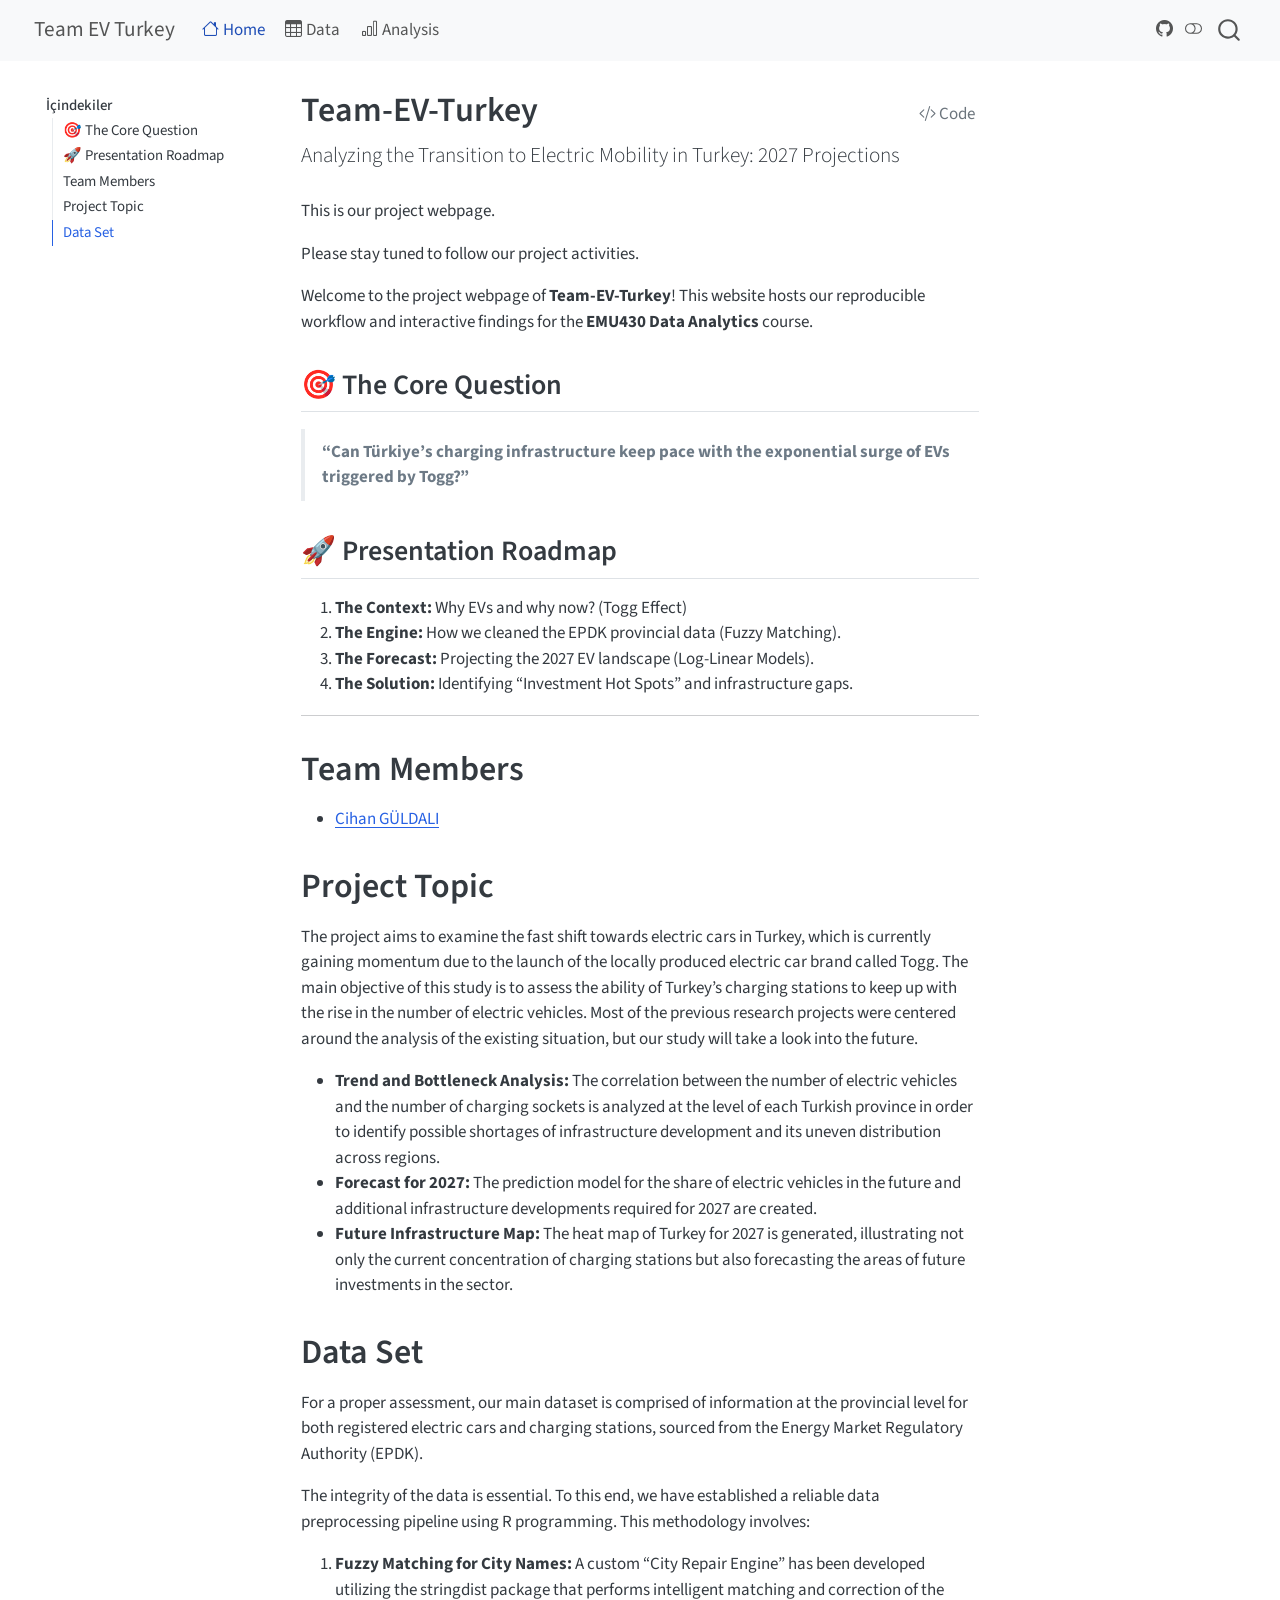
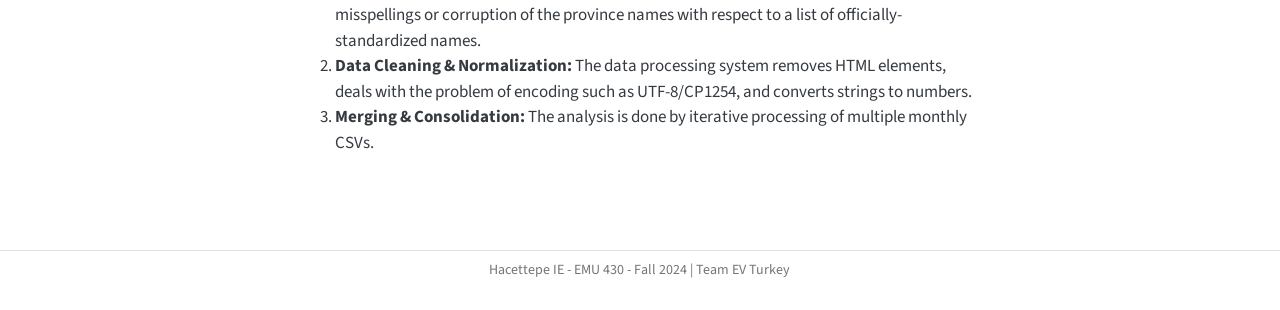
==== docs/index.html @ 824e34d6 "Rendered final HTML pages for the live website" ====
<!DOCTYPE html>
<html xmlns="http://www.w3.org/1999/xhtml" lang="en" xml:lang="en"><head>

<meta charset="utf-8">
<meta name="generator" content="quarto-1.8.25">

<meta name="viewport" content="width=device-width, initial-scale=1.0, user-scalable=yes">


<title>Team-EV-Turkey – Team EV Turkey</title>
<style>
code{white-space: pre-wrap;}
span.smallcaps{font-variant: small-caps;}
div.columns{display: flex; gap: min(4vw, 1.5em);}
div.column{flex: auto; overflow-x: auto;}
div.hanging-indent{margin-left: 1.5em; text-indent: -1.5em;}
ul.task-list{list-style: none;}
ul.task-list li input[type="checkbox"] {
  width: 0.8em;
  margin: 0 0.8em 0.2em -1em; /* quarto-specific, see https://github.com/quarto-dev/quarto-cli/issues/4556 */ 
  vertical-align: middle;
}
/* CSS for syntax highlighting */
html { -webkit-text-size-adjust: 100%; }
pre > code.sourceCode { white-space: pre; position: relative; }
pre > code.sourceCode > span { display: inline-block; line-height: 1.25; }
pre > code.sourceCode > span:empty { height: 1.2em; }
.sourceCode { overflow: visible; }
code.sourceCode > span { color: inherit; text-decoration: inherit; }
div.sourceCode { margin: 1em 0; }
pre.sourceCode { margin: 0; }
@media screen {
div.sourceCode { overflow: auto; }
}
@media print {
pre > code.sourceCode { white-space: pre-wrap; }
pre > code.sourceCode > span { text-indent: -5em; padding-left: 5em; }
}
pre.numberSource code
  { counter-reset: source-line 0; }
pre.numberSource code > span
  { position: relative; left: -4em; counter-increment: source-line; }
pre.numberSource code > span > a:first-child::before
  { content: counter(source-line);
    position: relative; left: -1em; text-align: right; vertical-align: baseline;
    border: none; display: inline-block;
    -webkit-touch-callout: none; -webkit-user-select: none;
    -khtml-user-select: none; -moz-user-select: none;
    -ms-user-select: none; user-select: none;
    padding: 0 4px; width: 4em;
  }
pre.numberSource { margin-left: 3em;  padding-left: 4px; }
div.sourceCode
  {   }
@media screen {
pre > code.sourceCode > span > a:first-child::before { text-decoration: underline; }
}
</style>


<script src="site_libs/quarto-nav/quarto-nav.js"></script>
<script src="site_libs/quarto-nav/headroom.min.js"></script>
<script src="site_libs/clipboard/clipboard.min.js"></script>
<script src="site_libs/quarto-search/autocomplete.umd.js"></script>
<script src="site_libs/quarto-search/fuse.min.js"></script>
<script src="site_libs/quarto-search/quarto-search.js"></script>
<meta name="quarto:offset" content="./">
<script src="site_libs/quarto-html/quarto.js" type="module"></script>
<script src="site_libs/quarto-html/tabsets/tabsets.js" type="module"></script>
<script src="site_libs/quarto-html/axe/axe-check.js" type="module"></script>
<script src="site_libs/quarto-html/popper.min.js"></script>
<script src="site_libs/quarto-html/tippy.umd.min.js"></script>
<script src="site_libs/quarto-html/anchor.min.js"></script>
<link href="site_libs/quarto-html/tippy.css" rel="stylesheet">
<link href="site_libs/quarto-html/quarto-syntax-highlighting-7b89279ff1a6dce999919e0e67d4d9ec.css" rel="stylesheet" class="quarto-color-scheme" id="quarto-text-highlighting-styles">
<link href="site_libs/quarto-html/quarto-syntax-highlighting-dark-707d8167ce6003fca903bfe2be84ab7f.css" rel="stylesheet" class="quarto-color-scheme quarto-color-alternate" id="quarto-text-highlighting-styles">
<link href="site_libs/quarto-html/quarto-syntax-highlighting-7b89279ff1a6dce999919e0e67d4d9ec.css" rel="stylesheet" class="quarto-color-scheme-extra" id="quarto-text-highlighting-styles">
<script src="site_libs/bootstrap/bootstrap.min.js"></script>
<link href="site_libs/bootstrap/bootstrap-icons.css" rel="stylesheet">
<link href="site_libs/bootstrap/bootstrap-88d95c9a95b436205d17c3563f9cdc3f.min.css" rel="stylesheet" append-hash="true" class="quarto-color-scheme" id="quarto-bootstrap" data-mode="light">
<link href="site_libs/bootstrap/bootstrap-dark-9adbf2089b59a8fd79dfb063bee7d901.min.css" rel="stylesheet" append-hash="true" class="quarto-color-scheme quarto-color-alternate" id="quarto-bootstrap" data-mode="dark">
<link href="site_libs/bootstrap/bootstrap-88d95c9a95b436205d17c3563f9cdc3f.min.css" rel="stylesheet" append-hash="true" class="quarto-color-scheme-extra" id="quarto-bootstrap" data-mode="light">
<script id="quarto-search-options" type="application/json">{
  "location": "navbar",
  "copy-button": false,
  "collapse-after": 3,
  "panel-placement": "end",
  "type": "overlay",
  "limit": 50,
  "keyboard-shortcut": [
    "f",
    "/",
    "s"
  ],
  "show-item-context": false,
  "language": {
    "search-no-results-text": "No results",
    "search-matching-documents-text": "matching documents",
    "search-copy-link-title": "Copy link to search",
    "search-hide-matches-text": "Hide additional matches",
    "search-more-match-text": "more match in this document",
    "search-more-matches-text": "more matches in this document",
    "search-clear-button-title": "Clear",
    "search-text-placeholder": "",
    "search-detached-cancel-button-title": "Cancel",
    "search-submit-button-title": "Submit",
    "search-label": "Search"
  }
}</script>
<style>html{ scroll-behavior: smooth; }</style>


<link rel="stylesheet" href="styles.css">
</head>

<body class="floating nav-fixed quarto-light"><script id="quarto-html-before-body" type="application/javascript">
    const toggleBodyColorMode = (bsSheetEl) => {
      const mode = bsSheetEl.getAttribute("data-mode");
      const bodyEl = window.document.querySelector("body");
      if (mode === "dark") {
        bodyEl.classList.add("quarto-dark");
        bodyEl.classList.remove("quarto-light");
      } else {
        bodyEl.classList.add("quarto-light");
        bodyEl.classList.remove("quarto-dark");
      }
    }
    const toggleBodyColorPrimary = () => {
      const bsSheetEl = window.document.querySelector("link#quarto-bootstrap:not([rel=disabled-stylesheet])");
      if (bsSheetEl) {
        toggleBodyColorMode(bsSheetEl);
      }
    }
    const setColorSchemeToggle = (alternate) => {
      const toggles = window.document.querySelectorAll('.quarto-color-scheme-toggle');
      for (let i=0; i < toggles.length; i++) {
        const toggle = toggles[i];
        if (toggle) {
          if (alternate) {
            toggle.classList.add("alternate");
          } else {
            toggle.classList.remove("alternate");
          }
        }
      }
    };
    const toggleColorMode = (alternate) => {
      // Switch the stylesheets
      const primaryStylesheets = window.document.querySelectorAll('link.quarto-color-scheme:not(.quarto-color-alternate)');
      const alternateStylesheets = window.document.querySelectorAll('link.quarto-color-scheme.quarto-color-alternate');
      manageTransitions('#quarto-margin-sidebar .nav-link', false);
      if (alternate) {
        // note: dark is layered on light, we don't disable primary!
        enableStylesheet(alternateStylesheets);
        for (const sheetNode of alternateStylesheets) {
          if (sheetNode.id === "quarto-bootstrap") {
            toggleBodyColorMode(sheetNode);
          }
        }
      } else {
        disableStylesheet(alternateStylesheets);
        enableStylesheet(primaryStylesheets)
        toggleBodyColorPrimary();
      }
      manageTransitions('#quarto-margin-sidebar .nav-link', true);
      // Switch the toggles
      setColorSchemeToggle(alternate)
      // Hack to workaround the fact that safari doesn't
      // properly recolor the scrollbar when toggling (#1455)
      if (navigator.userAgent.indexOf('Safari') > 0 && navigator.userAgent.indexOf('Chrome') == -1) {
        manageTransitions("body", false);
        window.scrollTo(0, 1);
        setTimeout(() => {
          window.scrollTo(0, 0);
          manageTransitions("body", true);
        }, 40);
      }
    }
    const disableStylesheet = (stylesheets) => {
      for (let i=0; i < stylesheets.length; i++) {
        const stylesheet = stylesheets[i];
        stylesheet.rel = 'disabled-stylesheet';
      }
    }
    const enableStylesheet = (stylesheets) => {
      for (let i=0; i < stylesheets.length; i++) {
        const stylesheet = stylesheets[i];
        if(stylesheet.rel !== 'stylesheet') { // for Chrome, which will still FOUC without this check
          stylesheet.rel = 'stylesheet';
        }
      }
    }
    const manageTransitions = (selector, allowTransitions) => {
      const els = window.document.querySelectorAll(selector);
      for (let i=0; i < els.length; i++) {
        const el = els[i];
        if (allowTransitions) {
          el.classList.remove('notransition');
        } else {
          el.classList.add('notransition');
        }
      }
    }
    const isFileUrl = () => {
      return window.location.protocol === 'file:';
    }
    const hasAlternateSentinel = () => {
      let styleSentinel = getColorSchemeSentinel();
      if (styleSentinel !== null) {
        return styleSentinel === "alternate";
      } else {
        return false;
      }
    }
    const setStyleSentinel = (alternate) => {
      const value = alternate ? "alternate" : "default";
      if (!isFileUrl()) {
        window.localStorage.setItem("quarto-color-scheme", value);
      } else {
        localAlternateSentinel = value;
      }
    }
    const getColorSchemeSentinel = () => {
      if (!isFileUrl()) {
        const storageValue = window.localStorage.getItem("quarto-color-scheme");
        return storageValue != null ? storageValue : localAlternateSentinel;
      } else {
        return localAlternateSentinel;
      }
    }
    const toggleGiscusIfUsed = (isAlternate, darkModeDefault) => {
      const baseTheme = document.querySelector('#giscus-base-theme')?.value ?? 'light';
      const alternateTheme = document.querySelector('#giscus-alt-theme')?.value ?? 'dark';
      let newTheme = '';
      if(authorPrefersDark) {
        newTheme = isAlternate ? baseTheme : alternateTheme;
      } else {
        newTheme = isAlternate ? alternateTheme : baseTheme;
      }
      const changeGiscusTheme = () => {
        // From: https://github.com/giscus/giscus/issues/336
        const sendMessage = (message) => {
          const iframe = document.querySelector('iframe.giscus-frame');
          if (!iframe) return;
          iframe.contentWindow.postMessage({ giscus: message }, 'https://giscus.app');
        }
        sendMessage({
          setConfig: {
            theme: newTheme
          }
        });
      }
      const isGiscussLoaded = window.document.querySelector('iframe.giscus-frame') !== null;
      if (isGiscussLoaded) {
        changeGiscusTheme();
      }
    };
    const authorPrefersDark = false;
    const darkModeDefault = authorPrefersDark;
      document.querySelector('link#quarto-text-highlighting-styles.quarto-color-scheme-extra').rel = 'disabled-stylesheet';
      document.querySelector('link#quarto-bootstrap.quarto-color-scheme-extra').rel = 'disabled-stylesheet';
    let localAlternateSentinel = darkModeDefault ? 'alternate' : 'default';
    // Dark / light mode switch
    window.quartoToggleColorScheme = () => {
      // Read the current dark / light value
      let toAlternate = !hasAlternateSentinel();
      toggleColorMode(toAlternate);
      setStyleSentinel(toAlternate);
      toggleGiscusIfUsed(toAlternate, darkModeDefault);
      window.dispatchEvent(new Event('resize'));
    };
    // Switch to dark mode if need be
    if (hasAlternateSentinel()) {
      toggleColorMode(true);
    } else {
      toggleColorMode(false);
    }
  </script>

<div id="quarto-search-results"></div>
  <header id="quarto-header" class="headroom fixed-top">
    <nav class="navbar navbar-expand-lg " data-bs-theme="dark">
      <div class="navbar-container container-fluid">
      <div class="navbar-brand-container mx-auto">
    <a href="./index.html" class="navbar-brand navbar-brand-logo">
    </a>
    <a class="navbar-brand" href="./index.html">
    <span class="navbar-title">Team EV Turkey</span>
    </a>
  </div>
            <div id="quarto-search" class="" title="Search"></div>
          <button class="navbar-toggler" type="button" data-bs-toggle="collapse" data-bs-target="#navbarCollapse" aria-controls="navbarCollapse" role="menu" aria-expanded="false" aria-label="Toggle navigation" onclick="if (window.quartoToggleHeadroom) { window.quartoToggleHeadroom(); }">
  <span class="navbar-toggler-icon"></span>
</button>
          <div class="collapse navbar-collapse" id="navbarCollapse">
            <ul class="navbar-nav navbar-nav-scroll me-auto">
  <li class="nav-item">
    <a class="nav-link active" href="./index.html" aria-current="page"> <i class="bi bi-house" role="img">
</i> 
<span class="menu-text">Home</span></a>
  </li>  
  <li class="nav-item">
    <a class="nav-link" href="./data.html"> <i class="bi bi-table" role="img">
</i> 
<span class="menu-text">Data</span></a>
  </li>  
  <li class="nav-item">
    <a class="nav-link" href="./analysis.html"> <i class="bi bi-bar-chart" role="img">
</i> 
<span class="menu-text">Analysis</span></a>
  </li>  
</ul>
          </div> <!-- /navcollapse -->
            <div class="quarto-navbar-tools">
    <a href="https://github.com/emu-hacettepe-analytics/emu430-fall2024-team-team-ev-turkey" title="" class="quarto-navigation-tool px-1" aria-label=""><i class="bi bi-github"></i></a>
  <a href="" class="quarto-color-scheme-toggle quarto-navigation-tool  px-1" onclick="window.quartoToggleColorScheme(); return false;" title="Toggle dark mode"><i class="bi"></i></a>
</div>
      </div> <!-- /container-fluid -->
    </nav>
</header>
<!-- content -->
<div id="quarto-content" class="quarto-container page-columns page-rows-contents page-layout-article page-navbar">
<!-- sidebar -->
  <nav id="quarto-sidebar" class="sidebar collapse collapse-horizontal quarto-sidebar-collapse-item sidebar-navigation floating overflow-auto">
    <nav id="TOC" role="doc-toc" class="toc-active">
    <h2 id="toc-title">İçindekiler</h2>
   
  <ul>
  <li><a href="#the-core-question" id="toc-the-core-question" class="nav-link active" data-scroll-target="#the-core-question">🎯 The Core Question</a></li>
  <li><a href="#presentation-roadmap" id="toc-presentation-roadmap" class="nav-link" data-scroll-target="#presentation-roadmap">🚀 Presentation Roadmap</a></li>
  <li><a href="#team-members" id="toc-team-members" class="nav-link" data-scroll-target="#team-members">Team Members</a></li>
  <li><a href="#project-topic" id="toc-project-topic" class="nav-link" data-scroll-target="#project-topic">Project Topic</a></li>
  <li><a href="#data-set" id="toc-data-set" class="nav-link" data-scroll-target="#data-set">Data Set</a></li>
  </ul>
</nav>
</nav>
<div id="quarto-sidebar-glass" class="quarto-sidebar-collapse-item" data-bs-toggle="collapse" data-bs-target=".quarto-sidebar-collapse-item"></div>
<!-- margin-sidebar -->
    <div id="quarto-margin-sidebar" class="sidebar margin-sidebar zindex-bottom">
    </div>
<!-- main -->
<main class="content" id="quarto-document-content">


<header id="title-block-header" class="quarto-title-block default">
<div class="quarto-title">
<div class="quarto-title-block"><div><h1 class="title">Team-EV-Turkey</h1><button type="button" class="btn code-tools-button" id="quarto-code-tools-source"><i class="bi"></i> Code</button></div></div>
<p class="subtitle lead">Analyzing the Transition to Electric Mobility in Turkey: 2027 Projections</p>
</div>



<div class="quarto-title-meta">

    
  
    
  </div>
  


</header>


<p>This is our project webpage.</p>
<p>Please stay tuned to follow our project activities.</p>
<p>Welcome to the project webpage of <strong>Team-EV-Turkey</strong>! This website hosts our reproducible workflow and interactive findings for the <strong>EMU430 Data Analytics</strong> course.</p>
<section id="the-core-question" class="level2">
<h2 class="anchored" data-anchor-id="the-core-question">🎯 The Core Question</h2>
<blockquote class="blockquote">
<p><strong>“Can Türkiye’s charging infrastructure keep pace with the exponential surge of EVs triggered by Togg?”</strong></p>
</blockquote>
</section>
<section id="presentation-roadmap" class="level2">
<h2 class="anchored" data-anchor-id="presentation-roadmap">🚀 Presentation Roadmap</h2>
<ol type="1">
<li><strong>The Context:</strong> Why EVs and why now? (Togg Effect)</li>
<li><strong>The Engine:</strong> How we cleaned the EPDK provincial data (Fuzzy Matching).</li>
<li><strong>The Forecast:</strong> Projecting the 2027 EV landscape (Log-Linear Models).</li>
<li><strong>The Solution:</strong> Identifying “Investment Hot Spots” and infrastructure gaps.</li>
</ol>
<hr>
</section>
<section id="team-members" class="level1">
<h1>Team Members</h1>
<ul>
<li><a href="https://github.com/cihanguldali-del">Cihan GÜLDALI</a></li>
</ul>
</section>
<section id="project-topic" class="level1">
<h1>Project Topic</h1>
<p>The project aims to examine the fast shift towards electric cars in Turkey, which is currently gaining momentum due to the launch of the locally produced electric car brand called Togg. The main objective of this study is to assess the ability of Turkey’s charging stations to keep up with the rise in the number of electric vehicles. Most of the previous research projects were centered around the analysis of the existing situation, but our study will take a look into the future.</p>
<ul>
<li><strong>Trend and Bottleneck Analysis:</strong> The correlation between the number of electric vehicles and the number of charging sockets is analyzed at the level of each Turkish province in order to identify possible shortages of infrastructure development and its uneven distribution across regions.</li>
<li><strong>Forecast for 2027:</strong> The prediction model for the share of electric vehicles in the future and additional infrastructure developments required for 2027 are created.</li>
<li><strong>Future Infrastructure Map:</strong> The heat map of Turkey for 2027 is generated, illustrating not only the current concentration of charging stations but also forecasting the areas of future investments in the sector.</li>
</ul>
</section>
<section id="data-set" class="level1">
<h1>Data Set</h1>
<p>For a proper assessment, our main dataset is comprised of information at the provincial level for both registered electric cars and charging stations, sourced from the Energy Market Regulatory Authority (EPDK).</p>
<p>The integrity of the data is essential. To this end, we have established a reliable data preprocessing pipeline using R programming. This methodology involves:</p>
<ol type="1">
<li><strong>Fuzzy Matching for City Names:</strong> A custom “City Repair Engine” has been developed utilizing the stringdist package that performs intelligent matching and correction of the misspellings or corruption of the province names with respect to a list of officially-standardized names.</li>
<li><strong>Data Cleaning &amp; Normalization:</strong> The data processing system removes HTML elements, deals with the problem of encoding such as UTF-8/CP1254, and converts strings to numbers.</li>
<li><strong>Merging &amp; Consolidation:</strong> The analysis is done by iterative processing of multiple monthly CSVs.</li>
</ol>


<!-- -->

</section>

<a onclick="window.scrollTo(0, 0); return false;" role="button" id="quarto-back-to-top"><i class="bi bi-arrow-up"></i> Back to top</a></main> <!-- /main -->
<script id="quarto-html-after-body" type="application/javascript">
  window.document.addEventListener("DOMContentLoaded", function (event) {
    // Ensure there is a toggle, if there isn't float one in the top right
    if (window.document.querySelector('.quarto-color-scheme-toggle') === null) {
      const a = window.document.createElement('a');
      a.classList.add('top-right');
      a.classList.add('quarto-color-scheme-toggle');
      a.href = "";
      a.onclick = function() { try { window.quartoToggleColorScheme(); } catch {} return false; };
      const i = window.document.createElement("i");
      i.classList.add('bi');
      a.appendChild(i);
      window.document.body.appendChild(a);
    }
    setColorSchemeToggle(hasAlternateSentinel())
    const icon = "";
    const anchorJS = new window.AnchorJS();
    anchorJS.options = {
      placement: 'right',
      icon: icon
    };
    anchorJS.add('.anchored');
    const isCodeAnnotation = (el) => {
      for (const clz of el.classList) {
        if (clz.startsWith('code-annotation-')) {                     
          return true;
        }
      }
      return false;
    }
    const onCopySuccess = function(e) {
      // button target
      const button = e.trigger;
      // don't keep focus
      button.blur();
      // flash "checked"
      button.classList.add('code-copy-button-checked');
      var currentTitle = button.getAttribute("title");
      button.setAttribute("title", "Copied!");
      let tooltip;
      if (window.bootstrap) {
        button.setAttribute("data-bs-toggle", "tooltip");
        button.setAttribute("data-bs-placement", "left");
        button.setAttribute("data-bs-title", "Copied!");
        tooltip = new bootstrap.Tooltip(button, 
          { trigger: "manual", 
            customClass: "code-copy-button-tooltip",
            offset: [0, -8]});
        tooltip.show();    
      }
      setTimeout(function() {
        if (tooltip) {
          tooltip.hide();
          button.removeAttribute("data-bs-title");
          button.removeAttribute("data-bs-toggle");
          button.removeAttribute("data-bs-placement");
        }
        button.setAttribute("title", currentTitle);
        button.classList.remove('code-copy-button-checked');
      }, 1000);
      // clear code selection
      e.clearSelection();
    }
    const getTextToCopy = function(trigger) {
      const outerScaffold = trigger.parentElement.cloneNode(true);
      const codeEl = outerScaffold.querySelector('code');
      for (const childEl of codeEl.children) {
        if (isCodeAnnotation(childEl)) {
          childEl.remove();
        }
      }
      return codeEl.innerText;
    }
    const clipboard = new window.ClipboardJS('.code-copy-button:not([data-in-quarto-modal])', {
      text: getTextToCopy
    });
    clipboard.on('success', onCopySuccess);
    if (window.document.getElementById('quarto-embedded-source-code-modal')) {
      const clipboardModal = new window.ClipboardJS('.code-copy-button[data-in-quarto-modal]', {
        text: getTextToCopy,
        container: window.document.getElementById('quarto-embedded-source-code-modal')
      });
      clipboardModal.on('success', onCopySuccess);
    }
    const viewSource = window.document.getElementById('quarto-view-source') ||
                       window.document.getElementById('quarto-code-tools-source');
    if (viewSource) {
      const sourceUrl = viewSource.getAttribute("data-quarto-source-url");
      viewSource.addEventListener("click", function(e) {
        if (sourceUrl) {
          // rstudio viewer pane
          if (/\bcapabilities=\b/.test(window.location)) {
            window.open(sourceUrl);
          } else {
            window.location.href = sourceUrl;
          }
        } else {
          const modal = new bootstrap.Modal(document.getElementById('quarto-embedded-source-code-modal'));
          modal.show();
        }
        return false;
      });
    }
    function toggleCodeHandler(show) {
      return function(e) {
        const detailsSrc = window.document.querySelectorAll(".cell > details > .sourceCode");
        for (let i=0; i<detailsSrc.length; i++) {
          const details = detailsSrc[i].parentElement;
          if (show) {
            details.open = true;
          } else {
            details.removeAttribute("open");
          }
        }
        const cellCodeDivs = window.document.querySelectorAll(".cell > .sourceCode");
        const fromCls = show ? "hidden" : "unhidden";
        const toCls = show ? "unhidden" : "hidden";
        for (let i=0; i<cellCodeDivs.length; i++) {
          const codeDiv = cellCodeDivs[i];
          if (codeDiv.classList.contains(fromCls)) {
            codeDiv.classList.remove(fromCls);
            codeDiv.classList.add(toCls);
          } 
        }
        return false;
      }
    }
    const hideAllCode = window.document.getElementById("quarto-hide-all-code");
    if (hideAllCode) {
      hideAllCode.addEventListener("click", toggleCodeHandler(false));
    }
    const showAllCode = window.document.getElementById("quarto-show-all-code");
    if (showAllCode) {
      showAllCode.addEventListener("click", toggleCodeHandler(true));
    }
      var localhostRegex = new RegExp(/^(?:http|https):\/\/localhost\:?[0-9]*\//);
      var mailtoRegex = new RegExp(/^mailto:/);
        var filterRegex = new RegExp('/' + window.location.host + '/');
      var isInternal = (href) => {
          return filterRegex.test(href) || localhostRegex.test(href) || mailtoRegex.test(href);
      }
      // Inspect non-navigation links and adorn them if external
     var links = window.document.querySelectorAll('a[href]:not(.nav-link):not(.navbar-brand):not(.toc-action):not(.sidebar-link):not(.sidebar-item-toggle):not(.pagination-link):not(.no-external):not([aria-hidden]):not(.dropdown-item):not(.quarto-navigation-tool):not(.about-link)');
      for (var i=0; i<links.length; i++) {
        const link = links[i];
        if (!isInternal(link.href)) {
          // undo the damage that might have been done by quarto-nav.js in the case of
          // links that we want to consider external
          if (link.dataset.originalHref !== undefined) {
            link.href = link.dataset.originalHref;
          }
        }
      }
    function tippyHover(el, contentFn, onTriggerFn, onUntriggerFn) {
      const config = {
        allowHTML: true,
        maxWidth: 500,
        delay: 100,
        arrow: false,
        appendTo: function(el) {
            return el.parentElement;
        },
        interactive: true,
        interactiveBorder: 10,
        theme: 'quarto',
        placement: 'bottom-start',
      };
      if (contentFn) {
        config.content = contentFn;
      }
      if (onTriggerFn) {
        config.onTrigger = onTriggerFn;
      }
      if (onUntriggerFn) {
        config.onUntrigger = onUntriggerFn;
      }
      window.tippy(el, config); 
    }
    const noterefs = window.document.querySelectorAll('a[role="doc-noteref"]');
    for (var i=0; i<noterefs.length; i++) {
      const ref = noterefs[i];
      tippyHover(ref, function() {
        // use id or data attribute instead here
        let href = ref.getAttribute('data-footnote-href') || ref.getAttribute('href');
        try { href = new URL(href).hash; } catch {}
        const id = href.replace(/^#\/?/, "");
        const note = window.document.getElementById(id);
        if (note) {
          return note.innerHTML;
        } else {
          return "";
        }
      });
    }
    const xrefs = window.document.querySelectorAll('a.quarto-xref');
    const processXRef = (id, note) => {
      // Strip column container classes
      const stripColumnClz = (el) => {
        el.classList.remove("page-full", "page-columns");
        if (el.children) {
          for (const child of el.children) {
            stripColumnClz(child);
          }
        }
      }
      stripColumnClz(note)
      if (id === null || id.startsWith('sec-')) {
        // Special case sections, only their first couple elements
        const container = document.createElement("div");
        if (note.children && note.children.length > 2) {
          container.appendChild(note.children[0].cloneNode(true));
          for (let i = 1; i < note.children.length; i++) {
            const child = note.children[i];
            if (child.tagName === "P" && child.innerText === "") {
              continue;
            } else {
              container.appendChild(child.cloneNode(true));
              break;
            }
          }
          if (window.Quarto?.typesetMath) {
            window.Quarto.typesetMath(container);
          }
          return container.innerHTML
        } else {
          if (window.Quarto?.typesetMath) {
            window.Quarto.typesetMath(note);
          }
          return note.innerHTML;
        }
      } else {
        // Remove any anchor links if they are present
        const anchorLink = note.querySelector('a.anchorjs-link');
        if (anchorLink) {
          anchorLink.remove();
        }
        if (window.Quarto?.typesetMath) {
          window.Quarto.typesetMath(note);
        }
        if (note.classList.contains("callout")) {
          return note.outerHTML;
        } else {
          return note.innerHTML;
        }
      }
    }
    for (var i=0; i<xrefs.length; i++) {
      const xref = xrefs[i];
      tippyHover(xref, undefined, function(instance) {
        instance.disable();
        let url = xref.getAttribute('href');
        let hash = undefined; 
        if (url.startsWith('#')) {
          hash = url;
        } else {
          try { hash = new URL(url).hash; } catch {}
        }
        if (hash) {
          const id = hash.replace(/^#\/?/, "");
          const note = window.document.getElementById(id);
          if (note !== null) {
            try {
              const html = processXRef(id, note.cloneNode(true));
              instance.setContent(html);
            } finally {
              instance.enable();
              instance.show();
            }
          } else {
            // See if we can fetch this
            fetch(url.split('#')[0])
            .then(res => res.text())
            .then(html => {
              const parser = new DOMParser();
              const htmlDoc = parser.parseFromString(html, "text/html");
              const note = htmlDoc.getElementById(id);
              if (note !== null) {
                const html = processXRef(id, note);
                instance.setContent(html);
              } 
            }).finally(() => {
              instance.enable();
              instance.show();
            });
          }
        } else {
          // See if we can fetch a full url (with no hash to target)
          // This is a special case and we should probably do some content thinning / targeting
          fetch(url)
          .then(res => res.text())
          .then(html => {
            const parser = new DOMParser();
            const htmlDoc = parser.parseFromString(html, "text/html");
            const note = htmlDoc.querySelector('main.content');
            if (note !== null) {
              // This should only happen for chapter cross references
              // (since there is no id in the URL)
              // remove the first header
              if (note.children.length > 0 && note.children[0].tagName === "HEADER") {
                note.children[0].remove();
              }
              const html = processXRef(null, note);
              instance.setContent(html);
            } 
          }).finally(() => {
            instance.enable();
            instance.show();
          });
        }
      }, function(instance) {
      });
    }
        let selectedAnnoteEl;
        const selectorForAnnotation = ( cell, annotation) => {
          let cellAttr = 'data-code-cell="' + cell + '"';
          let lineAttr = 'data-code-annotation="' +  annotation + '"';
          const selector = 'span[' + cellAttr + '][' + lineAttr + ']';
          return selector;
        }
        const selectCodeLines = (annoteEl) => {
          const doc = window.document;
          const targetCell = annoteEl.getAttribute("data-target-cell");
          const targetAnnotation = annoteEl.getAttribute("data-target-annotation");
          const annoteSpan = window.document.querySelector(selectorForAnnotation(targetCell, targetAnnotation));
          const lines = annoteSpan.getAttribute("data-code-lines").split(",");
          const lineIds = lines.map((line) => {
            return targetCell + "-" + line;
          })
          let top = null;
          let height = null;
          let parent = null;
          if (lineIds.length > 0) {
              //compute the position of the single el (top and bottom and make a div)
              const el = window.document.getElementById(lineIds[0]);
              top = el.offsetTop;
              height = el.offsetHeight;
              parent = el.parentElement.parentElement;
            if (lineIds.length > 1) {
              const lastEl = window.document.getElementById(lineIds[lineIds.length - 1]);
              const bottom = lastEl.offsetTop + lastEl.offsetHeight;
              height = bottom - top;
            }
            if (top !== null && height !== null && parent !== null) {
              // cook up a div (if necessary) and position it 
              let div = window.document.getElementById("code-annotation-line-highlight");
              if (div === null) {
                div = window.document.createElement("div");
                div.setAttribute("id", "code-annotation-line-highlight");
                div.style.position = 'absolute';
                parent.appendChild(div);
              }
              div.style.top = top - 2 + "px";
              div.style.height = height + 4 + "px";
              div.style.left = 0;
              let gutterDiv = window.document.getElementById("code-annotation-line-highlight-gutter");
              if (gutterDiv === null) {
                gutterDiv = window.document.createElement("div");
                gutterDiv.setAttribute("id", "code-annotation-line-highlight-gutter");
                gutterDiv.style.position = 'absolute';
                const codeCell = window.document.getElementById(targetCell);
                const gutter = codeCell.querySelector('.code-annotation-gutter');
                gutter.appendChild(gutterDiv);
              }
              gutterDiv.style.top = top - 2 + "px";
              gutterDiv.style.height = height + 4 + "px";
            }
            selectedAnnoteEl = annoteEl;
          }
        };
        const unselectCodeLines = () => {
          const elementsIds = ["code-annotation-line-highlight", "code-annotation-line-highlight-gutter"];
          elementsIds.forEach((elId) => {
            const div = window.document.getElementById(elId);
            if (div) {
              div.remove();
            }
          });
          selectedAnnoteEl = undefined;
        };
          // Handle positioning of the toggle
      window.addEventListener(
        "resize",
        throttle(() => {
          elRect = undefined;
          if (selectedAnnoteEl) {
            selectCodeLines(selectedAnnoteEl);
          }
        }, 10)
      );
      function throttle(fn, ms) {
      let throttle = false;
      let timer;
        return (...args) => {
          if(!throttle) { // first call gets through
              fn.apply(this, args);
              throttle = true;
          } else { // all the others get throttled
              if(timer) clearTimeout(timer); // cancel #2
              timer = setTimeout(() => {
                fn.apply(this, args);
                timer = throttle = false;
              }, ms);
          }
        };
      }
        // Attach click handler to the DT
        const annoteDls = window.document.querySelectorAll('dt[data-target-cell]');
        for (const annoteDlNode of annoteDls) {
          annoteDlNode.addEventListener('click', (event) => {
            const clickedEl = event.target;
            if (clickedEl !== selectedAnnoteEl) {
              unselectCodeLines();
              const activeEl = window.document.querySelector('dt[data-target-cell].code-annotation-active');
              if (activeEl) {
                activeEl.classList.remove('code-annotation-active');
              }
              selectCodeLines(clickedEl);
              clickedEl.classList.add('code-annotation-active');
            } else {
              // Unselect the line
              unselectCodeLines();
              clickedEl.classList.remove('code-annotation-active');
            }
          });
        }
    const findCites = (el) => {
      const parentEl = el.parentElement;
      if (parentEl) {
        const cites = parentEl.dataset.cites;
        if (cites) {
          return {
            el,
            cites: cites.split(' ')
          };
        } else {
          return findCites(el.parentElement)
        }
      } else {
        return undefined;
      }
    };
    var bibliorefs = window.document.querySelectorAll('a[role="doc-biblioref"]');
    for (var i=0; i<bibliorefs.length; i++) {
      const ref = bibliorefs[i];
      const citeInfo = findCites(ref);
      if (citeInfo) {
        tippyHover(citeInfo.el, function() {
          var popup = window.document.createElement('div');
          citeInfo.cites.forEach(function(cite) {
            var citeDiv = window.document.createElement('div');
            citeDiv.classList.add('hanging-indent');
            citeDiv.classList.add('csl-entry');
            var biblioDiv = window.document.getElementById('ref-' + cite);
            if (biblioDiv) {
              citeDiv.innerHTML = biblioDiv.innerHTML;
            }
            popup.appendChild(citeDiv);
          });
          return popup.innerHTML;
        });
      }
    }
  });
  </script><div class="modal fade" id="quarto-embedded-source-code-modal" tabindex="-1" aria-labelledby="quarto-embedded-source-code-modal-label" aria-hidden="true"><div class="modal-dialog modal-dialog-scrollable"><div class="modal-content"><div class="modal-header"><h5 class="modal-title" id="quarto-embedded-source-code-modal-label">Source Code</h5><button class="btn-close" data-bs-dismiss="modal"></button></div><div class="modal-body"><div class="">
<div class="code-copy-outer-scaffold"><div class="sourceCode" id="cb1" data-shortcodes="false"><pre class="sourceCode markdown code-with-copy"><code class="sourceCode markdown"><span id="cb1-1"><a href="#cb1-1" aria-hidden="true" tabindex="-1"></a><span class="co">---</span></span>
<span id="cb1-2"><a href="#cb1-2" aria-hidden="true" tabindex="-1"></a><span class="an">title:</span><span class="co"> "Team-EV-Turkey"</span></span>
<span id="cb1-3"><a href="#cb1-3" aria-hidden="true" tabindex="-1"></a><span class="an">subtitle:</span><span class="co"> "Analyzing the Transition to Electric Mobility in Turkey: 2027 Projections"</span></span>
<span id="cb1-4"><a href="#cb1-4" aria-hidden="true" tabindex="-1"></a><span class="an">sidebar:</span><span class="co"> false </span></span>
<span id="cb1-5"><a href="#cb1-5" aria-hidden="true" tabindex="-1"></a><span class="co">---</span></span>
<span id="cb1-6"><a href="#cb1-6" aria-hidden="true" tabindex="-1"></a></span>
<span id="cb1-7"><a href="#cb1-7" aria-hidden="true" tabindex="-1"></a>This is our project webpage.</span>
<span id="cb1-8"><a href="#cb1-8" aria-hidden="true" tabindex="-1"></a></span>
<span id="cb1-9"><a href="#cb1-9" aria-hidden="true" tabindex="-1"></a>Please stay tuned to follow our project activities.</span>
<span id="cb1-10"><a href="#cb1-10" aria-hidden="true" tabindex="-1"></a></span>
<span id="cb1-11"><a href="#cb1-11" aria-hidden="true" tabindex="-1"></a>Welcome to the project webpage of **Team-EV-Turkey**! This website hosts our reproducible workflow and interactive findings for the **EMU430 Data Analytics** course.</span>
<span id="cb1-12"><a href="#cb1-12" aria-hidden="true" tabindex="-1"></a></span>
<span id="cb1-13"><a href="#cb1-13" aria-hidden="true" tabindex="-1"></a><span class="fu">## 🎯 The Core Question</span></span>
<span id="cb1-14"><a href="#cb1-14" aria-hidden="true" tabindex="-1"></a></span>
<span id="cb1-15"><a href="#cb1-15" aria-hidden="true" tabindex="-1"></a><span class="at">&gt; **"Can Türkiye's charging infrastructure keep pace with the exponential surge of EVs triggered by Togg?"**</span></span>
<span id="cb1-16"><a href="#cb1-16" aria-hidden="true" tabindex="-1"></a></span>
<span id="cb1-17"><a href="#cb1-17" aria-hidden="true" tabindex="-1"></a><span class="fu">## 🚀 Presentation Roadmap</span></span>
<span id="cb1-18"><a href="#cb1-18" aria-hidden="true" tabindex="-1"></a></span>
<span id="cb1-19"><a href="#cb1-19" aria-hidden="true" tabindex="-1"></a><span class="ss">1.  </span>**The Context:** Why EVs and why now? (Togg Effect)</span>
<span id="cb1-20"><a href="#cb1-20" aria-hidden="true" tabindex="-1"></a><span class="ss">2.  </span>**The Engine:** How we cleaned the EPDK provincial data (Fuzzy Matching).</span>
<span id="cb1-21"><a href="#cb1-21" aria-hidden="true" tabindex="-1"></a><span class="ss">3.  </span>**The Forecast:** Projecting the 2027 EV landscape (Log-Linear Models).</span>
<span id="cb1-22"><a href="#cb1-22" aria-hidden="true" tabindex="-1"></a><span class="ss">4.  </span>**The Solution:** Identifying "Investment Hot Spots" and infrastructure gaps.</span>
<span id="cb1-23"><a href="#cb1-23" aria-hidden="true" tabindex="-1"></a></span>
<span id="cb1-24"><a href="#cb1-24" aria-hidden="true" tabindex="-1"></a>------------------------------------------------------------------------</span>
<span id="cb1-25"><a href="#cb1-25" aria-hidden="true" tabindex="-1"></a></span>
<span id="cb1-26"><a href="#cb1-26" aria-hidden="true" tabindex="-1"></a><span class="fu"># Team Members</span></span>
<span id="cb1-27"><a href="#cb1-27" aria-hidden="true" tabindex="-1"></a></span>
<span id="cb1-28"><a href="#cb1-28" aria-hidden="true" tabindex="-1"></a><span class="ss">-   </span><span class="co">[</span><span class="ot">Cihan GÜLDALI</span><span class="co">](https://github.com/cihanguldali-del)</span></span>
<span id="cb1-29"><a href="#cb1-29" aria-hidden="true" tabindex="-1"></a></span>
<span id="cb1-30"><a href="#cb1-30" aria-hidden="true" tabindex="-1"></a><span class="fu"># Project Topic</span></span>
<span id="cb1-31"><a href="#cb1-31" aria-hidden="true" tabindex="-1"></a></span>
<span id="cb1-32"><a href="#cb1-32" aria-hidden="true" tabindex="-1"></a>The project aims to examine the fast shift towards electric cars in Turkey, which is currently gaining momentum due to the launch of the locally produced electric car brand called Togg. The main objective of this study is to assess the ability of Turkey's charging stations to keep up with the rise in the number of electric vehicles. Most of the previous research projects were centered around the analysis of the existing situation, but our study will take a look into the future.</span>
<span id="cb1-33"><a href="#cb1-33" aria-hidden="true" tabindex="-1"></a></span>
<span id="cb1-34"><a href="#cb1-34" aria-hidden="true" tabindex="-1"></a><span class="ss">-   </span>**Trend and Bottleneck Analysis:** The correlation between the number of electric vehicles and the number of charging sockets is analyzed at the level of each Turkish province in order to identify possible shortages of infrastructure development and its uneven distribution across regions.</span>
<span id="cb1-35"><a href="#cb1-35" aria-hidden="true" tabindex="-1"></a><span class="ss">-   </span>**Forecast for 2027:** The prediction model for the share of electric vehicles in the future and additional infrastructure developments required for 2027 are created.</span>
<span id="cb1-36"><a href="#cb1-36" aria-hidden="true" tabindex="-1"></a><span class="ss">-   </span>**Future Infrastructure Map:** The heat map of Turkey for 2027 is generated, illustrating not only the current concentration of charging stations but also forecasting the areas of future investments in the sector.</span>
<span id="cb1-37"><a href="#cb1-37" aria-hidden="true" tabindex="-1"></a></span>
<span id="cb1-38"><a href="#cb1-38" aria-hidden="true" tabindex="-1"></a><span class="fu"># Data Set</span></span>
<span id="cb1-39"><a href="#cb1-39" aria-hidden="true" tabindex="-1"></a></span>
<span id="cb1-40"><a href="#cb1-40" aria-hidden="true" tabindex="-1"></a>For a proper assessment, our main dataset is comprised of information at the provincial level for both registered electric cars and charging stations, sourced from the Energy Market Regulatory Authority (EPDK).</span>
<span id="cb1-41"><a href="#cb1-41" aria-hidden="true" tabindex="-1"></a></span>
<span id="cb1-42"><a href="#cb1-42" aria-hidden="true" tabindex="-1"></a>The integrity of the data is essential. To this end, we have established a reliable data preprocessing pipeline using R programming. This methodology involves:</span>
<span id="cb1-43"><a href="#cb1-43" aria-hidden="true" tabindex="-1"></a></span>
<span id="cb1-44"><a href="#cb1-44" aria-hidden="true" tabindex="-1"></a><span class="ss">1.  </span>**Fuzzy Matching for City Names:** A custom "City Repair Engine" has been developed utilizing the stringdist package that performs intelligent matching and correction of the misspellings or corruption of the province names with respect to a list of officially-standardized names.</span>
<span id="cb1-45"><a href="#cb1-45" aria-hidden="true" tabindex="-1"></a><span class="ss">2.  </span>**Data Cleaning &amp; Normalization:** The data processing system removes HTML elements, deals with the problem of encoding such as UTF-8/CP1254, and converts strings to numbers.</span>
<span id="cb1-46"><a href="#cb1-46" aria-hidden="true" tabindex="-1"></a><span class="ss">3.  </span>**Merging &amp; Consolidation:** The analysis is done by iterative processing of multiple monthly CSVs.</span></code></pre></div><button title="Copy to Clipboard" class="code-copy-button" data-in-quarto-modal=""><i class="bi"></i></button></div>
</div></div></div></div></div>
</div> <!-- /content -->
<footer class="footer">
  <div class="nav-footer">
    <div class="nav-footer-left">
      &nbsp;
    </div>   
    <div class="nav-footer-center">
<p>Hacettepe IE - EMU 430 - Fall 2024 | Team EV Turkey</p>
</div>
    <div class="nav-footer-right">
      &nbsp;
    </div>
  </div>
</footer>




<script src="site_libs/quarto-html/zenscroll-min.js"></script>
</body></html>
---- docs/site_libs/quarto-html/quarto-syntax-highlighting-7b89279ff1a6dce999919e0e67d4d9ec.css ----
/* quarto syntax highlight colors */
:root {
  --quarto-hl-ot-color: #003B4F;
  --quarto-hl-at-color: #657422;
  --quarto-hl-ss-color: #20794D;
  --quarto-hl-an-color: #5E5E5E;
  --quarto-hl-fu-color: #4758AB;
  --quarto-hl-st-color: #20794D;
  --quarto-hl-cf-color: #003B4F;
  --quarto-hl-op-color: #5E5E5E;
  --quarto-hl-er-color: #AD0000;
  --quarto-hl-bn-color: #AD0000;
  --quarto-hl-al-color: #AD0000;
  --quarto-hl-va-color: #111111;
  --quarto-hl-bu-color: inherit;
  --quarto-hl-ex-color: inherit;
  --quarto-hl-pp-color: #AD0000;
  --quarto-hl-in-color: #5E5E5E;
  --quarto-hl-vs-color: #20794D;
  --quarto-hl-wa-color: #5E5E5E;
  --quarto-hl-do-color: #5E5E5E;
  --quarto-hl-im-color: #00769E;
  --quarto-hl-ch-color: #20794D;
  --quarto-hl-dt-color: #AD0000;
  --quarto-hl-fl-color: #AD0000;
  --quarto-hl-co-color: #5E5E5E;
  --quarto-hl-cv-color: #5E5E5E;
  --quarto-hl-cn-color: #8f5902;
  --quarto-hl-sc-color: #5E5E5E;
  --quarto-hl-dv-color: #AD0000;
  --quarto-hl-kw-color: #003B4F;
}

/* other quarto variables */
:root {
  --quarto-font-monospace: SFMono-Regular, Menlo, Monaco, Consolas, "Liberation Mono", "Courier New", monospace;
}

/* syntax highlight based on Pandoc's rules */
pre > code.sourceCode > span {
  color: #003B4F;
}

code.sourceCode > span {
  color: #003B4F;
}

div.sourceCode,
div.sourceCode pre.sourceCode {
  color: #003B4F;
}

/* Normal */
code span {
  color: #003B4F;
}

/* Alert */
code span.al {
  color: #AD0000;
  font-style: inherit;
}

/* Annotation */
code span.an {
  color: #5E5E5E;
  font-style: inherit;
}

/* Attribute */
code span.at {
  color: #657422;
  font-style: inherit;
}

/* BaseN */
code span.bn {
  color: #AD0000;
  font-style: inherit;
}

/* BuiltIn */
code span.bu {
  font-style: inherit;
}

/* ControlFlow */
code span.cf {
  color: #003B4F;
  font-weight: bold;
  font-style: inherit;
}

/* Char */
code span.ch {
  color: #20794D;
  font-style: inherit;
}

/* Constant */
code span.cn {
  color: #8f5902;
  font-style: inherit;
}

/* Comment */
code span.co {
  color: #5E5E5E;
  font-style: inherit;
}

/* CommentVar */
code span.cv {
  color: #5E5E5E;
  font-style: italic;
}

/* Documentation */
code span.do {
  color: #5E5E5E;
  font-style: italic;
}

/* DataType */
code span.dt {
  color: #AD0000;
  font-style: inherit;
}

/* DecVal */
code span.dv {
  color: #AD0000;
  font-style: inherit;
}

/* Error */
code span.er {
  color: #AD0000;
  font-style: inherit;
}

/* Extension */
code span.ex {
  font-style: inherit;
}

/* Float */
code span.fl {
  color: #AD0000;
  font-style: inherit;
}

/* Function */
code span.fu {
  color: #4758AB;
  font-style: inherit;
}

/* Import */
code span.im {
  color: #00769E;
  font-style: inherit;
}

/* Information */
code span.in {
  color: #5E5E5E;
  font-style: inherit;
}

/* Keyword */
code span.kw {
  color: #003B4F;
  font-weight: bold;
  font-style: inherit;
}

/* Operator */
code span.op {
  color: #5E5E5E;
  font-style: inherit;
}

/* Other */
code span.ot {
  color: #003B4F;
  font-style: inherit;
}

/* Preprocessor */
code span.pp {
  color: #AD0000;
  font-style: inherit;
}

/* SpecialChar */
code span.sc {
  color: #5E5E5E;
  font-style: inherit;
}

/* SpecialString */
code span.ss {
  color: #20794D;
  font-style: inherit;
}

/* String */
code span.st {
  color: #20794D;
  font-style: inherit;
}

/* Variable */
code span.va {
  color: #111111;
  font-style: inherit;
}

/* VerbatimString */
code span.vs {
  color: #20794D;
  font-style: inherit;
}

/* Warning */
code span.wa {
  color: #5E5E5E;
  font-style: italic;
}

.prevent-inlining {
  content: "</";
}

/*# sourceMappingURL=3944bc705cfaf4c80e56f77c5205168a.css.map */
---- docs/site_libs/quarto-html/quarto-syntax-highlighting-dark-707d8167ce6003fca903bfe2be84ab7f.css ----
/* quarto syntax highlight colors */
:root {
  --quarto-hl-al-color: #f07178;
  --quarto-hl-an-color: #d4d0ab;
  --quarto-hl-at-color: #00e0e0;
  --quarto-hl-bn-color: #d4d0ab;
  --quarto-hl-bu-color: #abe338;
  --quarto-hl-ch-color: #abe338;
  --quarto-hl-co-color: #f8f8f2;
  --quarto-hl-cv-color: #ffd700;
  --quarto-hl-cn-color: #ffd700;
  --quarto-hl-cf-color: #ffa07a;
  --quarto-hl-dt-color: #ffa07a;
  --quarto-hl-dv-color: #d4d0ab;
  --quarto-hl-do-color: #f8f8f2;
  --quarto-hl-er-color: #f07178;
  --quarto-hl-ex-color: #00e0e0;
  --quarto-hl-fl-color: #d4d0ab;
  --quarto-hl-fu-color: #ffa07a;
  --quarto-hl-im-color: #abe338;
  --quarto-hl-in-color: #d4d0ab;
  --quarto-hl-kw-color: #ffa07a;
  --quarto-hl-op-color: #ffa07a;
  --quarto-hl-ot-color: #00e0e0;
  --quarto-hl-pp-color: #dcc6e0;
  --quarto-hl-re-color: #00e0e0;
  --quarto-hl-sc-color: #abe338;
  --quarto-hl-ss-color: #abe338;
  --quarto-hl-st-color: #abe338;
  --quarto-hl-va-color: #00e0e0;
  --quarto-hl-vs-color: #abe338;
  --quarto-hl-wa-color: #dcc6e0;
}

/* other quarto variables */
:root {
  --quarto-font-monospace: SFMono-Regular, Menlo, Monaco, Consolas, "Liberation Mono", "Courier New", monospace;
}

/* syntax highlight based on Pandoc's rules */
pre > code.sourceCode > span {
  color: #f8f8f2;
}

code.sourceCode > span {
  color: #f8f8f2;
}

div.sourceCode,
div.sourceCode pre.sourceCode {
  color: #f8f8f2;
}

/* Normal */
code span {
  color: #f8f8f2;
}

/* Alert */
code span.al {
  color: #f07178;
}

/* Annotation */
code span.an {
  color: #d4d0ab;
}

/* Attribute */
code span.at {
  color: #00e0e0;
}

/* BaseN */
code span.bn {
  color: #d4d0ab;
}

/* BuiltIn */
code span.bu {
  color: #abe338;
}

/* ControlFlow */
code span.cf {
  font-weight: bold;
  color: #ffa07a;
}

/* Char */
code span.ch {
  color: #abe338;
}

/* Constant */
code span.cn {
  color: #ffd700;
}

/* Comment */
code span.co {
  font-style: italic;
  color: #f8f8f2;
}

/* CommentVar */
code span.cv {
  color: #ffd700;
}

/* Documentation */
code span.do {
  color: #f8f8f2;
}

/* DataType */
code span.dt {
  color: #ffa07a;
}

/* DecVal */
code span.dv {
  color: #d4d0ab;
}

/* Error */
code span.er {
  color: #f07178;
  text-decoration: underline;
}

/* Extension */
code span.ex {
  font-weight: bold;
  color: #00e0e0;
}

/* Float */
code span.fl {
  color: #d4d0ab;
}

/* Function */
code span.fu {
  color: #ffa07a;
}

/* Import */
code span.im {
  color: #abe338;
}

/* Information */
code span.in {
  color: #d4d0ab;
}

/* Keyword */
code span.kw {
  font-weight: bold;
  color: #ffa07a;
}

/* Operator */
code span.op {
  color: #ffa07a;
}

/* Other */
code span.ot {
  color: #00e0e0;
}

/* Preprocessor */
code span.pp {
  color: #dcc6e0;
}

/* RegionMarker */
code span.re {
  background-color: #f8f8f2;
  color: #00e0e0;
}

/* SpecialChar */
code span.sc {
  color: #abe338;
}

/* SpecialString */
code span.ss {
  color: #abe338;
}

/* String */
code span.st {
  color: #abe338;
}

/* Variable */
code span.va {
  color: #00e0e0;
}

/* VerbatimString */
code span.vs {
  color: #abe338;
}

/* Warning */
code span.wa {
  color: #dcc6e0;
}

.prevent-inlining {
  content: "</";
}

/*# sourceMappingURL=f5ab3bb6f5ded8da9f12dd3a91d3da26.css.map */
---- docs/site_libs/quarto-html/quarto-syntax-highlighting-7b89279ff1a6dce999919e0e67d4d9ec.css ----
/* quarto syntax highlight colors */
:root {
  --quarto-hl-ot-color: #003B4F;
  --quarto-hl-at-color: #657422;
  --quarto-hl-ss-color: #20794D;
  --quarto-hl-an-color: #5E5E5E;
  --quarto-hl-fu-color: #4758AB;
  --quarto-hl-st-color: #20794D;
  --quarto-hl-cf-color: #003B4F;
  --quarto-hl-op-color: #5E5E5E;
  --quarto-hl-er-color: #AD0000;
  --quarto-hl-bn-color: #AD0000;
  --quarto-hl-al-color: #AD0000;
  --quarto-hl-va-color: #111111;
  --quarto-hl-bu-color: inherit;
  --quarto-hl-ex-color: inherit;
  --quarto-hl-pp-color: #AD0000;
  --quarto-hl-in-color: #5E5E5E;
  --quarto-hl-vs-color: #20794D;
  --quarto-hl-wa-color: #5E5E5E;
  --quarto-hl-do-color: #5E5E5E;
  --quarto-hl-im-color: #00769E;
  --quarto-hl-ch-color: #20794D;
  --quarto-hl-dt-color: #AD0000;
  --quarto-hl-fl-color: #AD0000;
  --quarto-hl-co-color: #5E5E5E;
  --quarto-hl-cv-color: #5E5E5E;
  --quarto-hl-cn-color: #8f5902;
  --quarto-hl-sc-color: #5E5E5E;
  --quarto-hl-dv-color: #AD0000;
  --quarto-hl-kw-color: #003B4F;
}

/* other quarto variables */
:root {
  --quarto-font-monospace: SFMono-Regular, Menlo, Monaco, Consolas, "Liberation Mono", "Courier New", monospace;
}

/* syntax highlight based on Pandoc's rules */
pre > code.sourceCode > span {
  color: #003B4F;
}

code.sourceCode > span {
  color: #003B4F;
}

div.sourceCode,
div.sourceCode pre.sourceCode {
  color: #003B4F;
}

/* Normal */
code span {
  color: #003B4F;
}

/* Alert */
code span.al {
  color: #AD0000;
  font-style: inherit;
}

/* Annotation */
code span.an {
  color: #5E5E5E;
  font-style: inherit;
}

/* Attribute */
code span.at {
  color: #657422;
  font-style: inherit;
}

/* BaseN */
code span.bn {
  color: #AD0000;
  font-style: inherit;
}

/* BuiltIn */
code span.bu {
  font-style: inherit;
}

/* ControlFlow */
code span.cf {
  color: #003B4F;
  font-weight: bold;
  font-style: inherit;
}

/* Char */
code span.ch {
  color: #20794D;
  font-style: inherit;
}

/* Constant */
code span.cn {
  color: #8f5902;
  font-style: inherit;
}

/* Comment */
code span.co {
  color: #5E5E5E;
  font-style: inherit;
}

/* CommentVar */
code span.cv {
  color: #5E5E5E;
  font-style: italic;
}

/* Documentation */
code span.do {
  color: #5E5E5E;
  font-style: italic;
}

/* DataType */
code span.dt {
  color: #AD0000;
  font-style: inherit;
}

/* DecVal */
code span.dv {
  color: #AD0000;
  font-style: inherit;
}

/* Error */
code span.er {
  color: #AD0000;
  font-style: inherit;
}

/* Extension */
code span.ex {
  font-style: inherit;
}

/* Float */
code span.fl {
  color: #AD0000;
  font-style: inherit;
}

/* Function */
code span.fu {
  color: #4758AB;
  font-style: inherit;
}

/* Import */
code span.im {
  color: #00769E;
  font-style: inherit;
}

/* Information */
code span.in {
  color: #5E5E5E;
  font-style: inherit;
}

/* Keyword */
code span.kw {
  color: #003B4F;
  font-weight: bold;
  font-style: inherit;
}

/* Operator */
code span.op {
  color: #5E5E5E;
  font-style: inherit;
}

/* Other */
code span.ot {
  color: #003B4F;
  font-style: inherit;
}

/* Preprocessor */
code span.pp {
  color: #AD0000;
  font-style: inherit;
}

/* SpecialChar */
code span.sc {
  color: #5E5E5E;
  font-style: inherit;
}

/* SpecialString */
code span.ss {
  color: #20794D;
  font-style: inherit;
}

/* String */
code span.st {
  color: #20794D;
  font-style: inherit;
}

/* Variable */
code span.va {
  color: #111111;
  font-style: inherit;
}

/* VerbatimString */
code span.vs {
  color: #20794D;
  font-style: inherit;
}

/* Warning */
code span.wa {
  color: #5E5E5E;
  font-style: italic;
}

.prevent-inlining {
  content: "</";
}

/*# sourceMappingURL=3944bc705cfaf4c80e56f77c5205168a.css.map */
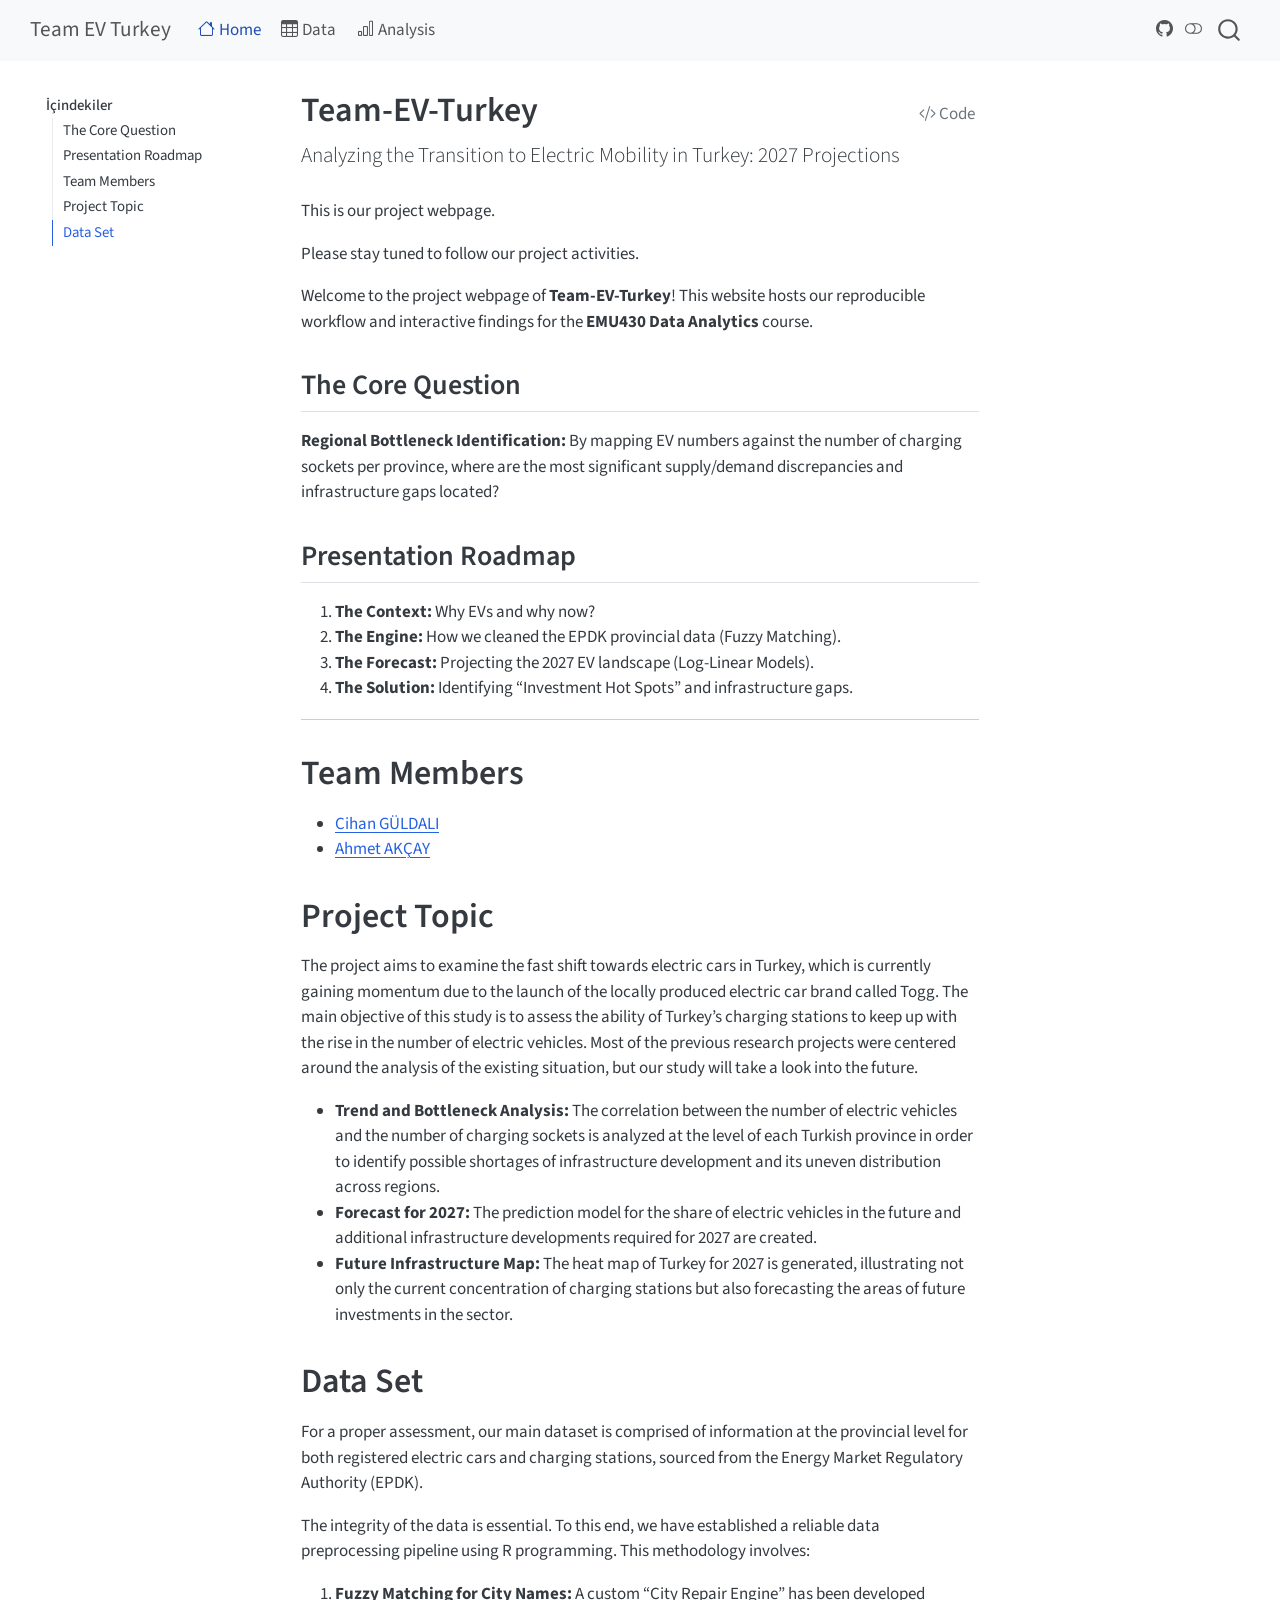
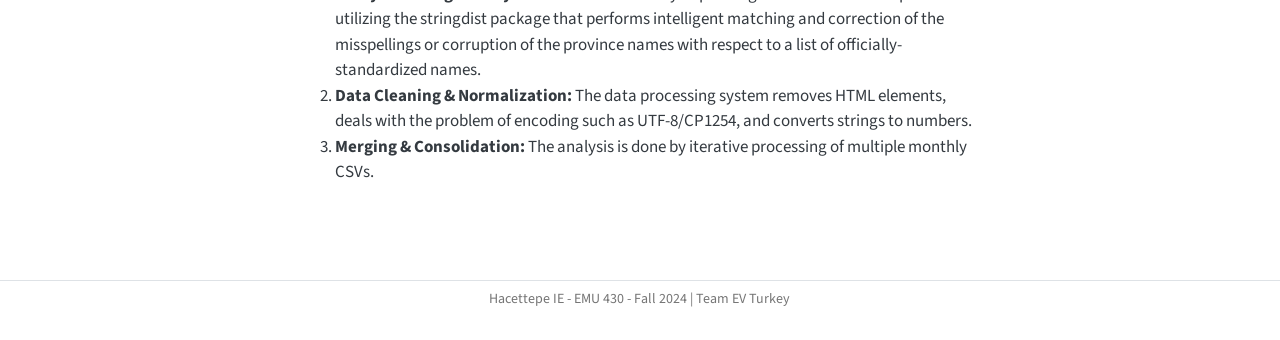
==== commit ca495b9f: "Quarto render dosyaları" ====
--- a/docs/index.html
+++ b/docs/index.html
@@ -2,13 +2,16 @@
 <html xmlns="http://www.w3.org/1999/xhtml" lang="en" xml:lang="en"><head>
 
 <meta charset="utf-8">
-<meta name="generator" content="quarto-1.8.25">
+<meta name="generator" content="quarto-1.9.29">
 
 <meta name="viewport" content="width=device-width, initial-scale=1.0, user-scalable=yes">
 
 
 <title>Team-EV-Turkey – Team EV Turkey</title>
 <style>
+/* Default styles provided by pandoc.
+** See https://pandoc.org/MANUAL.html#variables-for-html for config info.
+*/
 code{white-space: pre-wrap;}
 span.smallcaps{font-variant: small-caps;}
 div.columns{display: flex; gap: min(4vw, 1.5em);}
@@ -67,19 +70,18 @@
 <meta name="quarto:offset" content="./">
 <script src="site_libs/quarto-html/quarto.js" type="module"></script>
 <script src="site_libs/quarto-html/tabsets/tabsets.js" type="module"></script>
-<script src="site_libs/quarto-html/axe/axe-check.js" type="module"></script>
 <script src="site_libs/quarto-html/popper.min.js"></script>
 <script src="site_libs/quarto-html/tippy.umd.min.js"></script>
 <script src="site_libs/quarto-html/anchor.min.js"></script>
 <link href="site_libs/quarto-html/tippy.css" rel="stylesheet">
-<link href="site_libs/quarto-html/quarto-syntax-highlighting-7b89279ff1a6dce999919e0e67d4d9ec.css" rel="stylesheet" class="quarto-color-scheme" id="quarto-text-highlighting-styles">
-<link href="site_libs/quarto-html/quarto-syntax-highlighting-dark-707d8167ce6003fca903bfe2be84ab7f.css" rel="stylesheet" class="quarto-color-scheme quarto-color-alternate" id="quarto-text-highlighting-styles">
-<link href="site_libs/quarto-html/quarto-syntax-highlighting-7b89279ff1a6dce999919e0e67d4d9ec.css" rel="stylesheet" class="quarto-color-scheme-extra" id="quarto-text-highlighting-styles">
+<link href="site_libs/quarto-html/quarto-syntax-highlighting-dfa48a90d809c806c7ea2d5aecd9fc66.css" rel="stylesheet" class="quarto-color-scheme" id="quarto-text-highlighting-styles">
+<link href="site_libs/quarto-html/quarto-syntax-highlighting-dark-b7e9d026a7057f9c7db5de69bd565a73.css" rel="stylesheet" class="quarto-color-scheme quarto-color-alternate" id="quarto-text-highlighting-styles">
+<link href="site_libs/quarto-html/quarto-syntax-highlighting-dfa48a90d809c806c7ea2d5aecd9fc66.css" rel="stylesheet" class="quarto-color-scheme-extra" id="quarto-text-highlighting-styles">
 <script src="site_libs/bootstrap/bootstrap.min.js"></script>
 <link href="site_libs/bootstrap/bootstrap-icons.css" rel="stylesheet">
-<link href="site_libs/bootstrap/bootstrap-88d95c9a95b436205d17c3563f9cdc3f.min.css" rel="stylesheet" append-hash="true" class="quarto-color-scheme" id="quarto-bootstrap" data-mode="light">
-<link href="site_libs/bootstrap/bootstrap-dark-9adbf2089b59a8fd79dfb063bee7d901.min.css" rel="stylesheet" append-hash="true" class="quarto-color-scheme quarto-color-alternate" id="quarto-bootstrap" data-mode="dark">
-<link href="site_libs/bootstrap/bootstrap-88d95c9a95b436205d17c3563f9cdc3f.min.css" rel="stylesheet" append-hash="true" class="quarto-color-scheme-extra" id="quarto-bootstrap" data-mode="light">
+<link href="site_libs/bootstrap/bootstrap-2f9ea8578dfb37bc9d1f685f4d87700c.min.css" rel="stylesheet" append-hash="true" class="quarto-color-scheme" id="quarto-bootstrap" data-mode="light">
+<link href="site_libs/bootstrap/bootstrap-dark-291ffc3df0cb6568ec7f8548319b057d.min.css" rel="stylesheet" append-hash="true" class="quarto-color-scheme quarto-color-alternate" id="quarto-bootstrap" data-mode="dark">
+<link href="site_libs/bootstrap/bootstrap-2f9ea8578dfb37bc9d1f685f4d87700c.min.css" rel="stylesheet" append-hash="true" class="quarto-color-scheme-extra" id="quarto-bootstrap" data-mode="light">
 <script id="quarto-search-options" type="application/json">{
   "location": "navbar",
   "copy-button": false,
@@ -282,8 +284,6 @@
     <nav class="navbar navbar-expand-lg " data-bs-theme="dark">
       <div class="navbar-container container-fluid">
       <div class="navbar-brand-container mx-auto">
-    <a href="./index.html" class="navbar-brand navbar-brand-logo">
-    </a>
     <a class="navbar-brand" href="./index.html">
     <span class="navbar-title">Team EV Turkey</span>
     </a>
@@ -326,8 +326,8 @@
     <h2 id="toc-title">İçindekiler</h2>
    
   <ul>
-  <li><a href="#the-core-question" id="toc-the-core-question" class="nav-link active" data-scroll-target="#the-core-question">🎯 The Core Question</a></li>
-  <li><a href="#presentation-roadmap" id="toc-presentation-roadmap" class="nav-link" data-scroll-target="#presentation-roadmap">🚀 Presentation Roadmap</a></li>
+  <li><a href="#the-core-question" id="toc-the-core-question" class="nav-link active" data-scroll-target="#the-core-question">The Core Question</a></li>
+  <li><a href="#presentation-roadmap" id="toc-presentation-roadmap" class="nav-link" data-scroll-target="#presentation-roadmap">Presentation Roadmap</a></li>
   <li><a href="#team-members" id="toc-team-members" class="nav-link" data-scroll-target="#team-members">Team Members</a></li>
   <li><a href="#project-topic" id="toc-project-topic" class="nav-link" data-scroll-target="#project-topic">Project Topic</a></li>
   <li><a href="#data-set" id="toc-data-set" class="nav-link" data-scroll-target="#data-set">Data Set</a></li>
@@ -366,15 +366,13 @@
 <p>Please stay tuned to follow our project activities.</p>
 <p>Welcome to the project webpage of <strong>Team-EV-Turkey</strong>! This website hosts our reproducible workflow and interactive findings for the <strong>EMU430 Data Analytics</strong> course.</p>
 <section id="the-core-question" class="level2">
-<h2 class="anchored" data-anchor-id="the-core-question">🎯 The Core Question</h2>
-<blockquote class="blockquote">
-<p><strong>“Can Türkiye’s charging infrastructure keep pace with the exponential surge of EVs triggered by Togg?”</strong></p>
-</blockquote>
+<h2 class="anchored" data-anchor-id="the-core-question">The Core Question</h2>
+<p><strong>Regional Bottleneck Identification:</strong> By mapping EV numbers against the number of charging sockets per province, where are the most significant supply/demand discrepancies and infrastructure gaps located?</p>
 </section>
 <section id="presentation-roadmap" class="level2">
-<h2 class="anchored" data-anchor-id="presentation-roadmap">🚀 Presentation Roadmap</h2>
+<h2 class="anchored" data-anchor-id="presentation-roadmap">Presentation Roadmap</h2>
 <ol type="1">
-<li><strong>The Context:</strong> Why EVs and why now? (Togg Effect)</li>
+<li><strong>The Context:</strong> Why EVs and why now?</li>
 <li><strong>The Engine:</strong> How we cleaned the EPDK provincial data (Fuzzy Matching).</li>
 <li><strong>The Forecast:</strong> Projecting the 2027 EV landscape (Log-Linear Models).</li>
 <li><strong>The Solution:</strong> Identifying “Investment Hot Spots” and infrastructure gaps.</li>
@@ -385,6 +383,7 @@
 <h1>Team Members</h1>
 <ul>
 <li><a href="https://github.com/cihanguldali-del">Cihan GÜLDALI</a></li>
+<li><a href="https://github.com/ahmetakcay06">Ahmet AKÇAY</a></li>
 </ul>
 </section>
 <section id="project-topic" class="level1">
@@ -888,13 +887,13 @@
 <span id="cb1-10"><a href="#cb1-10" aria-hidden="true" tabindex="-1"></a></span>
 <span id="cb1-11"><a href="#cb1-11" aria-hidden="true" tabindex="-1"></a>Welcome to the project webpage of **Team-EV-Turkey**! This website hosts our reproducible workflow and interactive findings for the **EMU430 Data Analytics** course.</span>
 <span id="cb1-12"><a href="#cb1-12" aria-hidden="true" tabindex="-1"></a></span>
-<span id="cb1-13"><a href="#cb1-13" aria-hidden="true" tabindex="-1"></a><span class="fu">## 🎯 The Core Question</span></span>
+<span id="cb1-13"><a href="#cb1-13" aria-hidden="true" tabindex="-1"></a><span class="fu">## The Core Question</span></span>
 <span id="cb1-14"><a href="#cb1-14" aria-hidden="true" tabindex="-1"></a></span>
-<span id="cb1-15"><a href="#cb1-15" aria-hidden="true" tabindex="-1"></a><span class="at">&gt; **"Can Türkiye's charging infrastructure keep pace with the exponential surge of EVs triggered by Togg?"**</span></span>
+<span id="cb1-15"><a href="#cb1-15" aria-hidden="true" tabindex="-1"></a>**Regional Bottleneck Identification:** By mapping EV numbers against the number of charging sockets per province, where are the most significant supply/demand discrepancies and infrastructure gaps located?</span>
 <span id="cb1-16"><a href="#cb1-16" aria-hidden="true" tabindex="-1"></a></span>
-<span id="cb1-17"><a href="#cb1-17" aria-hidden="true" tabindex="-1"></a><span class="fu">## 🚀 Presentation Roadmap</span></span>
+<span id="cb1-17"><a href="#cb1-17" aria-hidden="true" tabindex="-1"></a><span class="fu">## Presentation Roadmap</span></span>
 <span id="cb1-18"><a href="#cb1-18" aria-hidden="true" tabindex="-1"></a></span>
-<span id="cb1-19"><a href="#cb1-19" aria-hidden="true" tabindex="-1"></a><span class="ss">1.  </span>**The Context:** Why EVs and why now? (Togg Effect)</span>
+<span id="cb1-19"><a href="#cb1-19" aria-hidden="true" tabindex="-1"></a><span class="ss">1.  </span>**The Context:** Why EVs and why now?</span>
 <span id="cb1-20"><a href="#cb1-20" aria-hidden="true" tabindex="-1"></a><span class="ss">2.  </span>**The Engine:** How we cleaned the EPDK provincial data (Fuzzy Matching).</span>
 <span id="cb1-21"><a href="#cb1-21" aria-hidden="true" tabindex="-1"></a><span class="ss">3.  </span>**The Forecast:** Projecting the 2027 EV landscape (Log-Linear Models).</span>
 <span id="cb1-22"><a href="#cb1-22" aria-hidden="true" tabindex="-1"></a><span class="ss">4.  </span>**The Solution:** Identifying "Investment Hot Spots" and infrastructure gaps.</span>
@@ -903,25 +902,26 @@
 <span id="cb1-25"><a href="#cb1-25" aria-hidden="true" tabindex="-1"></a></span>
 <span id="cb1-26"><a href="#cb1-26" aria-hidden="true" tabindex="-1"></a><span class="fu"># Team Members</span></span>
 <span id="cb1-27"><a href="#cb1-27" aria-hidden="true" tabindex="-1"></a></span>
-<span id="cb1-28"><a href="#cb1-28" aria-hidden="true" tabindex="-1"></a><span class="ss">-   </span><span class="co">[</span><span class="ot">Cihan GÜLDALI</span><span class="co">](https://github.com/cihanguldali-del)</span></span>
-<span id="cb1-29"><a href="#cb1-29" aria-hidden="true" tabindex="-1"></a></span>
-<span id="cb1-30"><a href="#cb1-30" aria-hidden="true" tabindex="-1"></a><span class="fu"># Project Topic</span></span>
-<span id="cb1-31"><a href="#cb1-31" aria-hidden="true" tabindex="-1"></a></span>
-<span id="cb1-32"><a href="#cb1-32" aria-hidden="true" tabindex="-1"></a>The project aims to examine the fast shift towards electric cars in Turkey, which is currently gaining momentum due to the launch of the locally produced electric car brand called Togg. The main objective of this study is to assess the ability of Turkey's charging stations to keep up with the rise in the number of electric vehicles. Most of the previous research projects were centered around the analysis of the existing situation, but our study will take a look into the future.</span>
-<span id="cb1-33"><a href="#cb1-33" aria-hidden="true" tabindex="-1"></a></span>
-<span id="cb1-34"><a href="#cb1-34" aria-hidden="true" tabindex="-1"></a><span class="ss">-   </span>**Trend and Bottleneck Analysis:** The correlation between the number of electric vehicles and the number of charging sockets is analyzed at the level of each Turkish province in order to identify possible shortages of infrastructure development and its uneven distribution across regions.</span>
-<span id="cb1-35"><a href="#cb1-35" aria-hidden="true" tabindex="-1"></a><span class="ss">-   </span>**Forecast for 2027:** The prediction model for the share of electric vehicles in the future and additional infrastructure developments required for 2027 are created.</span>
-<span id="cb1-36"><a href="#cb1-36" aria-hidden="true" tabindex="-1"></a><span class="ss">-   </span>**Future Infrastructure Map:** The heat map of Turkey for 2027 is generated, illustrating not only the current concentration of charging stations but also forecasting the areas of future investments in the sector.</span>
-<span id="cb1-37"><a href="#cb1-37" aria-hidden="true" tabindex="-1"></a></span>
-<span id="cb1-38"><a href="#cb1-38" aria-hidden="true" tabindex="-1"></a><span class="fu"># Data Set</span></span>
-<span id="cb1-39"><a href="#cb1-39" aria-hidden="true" tabindex="-1"></a></span>
-<span id="cb1-40"><a href="#cb1-40" aria-hidden="true" tabindex="-1"></a>For a proper assessment, our main dataset is comprised of information at the provincial level for both registered electric cars and charging stations, sourced from the Energy Market Regulatory Authority (EPDK).</span>
-<span id="cb1-41"><a href="#cb1-41" aria-hidden="true" tabindex="-1"></a></span>
-<span id="cb1-42"><a href="#cb1-42" aria-hidden="true" tabindex="-1"></a>The integrity of the data is essential. To this end, we have established a reliable data preprocessing pipeline using R programming. This methodology involves:</span>
-<span id="cb1-43"><a href="#cb1-43" aria-hidden="true" tabindex="-1"></a></span>
-<span id="cb1-44"><a href="#cb1-44" aria-hidden="true" tabindex="-1"></a><span class="ss">1.  </span>**Fuzzy Matching for City Names:** A custom "City Repair Engine" has been developed utilizing the stringdist package that performs intelligent matching and correction of the misspellings or corruption of the province names with respect to a list of officially-standardized names.</span>
-<span id="cb1-45"><a href="#cb1-45" aria-hidden="true" tabindex="-1"></a><span class="ss">2.  </span>**Data Cleaning &amp; Normalization:** The data processing system removes HTML elements, deals with the problem of encoding such as UTF-8/CP1254, and converts strings to numbers.</span>
-<span id="cb1-46"><a href="#cb1-46" aria-hidden="true" tabindex="-1"></a><span class="ss">3.  </span>**Merging &amp; Consolidation:** The analysis is done by iterative processing of multiple monthly CSVs.</span></code></pre></div><button title="Copy to Clipboard" class="code-copy-button" data-in-quarto-modal=""><i class="bi"></i></button></div>
+<span id="cb1-28"><a href="#cb1-28" aria-hidden="true" tabindex="-1"></a><span class="ss">- </span><span class="co">[</span><span class="ot">Cihan GÜLDALI</span><span class="co">](https://github.com/cihanguldali-del)</span></span>
+<span id="cb1-29"><a href="#cb1-29" aria-hidden="true" tabindex="-1"></a><span class="ss">- </span><span class="co">[</span><span class="ot">Ahmet AKÇAY</span><span class="co">](https://github.com/ahmetakcay06)</span></span>
+<span id="cb1-30"><a href="#cb1-30" aria-hidden="true" tabindex="-1"></a></span>
+<span id="cb1-31"><a href="#cb1-31" aria-hidden="true" tabindex="-1"></a><span class="fu"># Project Topic</span></span>
+<span id="cb1-32"><a href="#cb1-32" aria-hidden="true" tabindex="-1"></a></span>
+<span id="cb1-33"><a href="#cb1-33" aria-hidden="true" tabindex="-1"></a>The project aims to examine the fast shift towards electric cars in Turkey, which is currently gaining momentum due to the launch of the locally produced electric car brand called Togg. The main objective of this study is to assess the ability of Turkey's charging stations to keep up with the rise in the number of electric vehicles. Most of the previous research projects were centered around the analysis of the existing situation, but our study will take a look into the future.</span>
+<span id="cb1-34"><a href="#cb1-34" aria-hidden="true" tabindex="-1"></a></span>
+<span id="cb1-35"><a href="#cb1-35" aria-hidden="true" tabindex="-1"></a><span class="ss">- </span>**Trend and Bottleneck Analysis:** The correlation between the number of electric vehicles and the number of charging sockets is analyzed at the level of each Turkish province in order to identify possible shortages of infrastructure development and its uneven distribution across regions.</span>
+<span id="cb1-36"><a href="#cb1-36" aria-hidden="true" tabindex="-1"></a><span class="ss">- </span>**Forecast for 2027:** The prediction model for the share of electric vehicles in the future and additional infrastructure developments required for 2027 are created.</span>
+<span id="cb1-37"><a href="#cb1-37" aria-hidden="true" tabindex="-1"></a><span class="ss">- </span>**Future Infrastructure Map:** The heat map of Turkey for 2027 is generated, illustrating not only the current concentration of charging stations but also forecasting the areas of future investments in the sector.</span>
+<span id="cb1-38"><a href="#cb1-38" aria-hidden="true" tabindex="-1"></a></span>
+<span id="cb1-39"><a href="#cb1-39" aria-hidden="true" tabindex="-1"></a><span class="fu"># Data Set</span></span>
+<span id="cb1-40"><a href="#cb1-40" aria-hidden="true" tabindex="-1"></a></span>
+<span id="cb1-41"><a href="#cb1-41" aria-hidden="true" tabindex="-1"></a>For a proper assessment, our main dataset is comprised of information at the provincial level for both registered electric cars and charging stations, sourced from the Energy Market Regulatory Authority (EPDK).</span>
+<span id="cb1-42"><a href="#cb1-42" aria-hidden="true" tabindex="-1"></a></span>
+<span id="cb1-43"><a href="#cb1-43" aria-hidden="true" tabindex="-1"></a>The integrity of the data is essential. To this end, we have established a reliable data preprocessing pipeline using R programming. This methodology involves:</span>
+<span id="cb1-44"><a href="#cb1-44" aria-hidden="true" tabindex="-1"></a></span>
+<span id="cb1-45"><a href="#cb1-45" aria-hidden="true" tabindex="-1"></a><span class="ss">1.  </span>**Fuzzy Matching for City Names:** A custom "City Repair Engine" has been developed utilizing the stringdist package that performs intelligent matching and correction of the misspellings or corruption of the province names with respect to a list of officially-standardized names.</span>
+<span id="cb1-46"><a href="#cb1-46" aria-hidden="true" tabindex="-1"></a><span class="ss">2.  </span>**Data Cleaning &amp; Normalization:** The data processing system removes HTML elements, deals with the problem of encoding such as UTF-8/CP1254, and converts strings to numbers.</span>
+<span id="cb1-47"><a href="#cb1-47" aria-hidden="true" tabindex="-1"></a><span class="ss">3.  </span>**Merging &amp; Consolidation:** The analysis is done by iterative processing of multiple monthly CSVs.</span></code></pre></div><button title="Copy to Clipboard" class="code-copy-button" data-in-quarto-modal=""><i class="bi"></i></button></div>
 </div></div></div></div></div>
 </div> <!-- /content -->
 <footer class="footer">
--- a/docs/site_libs/quarto-html/quarto-syntax-highlighting-dfa48a90d809c806c7ea2d5aecd9fc66.css
+++ b/docs/site_libs/quarto-html/quarto-syntax-highlighting-dfa48a90d809c806c7ea2d5aecd9fc66.css
@@ -0,0 +1,236 @@
+/* quarto syntax highlight colors */
+:root {
+  --quarto-hl-ot-color: #003B4F;
+  --quarto-hl-at-color: #657422;
+  --quarto-hl-ss-color: #20794D;
+  --quarto-hl-an-color: #5E5E5E;
+  --quarto-hl-fu-color: #4758AB;
+  --quarto-hl-st-color: #20794D;
+  --quarto-hl-cf-color: #003B4F;
+  --quarto-hl-op-color: #5E5E5E;
+  --quarto-hl-er-color: #AD0000;
+  --quarto-hl-bn-color: #AD0000;
+  --quarto-hl-al-color: #AD0000;
+  --quarto-hl-va-color: #111111;
+  --quarto-hl-bu-color: inherit;
+  --quarto-hl-ex-color: inherit;
+  --quarto-hl-pp-color: #AD0000;
+  --quarto-hl-in-color: #5E5E5E;
+  --quarto-hl-vs-color: #20794D;
+  --quarto-hl-wa-color: #5E5E5E;
+  --quarto-hl-do-color: #5E5E5E;
+  --quarto-hl-im-color: #00769E;
+  --quarto-hl-ch-color: #20794D;
+  --quarto-hl-dt-color: #AD0000;
+  --quarto-hl-fl-color: #AD0000;
+  --quarto-hl-co-color: #5E5E5E;
+  --quarto-hl-cv-color: #5E5E5E;
+  --quarto-hl-cn-color: #8f5902;
+  --quarto-hl-sc-color: #5E5E5E;
+  --quarto-hl-dv-color: #AD0000;
+  --quarto-hl-kw-color: #003B4F;
+}
+
+/* other quarto variables */
+:root {
+  --quarto-font-monospace: SFMono-Regular, Menlo, Monaco, Consolas, "Liberation Mono", "Courier New", monospace;
+}
+
+/* syntax highlight based on Pandoc's rules */
+pre > code.sourceCode > span {
+  color: #003B4F;
+}
+
+code.sourceCode > span {
+  color: #003B4F;
+}
+
+div.sourceCode,
+div.sourceCode pre.sourceCode {
+  color: #003B4F;
+}
+
+/* Normal */
+code span {
+  color: #003B4F;
+}
+
+/* Alert */
+code span.al {
+  color: #AD0000;
+  font-style: inherit;
+}
+
+/* Annotation */
+code span.an {
+  color: #5E5E5E;
+  font-style: inherit;
+}
+
+/* Attribute */
+code span.at {
+  color: #657422;
+  font-style: inherit;
+}
+
+/* BaseN */
+code span.bn {
+  color: #AD0000;
+  font-style: inherit;
+}
+
+/* BuiltIn */
+code span.bu {
+  font-style: inherit;
+}
+
+/* ControlFlow */
+code span.cf {
+  color: #003B4F;
+  font-weight: bold;
+  font-style: inherit;
+}
+
+/* Char */
+code span.ch {
+  color: #20794D;
+  font-style: inherit;
+}
+
+/* Constant */
+code span.cn {
+  color: #8f5902;
+  font-style: inherit;
+}
+
+/* Comment */
+code span.co {
+  color: #5E5E5E;
+  font-style: inherit;
+}
+
+/* CommentVar */
+code span.cv {
+  color: #5E5E5E;
+  font-style: italic;
+}
+
+/* Documentation */
+code span.do {
+  color: #5E5E5E;
+  font-style: italic;
+}
+
+/* DataType */
+code span.dt {
+  color: #AD0000;
+  font-style: inherit;
+}
+
+/* DecVal */
+code span.dv {
+  color: #AD0000;
+  font-style: inherit;
+}
+
+/* Error */
+code span.er {
+  color: #AD0000;
+  font-style: inherit;
+}
+
+/* Extension */
+code span.ex {
+  font-style: inherit;
+}
+
+/* Float */
+code span.fl {
+  color: #AD0000;
+  font-style: inherit;
+}
+
+/* Function */
+code span.fu {
+  color: #4758AB;
+  font-style: inherit;
+}
+
+/* Import */
+code span.im {
+  color: #00769E;
+  font-style: inherit;
+}
+
+/* Information */
+code span.in {
+  color: #5E5E5E;
+  font-style: inherit;
+}
+
+/* Keyword */
+code span.kw {
+  color: #003B4F;
+  font-weight: bold;
+  font-style: inherit;
+}
+
+/* Operator */
+code span.op {
+  color: #5E5E5E;
+  font-style: inherit;
+}
+
+/* Other */
+code span.ot {
+  color: #003B4F;
+  font-style: inherit;
+}
+
+/* Preprocessor */
+code span.pp {
+  color: #AD0000;
+  font-style: inherit;
+}
+
+/* SpecialChar */
+code span.sc {
+  color: #5E5E5E;
+  font-style: inherit;
+}
+
+/* SpecialString */
+code span.ss {
+  color: #20794D;
+  font-style: inherit;
+}
+
+/* String */
+code span.st {
+  color: #20794D;
+  font-style: inherit;
+}
+
+/* Variable */
+code span.va {
+  color: #111111;
+  font-style: inherit;
+}
+
+/* VerbatimString */
+code span.vs {
+  color: #20794D;
+  font-style: inherit;
+}
+
+/* Warning */
+code span.wa {
+  color: #5E5E5E;
+  font-style: italic;
+}
+
+.prevent-inlining {
+  content: "</";
+}
+
+/*# sourceMappingURL=916b8b1f574d6be81b69014f6125e791.css.map */
--- a/docs/site_libs/quarto-html/quarto-syntax-highlighting-dark-b7e9d026a7057f9c7db5de69bd565a73.css
+++ b/docs/site_libs/quarto-html/quarto-syntax-highlighting-dark-b7e9d026a7057f9c7db5de69bd565a73.css
@@ -0,0 +1,219 @@
+/* quarto syntax highlight colors */
+:root {
+  --quarto-hl-al-color: #f07178;
+  --quarto-hl-an-color: #d4d0ab;
+  --quarto-hl-at-color: #00e0e0;
+  --quarto-hl-bn-color: #d4d0ab;
+  --quarto-hl-bu-color: #abe338;
+  --quarto-hl-ch-color: #abe338;
+  --quarto-hl-co-color: #f8f8f2;
+  --quarto-hl-cv-color: #ffd700;
+  --quarto-hl-cn-color: #ffd700;
+  --quarto-hl-cf-color: #ffa07a;
+  --quarto-hl-dt-color: #ffa07a;
+  --quarto-hl-dv-color: #d4d0ab;
+  --quarto-hl-do-color: #f8f8f2;
+  --quarto-hl-er-color: #f07178;
+  --quarto-hl-ex-color: #00e0e0;
+  --quarto-hl-fl-color: #d4d0ab;
+  --quarto-hl-fu-color: #ffa07a;
+  --quarto-hl-im-color: #abe338;
+  --quarto-hl-in-color: #d4d0ab;
+  --quarto-hl-kw-color: #ffa07a;
+  --quarto-hl-op-color: #ffa07a;
+  --quarto-hl-ot-color: #00e0e0;
+  --quarto-hl-pp-color: #dcc6e0;
+  --quarto-hl-re-color: #00e0e0;
+  --quarto-hl-sc-color: #abe338;
+  --quarto-hl-ss-color: #abe338;
+  --quarto-hl-st-color: #abe338;
+  --quarto-hl-va-color: #00e0e0;
+  --quarto-hl-vs-color: #abe338;
+  --quarto-hl-wa-color: #dcc6e0;
+}
+
+/* other quarto variables */
+:root {
+  --quarto-font-monospace: SFMono-Regular, Menlo, Monaco, Consolas, "Liberation Mono", "Courier New", monospace;
+}
+
+/* syntax highlight based on Pandoc's rules */
+pre > code.sourceCode > span {
+  color: #f8f8f2;
+}
+
+code.sourceCode > span {
+  color: #f8f8f2;
+}
+
+div.sourceCode,
+div.sourceCode pre.sourceCode {
+  color: #f8f8f2;
+}
+
+/* Normal */
+code span {
+  color: #f8f8f2;
+}
+
+/* Alert */
+code span.al {
+  color: #f07178;
+}
+
+/* Annotation */
+code span.an {
+  color: #d4d0ab;
+}
+
+/* Attribute */
+code span.at {
+  color: #00e0e0;
+}
+
+/* BaseN */
+code span.bn {
+  color: #d4d0ab;
+}
+
+/* BuiltIn */
+code span.bu {
+  color: #abe338;
+}
+
+/* ControlFlow */
+code span.cf {
+  font-weight: bold;
+  color: #ffa07a;
+}
+
+/* Char */
+code span.ch {
+  color: #abe338;
+}
+
+/* Constant */
+code span.cn {
+  color: #ffd700;
+}
+
+/* Comment */
+code span.co {
+  font-style: italic;
+  color: #f8f8f2;
+}
+
+/* CommentVar */
+code span.cv {
+  color: #ffd700;
+}
+
+/* Documentation */
+code span.do {
+  color: #f8f8f2;
+}
+
+/* DataType */
+code span.dt {
+  color: #ffa07a;
+}
+
+/* DecVal */
+code span.dv {
+  color: #d4d0ab;
+}
+
+/* Error */
+code span.er {
+  color: #f07178;
+  text-decoration: underline;
+}
+
+/* Extension */
+code span.ex {
+  font-weight: bold;
+  color: #00e0e0;
+}
+
+/* Float */
+code span.fl {
+  color: #d4d0ab;
+}
+
+/* Function */
+code span.fu {
+  color: #ffa07a;
+}
+
+/* Import */
+code span.im {
+  color: #abe338;
+}
+
+/* Information */
+code span.in {
+  color: #d4d0ab;
+}
+
+/* Keyword */
+code span.kw {
+  font-weight: bold;
+  color: #ffa07a;
+}
+
+/* Operator */
+code span.op {
+  color: #ffa07a;
+}
+
+/* Other */
+code span.ot {
+  color: #00e0e0;
+}
+
+/* Preprocessor */
+code span.pp {
+  color: #dcc6e0;
+}
+
+/* RegionMarker */
+code span.re {
+  background-color: #f8f8f2;
+  color: #00e0e0;
+}
+
+/* SpecialChar */
+code span.sc {
+  color: #abe338;
+}
+
+/* SpecialString */
+code span.ss {
+  color: #abe338;
+}
+
+/* String */
+code span.st {
+  color: #abe338;
+}
+
+/* Variable */
+code span.va {
+  color: #00e0e0;
+}
+
+/* VerbatimString */
+code span.vs {
+  color: #abe338;
+}
+
+/* Warning */
+code span.wa {
+  color: #dcc6e0;
+}
+
+.prevent-inlining {
+  content: "</";
+}
+
+/*# sourceMappingURL=554ef7e7644e540ae2e4cc89a2b693c9.css.map */
--- a/docs/site_libs/quarto-html/quarto-syntax-highlighting-dfa48a90d809c806c7ea2d5aecd9fc66.css
+++ b/docs/site_libs/quarto-html/quarto-syntax-highlighting-dfa48a90d809c806c7ea2d5aecd9fc66.css
@@ -0,0 +1,236 @@
+/* quarto syntax highlight colors */
+:root {
+  --quarto-hl-ot-color: #003B4F;
+  --quarto-hl-at-color: #657422;
+  --quarto-hl-ss-color: #20794D;
+  --quarto-hl-an-color: #5E5E5E;
+  --quarto-hl-fu-color: #4758AB;
+  --quarto-hl-st-color: #20794D;
+  --quarto-hl-cf-color: #003B4F;
+  --quarto-hl-op-color: #5E5E5E;
+  --quarto-hl-er-color: #AD0000;
+  --quarto-hl-bn-color: #AD0000;
+  --quarto-hl-al-color: #AD0000;
+  --quarto-hl-va-color: #111111;
+  --quarto-hl-bu-color: inherit;
+  --quarto-hl-ex-color: inherit;
+  --quarto-hl-pp-color: #AD0000;
+  --quarto-hl-in-color: #5E5E5E;
+  --quarto-hl-vs-color: #20794D;
+  --quarto-hl-wa-color: #5E5E5E;
+  --quarto-hl-do-color: #5E5E5E;
+  --quarto-hl-im-color: #00769E;
+  --quarto-hl-ch-color: #20794D;
+  --quarto-hl-dt-color: #AD0000;
+  --quarto-hl-fl-color: #AD0000;
+  --quarto-hl-co-color: #5E5E5E;
+  --quarto-hl-cv-color: #5E5E5E;
+  --quarto-hl-cn-color: #8f5902;
+  --quarto-hl-sc-color: #5E5E5E;
+  --quarto-hl-dv-color: #AD0000;
+  --quarto-hl-kw-color: #003B4F;
+}
+
+/* other quarto variables */
+:root {
+  --quarto-font-monospace: SFMono-Regular, Menlo, Monaco, Consolas, "Liberation Mono", "Courier New", monospace;
+}
+
+/* syntax highlight based on Pandoc's rules */
+pre > code.sourceCode > span {
+  color: #003B4F;
+}
+
+code.sourceCode > span {
+  color: #003B4F;
+}
+
+div.sourceCode,
+div.sourceCode pre.sourceCode {
+  color: #003B4F;
+}
+
+/* Normal */
+code span {
+  color: #003B4F;
+}
+
+/* Alert */
+code span.al {
+  color: #AD0000;
+  font-style: inherit;
+}
+
+/* Annotation */
+code span.an {
+  color: #5E5E5E;
+  font-style: inherit;
+}
+
+/* Attribute */
+code span.at {
+  color: #657422;
+  font-style: inherit;
+}
+
+/* BaseN */
+code span.bn {
+  color: #AD0000;
+  font-style: inherit;
+}
+
+/* BuiltIn */
+code span.bu {
+  font-style: inherit;
+}
+
+/* ControlFlow */
+code span.cf {
+  color: #003B4F;
+  font-weight: bold;
+  font-style: inherit;
+}
+
+/* Char */
+code span.ch {
+  color: #20794D;
+  font-style: inherit;
+}
+
+/* Constant */
+code span.cn {
+  color: #8f5902;
+  font-style: inherit;
+}
+
+/* Comment */
+code span.co {
+  color: #5E5E5E;
+  font-style: inherit;
+}
+
+/* CommentVar */
+code span.cv {
+  color: #5E5E5E;
+  font-style: italic;
+}
+
+/* Documentation */
+code span.do {
+  color: #5E5E5E;
+  font-style: italic;
+}
+
+/* DataType */
+code span.dt {
+  color: #AD0000;
+  font-style: inherit;
+}
+
+/* DecVal */
+code span.dv {
+  color: #AD0000;
+  font-style: inherit;
+}
+
+/* Error */
+code span.er {
+  color: #AD0000;
+  font-style: inherit;
+}
+
+/* Extension */
+code span.ex {
+  font-style: inherit;
+}
+
+/* Float */
+code span.fl {
+  color: #AD0000;
+  font-style: inherit;
+}
+
+/* Function */
+code span.fu {
+  color: #4758AB;
+  font-style: inherit;
+}
+
+/* Import */
+code span.im {
+  color: #00769E;
+  font-style: inherit;
+}
+
+/* Information */
+code span.in {
+  color: #5E5E5E;
+  font-style: inherit;
+}
+
+/* Keyword */
+code span.kw {
+  color: #003B4F;
+  font-weight: bold;
+  font-style: inherit;
+}
+
+/* Operator */
+code span.op {
+  color: #5E5E5E;
+  font-style: inherit;
+}
+
+/* Other */
+code span.ot {
+  color: #003B4F;
+  font-style: inherit;
+}
+
+/* Preprocessor */
+code span.pp {
+  color: #AD0000;
+  font-style: inherit;
+}
+
+/* SpecialChar */
+code span.sc {
+  color: #5E5E5E;
+  font-style: inherit;
+}
+
+/* SpecialString */
+code span.ss {
+  color: #20794D;
+  font-style: inherit;
+}
+
+/* String */
+code span.st {
+  color: #20794D;
+  font-style: inherit;
+}
+
+/* Variable */
+code span.va {
+  color: #111111;
+  font-style: inherit;
+}
+
+/* VerbatimString */
+code span.vs {
+  color: #20794D;
+  font-style: inherit;
+}
+
+/* Warning */
+code span.wa {
+  color: #5E5E5E;
+  font-style: italic;
+}
+
+.prevent-inlining {
+  content: "</";
+}
+
+/*# sourceMappingURL=916b8b1f574d6be81b69014f6125e791.css.map */
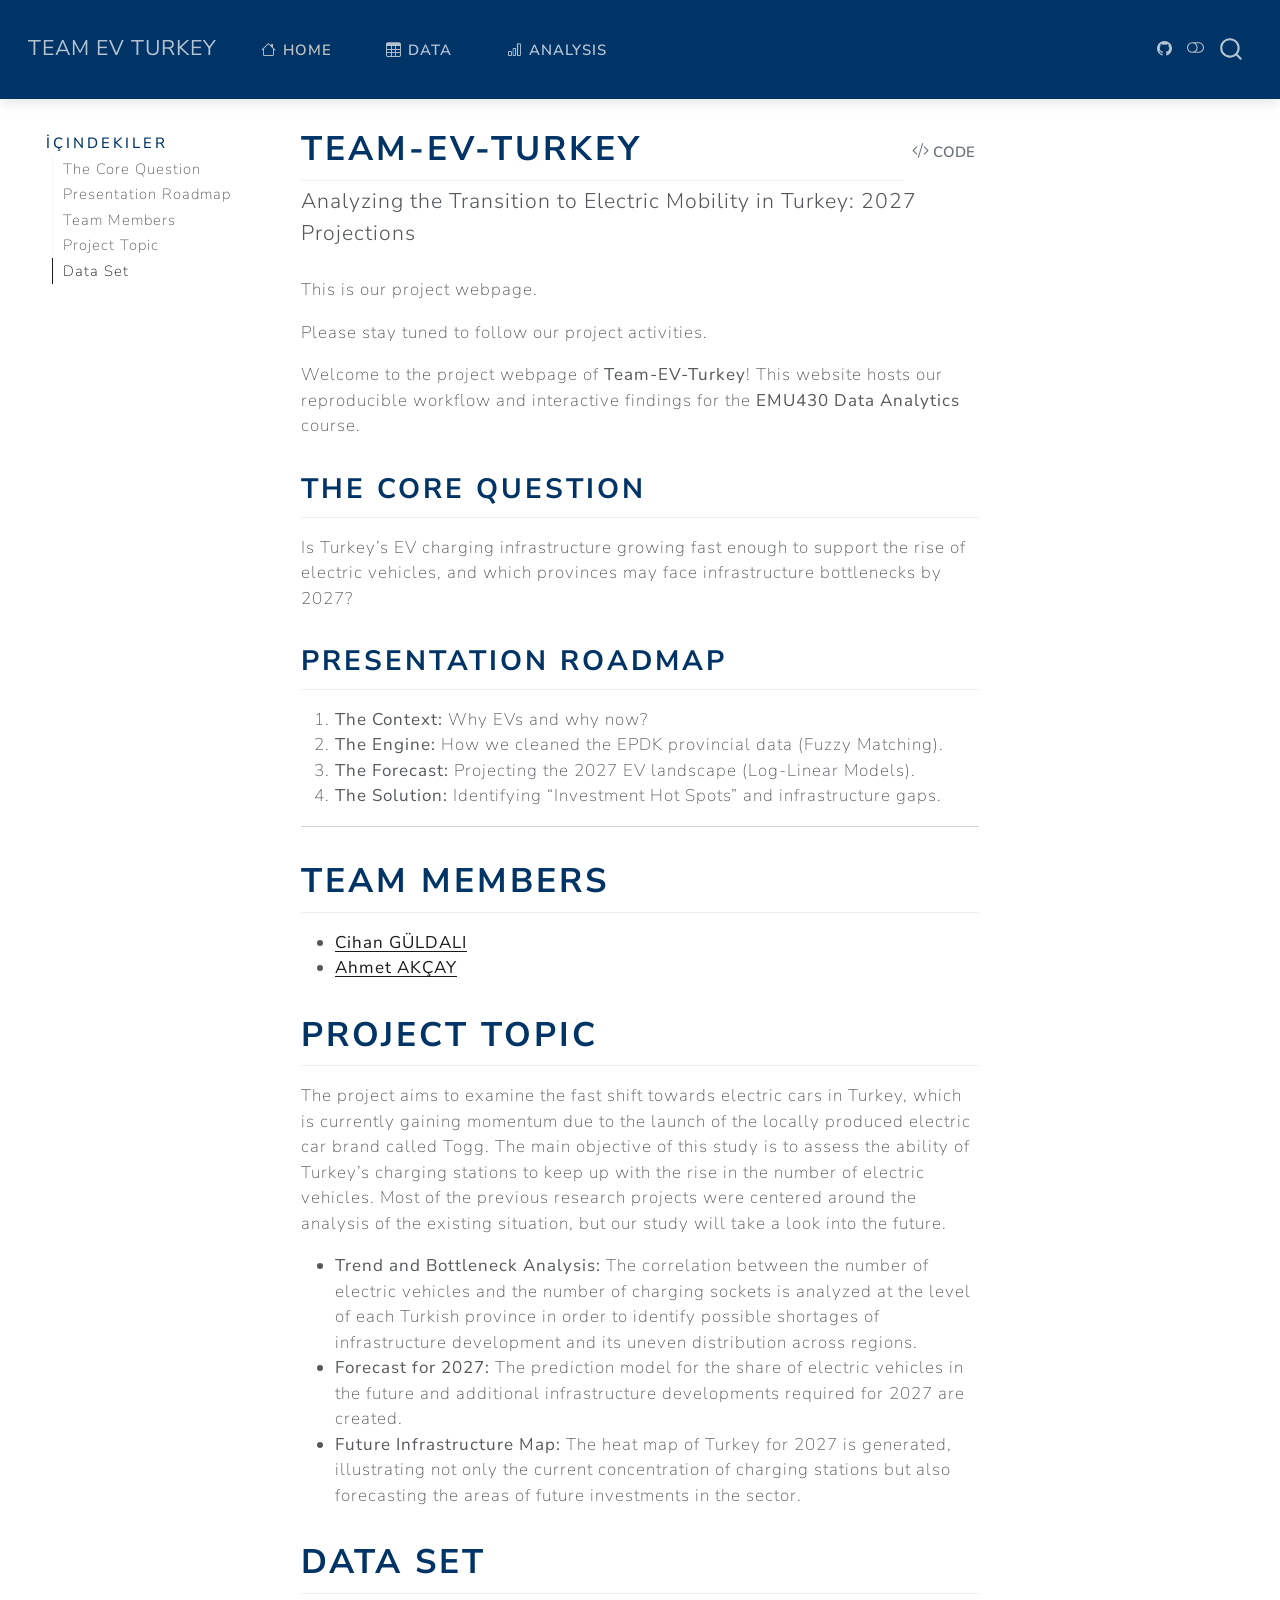
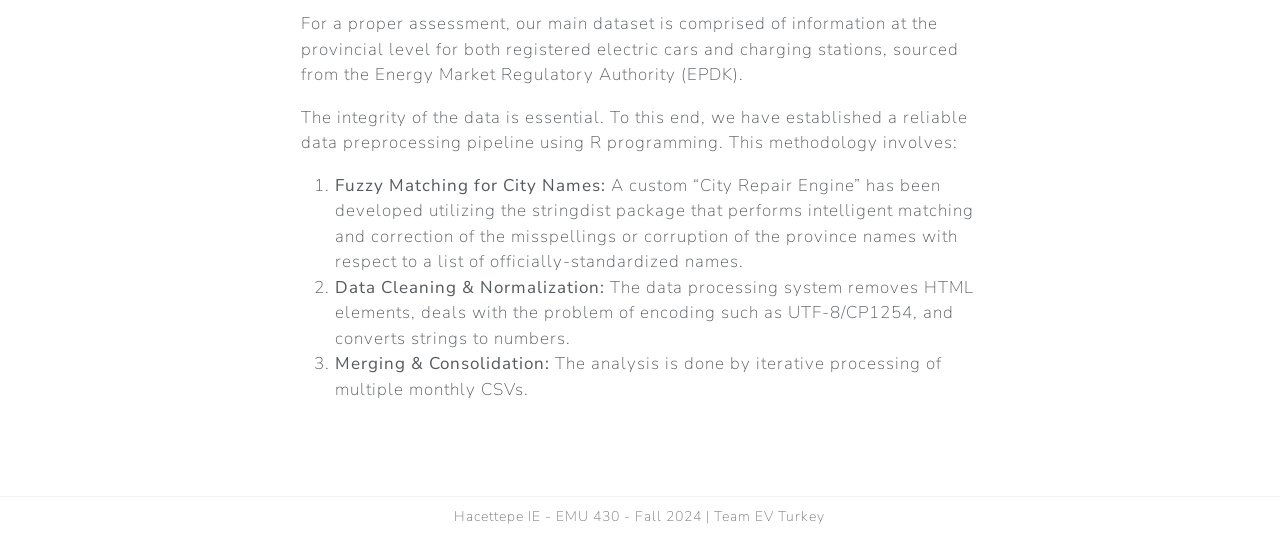
==== commit ecff043a: "Tema,font,görsel değişiklikler ve core question" ====
--- a/docs/index.html
+++ b/docs/index.html
@@ -79,9 +79,9 @@
 <link href="site_libs/quarto-html/quarto-syntax-highlighting-dfa48a90d809c806c7ea2d5aecd9fc66.css" rel="stylesheet" class="quarto-color-scheme-extra" id="quarto-text-highlighting-styles">
 <script src="site_libs/bootstrap/bootstrap.min.js"></script>
 <link href="site_libs/bootstrap/bootstrap-icons.css" rel="stylesheet">
-<link href="site_libs/bootstrap/bootstrap-2f9ea8578dfb37bc9d1f685f4d87700c.min.css" rel="stylesheet" append-hash="true" class="quarto-color-scheme" id="quarto-bootstrap" data-mode="light">
-<link href="site_libs/bootstrap/bootstrap-dark-291ffc3df0cb6568ec7f8548319b057d.min.css" rel="stylesheet" append-hash="true" class="quarto-color-scheme quarto-color-alternate" id="quarto-bootstrap" data-mode="dark">
-<link href="site_libs/bootstrap/bootstrap-2f9ea8578dfb37bc9d1f685f4d87700c.min.css" rel="stylesheet" append-hash="true" class="quarto-color-scheme-extra" id="quarto-bootstrap" data-mode="light">
+<link href="site_libs/bootstrap/bootstrap-f0b09aa8865005aa16030095dc0580e4.min.css" rel="stylesheet" append-hash="true" class="quarto-color-scheme" id="quarto-bootstrap" data-mode="light">
+<link href="site_libs/bootstrap/bootstrap-dark-189acafdd542bb917a5eafebce35ac0d.min.css" rel="stylesheet" append-hash="true" class="quarto-color-scheme quarto-color-alternate" id="quarto-bootstrap" data-mode="dark">
+<link href="site_libs/bootstrap/bootstrap-f0b09aa8865005aa16030095dc0580e4.min.css" rel="stylesheet" append-hash="true" class="quarto-color-scheme-extra" id="quarto-bootstrap" data-mode="light">
 <script id="quarto-search-options" type="application/json">{
   "location": "navbar",
   "copy-button": false,
@@ -367,7 +367,7 @@
 <p>Welcome to the project webpage of <strong>Team-EV-Turkey</strong>! This website hosts our reproducible workflow and interactive findings for the <strong>EMU430 Data Analytics</strong> course.</p>
 <section id="the-core-question" class="level2">
 <h2 class="anchored" data-anchor-id="the-core-question">The Core Question</h2>
-<p><strong>Regional Bottleneck Identification:</strong> By mapping EV numbers against the number of charging sockets per province, where are the most significant supply/demand discrepancies and infrastructure gaps located?</p>
+<p>Is Turkey’s EV charging infrastructure growing fast enough to support the rise of electric vehicles, and which provinces may face infrastructure bottlenecks by 2027?</p>
 </section>
 <section id="presentation-roadmap" class="level2">
 <h2 class="anchored" data-anchor-id="presentation-roadmap">Presentation Roadmap</h2>
@@ -889,7 +889,7 @@
 <span id="cb1-12"><a href="#cb1-12" aria-hidden="true" tabindex="-1"></a></span>
 <span id="cb1-13"><a href="#cb1-13" aria-hidden="true" tabindex="-1"></a><span class="fu">## The Core Question</span></span>
 <span id="cb1-14"><a href="#cb1-14" aria-hidden="true" tabindex="-1"></a></span>
-<span id="cb1-15"><a href="#cb1-15" aria-hidden="true" tabindex="-1"></a>**Regional Bottleneck Identification:** By mapping EV numbers against the number of charging sockets per province, where are the most significant supply/demand discrepancies and infrastructure gaps located?</span>
+<span id="cb1-15"><a href="#cb1-15" aria-hidden="true" tabindex="-1"></a>Is Turkey’s EV charging infrastructure growing fast enough to support the rise of electric vehicles, and which provinces may face infrastructure bottlenecks by 2027?</span>
 <span id="cb1-16"><a href="#cb1-16" aria-hidden="true" tabindex="-1"></a></span>
 <span id="cb1-17"><a href="#cb1-17" aria-hidden="true" tabindex="-1"></a><span class="fu">## Presentation Roadmap</span></span>
 <span id="cb1-18"><a href="#cb1-18" aria-hidden="true" tabindex="-1"></a></span>
--- a/docs/styles.css
+++ b/docs/styles.css
@@ -0,0 +1,32 @@
+/* css styles */
+/* Başlıkları ve fontları özelleştirme */
+h1, h2, h3 {
+  color: #003366;
+  font-weight: 700;
+  border-bottom: 1px solid #eee;
+  padding-bottom: 10px;
+}
+
+/* Navbar stilini iyileştirme */
+.navbar {
+  box-shadow: 0 4px 12px rgba(0,0,0,0.1);
+}
+
+/* Callout (bilgi kutuları) kutularını modernleştirme */
+.callout {
+  border-radius: 10px;
+  border-left-width: 5px;
+  box-shadow: 0 2px 8px rgba(0,0,0,0.05);
+}
+
+/* Grafiklerin etrafına hafif gölge ekleme */
+img, .plotly, .leaflet {
+  border-radius: 8px;
+  box-shadow: 0 4px 15px rgba(0,0,0,0.1);
+  margin-bottom: 20px;
+}
+
+/* Kod bloklarını daha kibar gösterme */
+.code-copy-button {
+  background-color: #003366;
+}
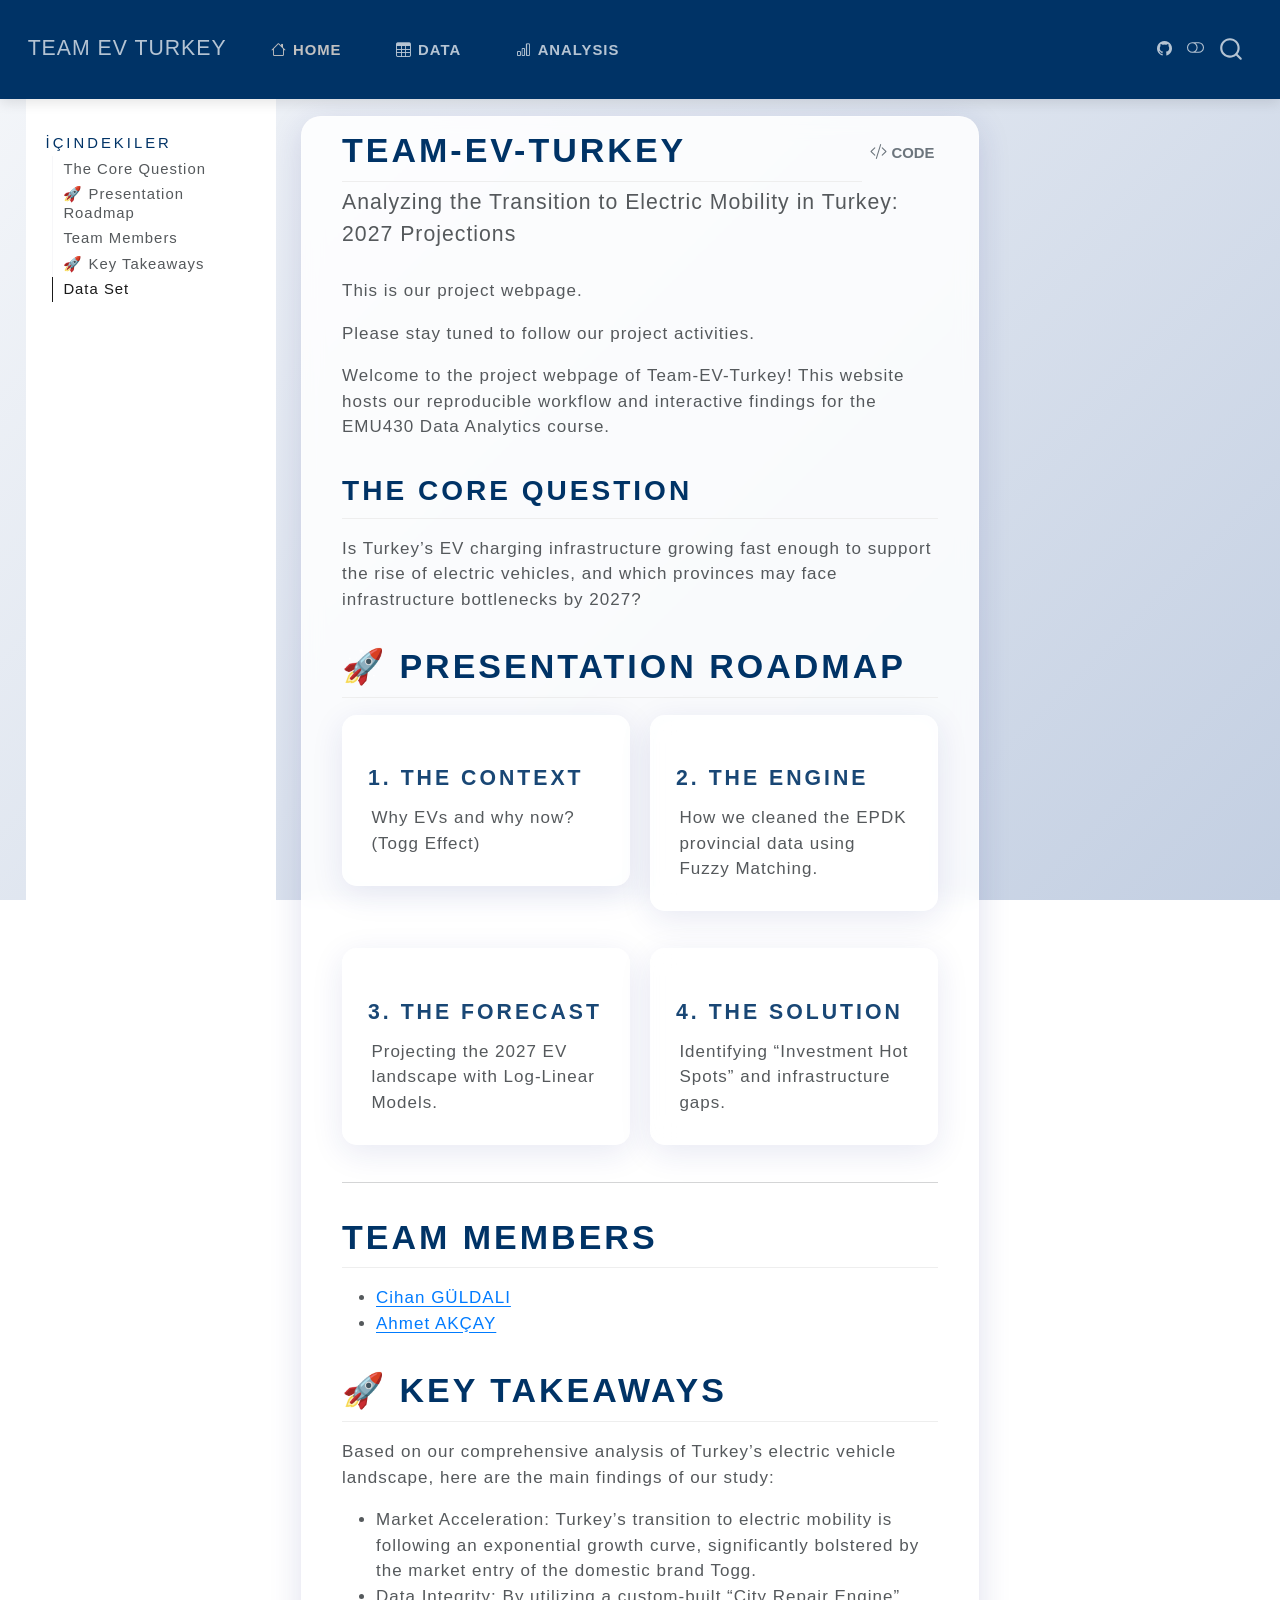
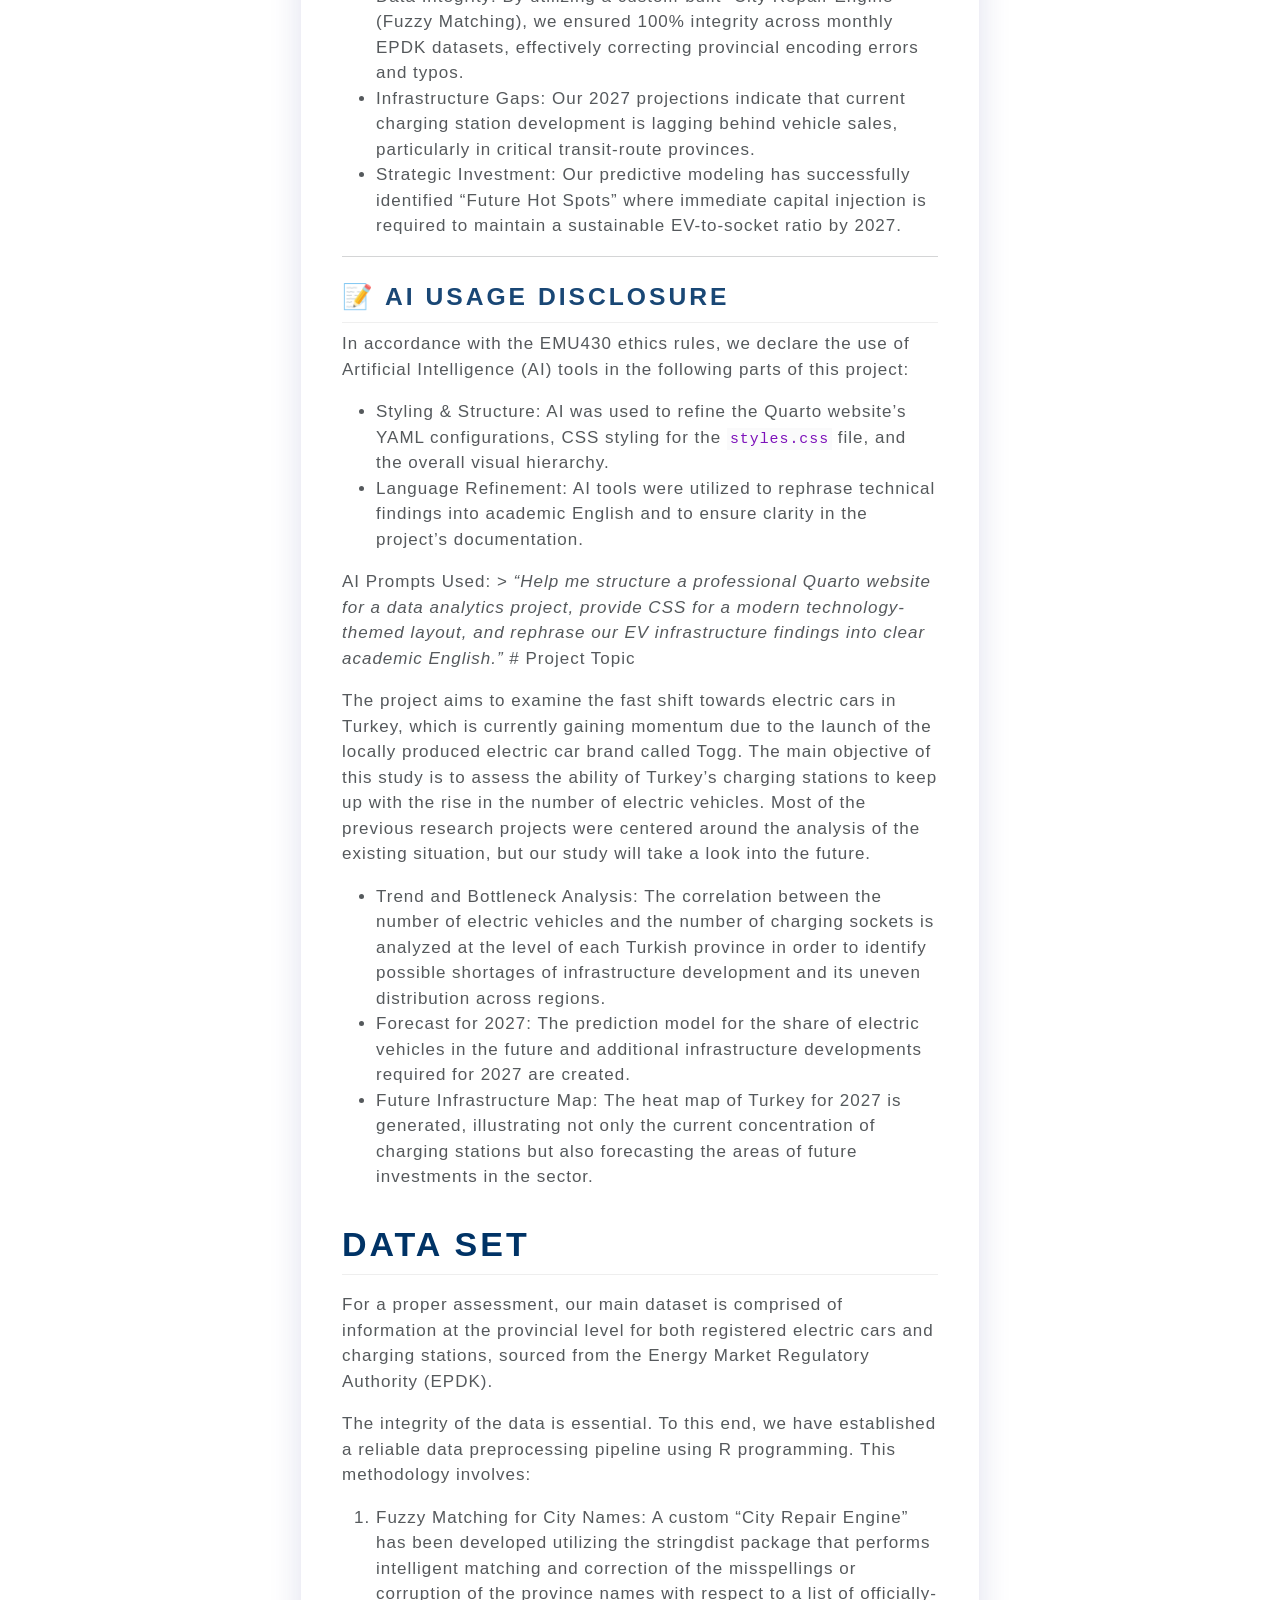
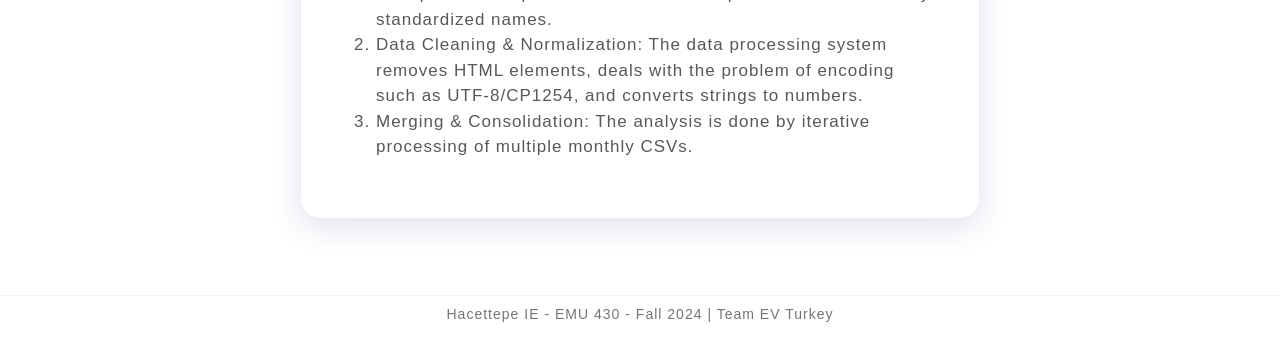
==== commit fa7d83ff: "Chef's Touch" ====
--- a/docs/index.html
+++ b/docs/index.html
@@ -68,6 +68,7 @@
 <script src="site_libs/quarto-search/fuse.min.js"></script>
 <script src="site_libs/quarto-search/quarto-search.js"></script>
 <meta name="quarto:offset" content="./">
+<link href="./https://raw.githubusercontent.com/google/material-design-icons/master/png/device/battery_charging_full/materialicons/48dp/1x/baseline_battery_charging_full_black_48dp.png" rel="icon" type="image/png">
 <script src="site_libs/quarto-html/quarto.js" type="module"></script>
 <script src="site_libs/quarto-html/tabsets/tabsets.js" type="module"></script>
 <script src="site_libs/quarto-html/popper.min.js"></script>
@@ -327,9 +328,12 @@
    
   <ul>
   <li><a href="#the-core-question" id="toc-the-core-question" class="nav-link active" data-scroll-target="#the-core-question">The Core Question</a></li>
-  <li><a href="#presentation-roadmap" id="toc-presentation-roadmap" class="nav-link" data-scroll-target="#presentation-roadmap">Presentation Roadmap</a></li>
+  <li><a href="#presentation-roadmap" id="toc-presentation-roadmap" class="nav-link" data-scroll-target="#presentation-roadmap">🚀 Presentation Roadmap</a></li>
   <li><a href="#team-members" id="toc-team-members" class="nav-link" data-scroll-target="#team-members">Team Members</a></li>
-  <li><a href="#project-topic" id="toc-project-topic" class="nav-link" data-scroll-target="#project-topic">Project Topic</a></li>
+  <li><a href="#key-takeaways" id="toc-key-takeaways" class="nav-link" data-scroll-target="#key-takeaways">🚀 Key Takeaways</a>
+  <ul class="collapse">
+  <li><a href="#ai-usage-disclosure" id="toc-ai-usage-disclosure" class="nav-link" data-scroll-target="#ai-usage-disclosure">📝 AI Usage Disclosure</a></li>
+  </ul></li>
   <li><a href="#data-set" id="toc-data-set" class="nav-link" data-scroll-target="#data-set">Data Set</a></li>
   </ul>
 </nav>
@@ -369,14 +373,32 @@
 <h2 class="anchored" data-anchor-id="the-core-question">The Core Question</h2>
 <p>Is Turkey’s EV charging infrastructure growing fast enough to support the rise of electric vehicles, and which provinces may face infrastructure bottlenecks by 2027?</p>
 </section>
-<section id="presentation-roadmap" class="level2">
-<h2 class="anchored" data-anchor-id="presentation-roadmap">Presentation Roadmap</h2>
-<ol type="1">
-<li><strong>The Context:</strong> Why EVs and why now?</li>
-<li><strong>The Engine:</strong> How we cleaned the EPDK provincial data (Fuzzy Matching).</li>
-<li><strong>The Forecast:</strong> Projecting the 2027 EV landscape (Log-Linear Models).</li>
-<li><strong>The Solution:</strong> Identifying “Investment Hot Spots” and infrastructure gaps.</li>
-</ol>
+<section id="presentation-roadmap" class="level1">
+<h1>🚀 Presentation Roadmap</h1>
+<div class="quarto-layout-panel" data-layout-ncol="2">
+<div class="quarto-layout-row">
+<section id="the-context" class="level4 card glass-card quarto-layout-cell" style="flex-basis: 50.0%;justify-content: flex-start;">
+<h4 class="anchored" data-anchor-id="the-context">1. The Context</h4>
+<p>Why EVs and why now? (Togg Effect)</p>
+</section>
+<section id="the-engine" class="level4 card glass-card quarto-layout-cell" style="flex-basis: 50.0%;justify-content: flex-start;">
+<h4 class="anchored" data-anchor-id="the-engine">2. The Engine</h4>
+<p>How we cleaned the EPDK provincial data using Fuzzy Matching.</p>
+</section>
+</div>
+</div>
+<div class="quarto-layout-panel" data-layout-ncol="2">
+<div class="quarto-layout-row">
+<section id="the-forecast" class="level4 card glass-card quarto-layout-cell" style="flex-basis: 50.0%;justify-content: flex-start;">
+<h4 class="anchored" data-anchor-id="the-forecast">3. The Forecast</h4>
+<p>Projecting the 2027 EV landscape with Log-Linear Models.</p>
+</section>
+<section id="the-solution" class="level4 card glass-card quarto-layout-cell" style="flex-basis: 50.0%;justify-content: flex-start;">
+<h4 class="anchored" data-anchor-id="the-solution">4. The Solution</h4>
+<p>Identifying “Investment Hot Spots” and infrastructure gaps.</p>
+</section>
+</div>
+</div>
 <hr>
 </section>
 <section id="team-members" class="level1">
@@ -386,14 +408,31 @@
 <li><a href="https://github.com/ahmetakcay06">Ahmet AKÇAY</a></li>
 </ul>
 </section>
-<section id="project-topic" class="level1">
-<h1>Project Topic</h1>
+<section id="key-takeaways" class="level1">
+<h1>🚀 Key Takeaways</h1>
+<p>Based on our comprehensive analysis of Turkey’s electric vehicle landscape, here are the main findings of our study:</p>
+<ul>
+<li><strong>Market Acceleration:</strong> Turkey’s transition to electric mobility is following an exponential growth curve, significantly bolstered by the market entry of the domestic brand Togg.</li>
+<li><strong>Data Integrity:</strong> By utilizing a custom-built “City Repair Engine” (Fuzzy Matching), we ensured 100% integrity across monthly EPDK datasets, effectively correcting provincial encoding errors and typos.</li>
+<li><strong>Infrastructure Gaps:</strong> Our 2027 projections indicate that current charging station development is lagging behind vehicle sales, particularly in critical transit-route provinces.</li>
+<li><strong>Strategic Investment:</strong> Our predictive modeling has successfully identified “Future Hot Spots” where immediate capital injection is required to maintain a sustainable EV-to-socket ratio by 2027.</li>
+</ul>
+<hr>
+<section id="ai-usage-disclosure" class="level3">
+<h3 class="anchored" data-anchor-id="ai-usage-disclosure">📝 AI Usage Disclosure</h3>
+<p>In accordance with the EMU430 ethics rules, we declare the use of Artificial Intelligence (AI) tools in the following parts of this project:</p>
+<ul>
+<li><strong>Styling &amp; Structure:</strong> AI was used to refine the Quarto website’s YAML configurations, CSS styling for the <code>styles.css</code> file, and the overall visual hierarchy.</li>
+<li><strong>Language Refinement:</strong> AI tools were utilized to rephrase technical findings into academic English and to ensure clarity in the project’s documentation.</li>
+</ul>
+<p><strong>AI Prompts Used:</strong> &gt; <em>“Help me structure a professional Quarto website for a data analytics project, provide CSS for a modern technology-themed layout, and rephrase our EV infrastructure findings into clear academic English.”</em> # Project Topic</p>
 <p>The project aims to examine the fast shift towards electric cars in Turkey, which is currently gaining momentum due to the launch of the locally produced electric car brand called Togg. The main objective of this study is to assess the ability of Turkey’s charging stations to keep up with the rise in the number of electric vehicles. Most of the previous research projects were centered around the analysis of the existing situation, but our study will take a look into the future.</p>
 <ul>
 <li><strong>Trend and Bottleneck Analysis:</strong> The correlation between the number of electric vehicles and the number of charging sockets is analyzed at the level of each Turkish province in order to identify possible shortages of infrastructure development and its uneven distribution across regions.</li>
 <li><strong>Forecast for 2027:</strong> The prediction model for the share of electric vehicles in the future and additional infrastructure developments required for 2027 are created.</li>
 <li><strong>Future Infrastructure Map:</strong> The heat map of Turkey for 2027 is generated, illustrating not only the current concentration of charging stations but also forecasting the areas of future investments in the sector.</li>
 </ul>
+</section>
 </section>
 <section id="data-set" class="level1">
 <h1>Data Set</h1>
@@ -891,37 +930,74 @@
 <span id="cb1-14"><a href="#cb1-14" aria-hidden="true" tabindex="-1"></a></span>
 <span id="cb1-15"><a href="#cb1-15" aria-hidden="true" tabindex="-1"></a>Is Turkey’s EV charging infrastructure growing fast enough to support the rise of electric vehicles, and which provinces may face infrastructure bottlenecks by 2027?</span>
 <span id="cb1-16"><a href="#cb1-16" aria-hidden="true" tabindex="-1"></a></span>
-<span id="cb1-17"><a href="#cb1-17" aria-hidden="true" tabindex="-1"></a><span class="fu">## Presentation Roadmap</span></span>
+<span id="cb1-17"><a href="#cb1-17" aria-hidden="true" tabindex="-1"></a><span class="fu"># 🚀 Presentation Roadmap</span></span>
 <span id="cb1-18"><a href="#cb1-18" aria-hidden="true" tabindex="-1"></a></span>
-<span id="cb1-19"><a href="#cb1-19" aria-hidden="true" tabindex="-1"></a><span class="ss">1.  </span>**The Context:** Why EVs and why now?</span>
-<span id="cb1-20"><a href="#cb1-20" aria-hidden="true" tabindex="-1"></a><span class="ss">2.  </span>**The Engine:** How we cleaned the EPDK provincial data (Fuzzy Matching).</span>
-<span id="cb1-21"><a href="#cb1-21" aria-hidden="true" tabindex="-1"></a><span class="ss">3.  </span>**The Forecast:** Projecting the 2027 EV landscape (Log-Linear Models).</span>
-<span id="cb1-22"><a href="#cb1-22" aria-hidden="true" tabindex="-1"></a><span class="ss">4.  </span>**The Solution:** Identifying "Investment Hot Spots" and infrastructure gaps.</span>
-<span id="cb1-23"><a href="#cb1-23" aria-hidden="true" tabindex="-1"></a></span>
-<span id="cb1-24"><a href="#cb1-24" aria-hidden="true" tabindex="-1"></a>------------------------------------------------------------------------</span>
-<span id="cb1-25"><a href="#cb1-25" aria-hidden="true" tabindex="-1"></a></span>
-<span id="cb1-26"><a href="#cb1-26" aria-hidden="true" tabindex="-1"></a><span class="fu"># Team Members</span></span>
-<span id="cb1-27"><a href="#cb1-27" aria-hidden="true" tabindex="-1"></a></span>
-<span id="cb1-28"><a href="#cb1-28" aria-hidden="true" tabindex="-1"></a><span class="ss">- </span><span class="co">[</span><span class="ot">Cihan GÜLDALI</span><span class="co">](https://github.com/cihanguldali-del)</span></span>
-<span id="cb1-29"><a href="#cb1-29" aria-hidden="true" tabindex="-1"></a><span class="ss">- </span><span class="co">[</span><span class="ot">Ahmet AKÇAY</span><span class="co">](https://github.com/ahmetakcay06)</span></span>
+<span id="cb1-19"><a href="#cb1-19" aria-hidden="true" tabindex="-1"></a>::: {layout-ncol=2}</span>
+<span id="cb1-20"><a href="#cb1-20" aria-hidden="true" tabindex="-1"></a>::: {.card .glass-card}</span>
+<span id="cb1-21"><a href="#cb1-21" aria-hidden="true" tabindex="-1"></a><span class="fu">#### 1. The Context</span></span>
+<span id="cb1-22"><a href="#cb1-22" aria-hidden="true" tabindex="-1"></a>Why EVs and why now? (Togg Effect)</span>
+<span id="cb1-23"><a href="#cb1-23" aria-hidden="true" tabindex="-1"></a>:::</span>
+<span id="cb1-24"><a href="#cb1-24" aria-hidden="true" tabindex="-1"></a></span>
+<span id="cb1-25"><a href="#cb1-25" aria-hidden="true" tabindex="-1"></a>::: {.card .glass-card}</span>
+<span id="cb1-26"><a href="#cb1-26" aria-hidden="true" tabindex="-1"></a><span class="fu">#### 2. The Engine</span></span>
+<span id="cb1-27"><a href="#cb1-27" aria-hidden="true" tabindex="-1"></a>How we cleaned the EPDK provincial data using Fuzzy Matching.</span>
+<span id="cb1-28"><a href="#cb1-28" aria-hidden="true" tabindex="-1"></a>:::</span>
+<span id="cb1-29"><a href="#cb1-29" aria-hidden="true" tabindex="-1"></a>:::</span>
 <span id="cb1-30"><a href="#cb1-30" aria-hidden="true" tabindex="-1"></a></span>
-<span id="cb1-31"><a href="#cb1-31" aria-hidden="true" tabindex="-1"></a><span class="fu"># Project Topic</span></span>
-<span id="cb1-32"><a href="#cb1-32" aria-hidden="true" tabindex="-1"></a></span>
-<span id="cb1-33"><a href="#cb1-33" aria-hidden="true" tabindex="-1"></a>The project aims to examine the fast shift towards electric cars in Turkey, which is currently gaining momentum due to the launch of the locally produced electric car brand called Togg. The main objective of this study is to assess the ability of Turkey's charging stations to keep up with the rise in the number of electric vehicles. Most of the previous research projects were centered around the analysis of the existing situation, but our study will take a look into the future.</span>
-<span id="cb1-34"><a href="#cb1-34" aria-hidden="true" tabindex="-1"></a></span>
-<span id="cb1-35"><a href="#cb1-35" aria-hidden="true" tabindex="-1"></a><span class="ss">- </span>**Trend and Bottleneck Analysis:** The correlation between the number of electric vehicles and the number of charging sockets is analyzed at the level of each Turkish province in order to identify possible shortages of infrastructure development and its uneven distribution across regions.</span>
-<span id="cb1-36"><a href="#cb1-36" aria-hidden="true" tabindex="-1"></a><span class="ss">- </span>**Forecast for 2027:** The prediction model for the share of electric vehicles in the future and additional infrastructure developments required for 2027 are created.</span>
-<span id="cb1-37"><a href="#cb1-37" aria-hidden="true" tabindex="-1"></a><span class="ss">- </span>**Future Infrastructure Map:** The heat map of Turkey for 2027 is generated, illustrating not only the current concentration of charging stations but also forecasting the areas of future investments in the sector.</span>
-<span id="cb1-38"><a href="#cb1-38" aria-hidden="true" tabindex="-1"></a></span>
-<span id="cb1-39"><a href="#cb1-39" aria-hidden="true" tabindex="-1"></a><span class="fu"># Data Set</span></span>
-<span id="cb1-40"><a href="#cb1-40" aria-hidden="true" tabindex="-1"></a></span>
-<span id="cb1-41"><a href="#cb1-41" aria-hidden="true" tabindex="-1"></a>For a proper assessment, our main dataset is comprised of information at the provincial level for both registered electric cars and charging stations, sourced from the Energy Market Regulatory Authority (EPDK).</span>
+<span id="cb1-31"><a href="#cb1-31" aria-hidden="true" tabindex="-1"></a>::: {layout-ncol=2}</span>
+<span id="cb1-32"><a href="#cb1-32" aria-hidden="true" tabindex="-1"></a>::: {.card .glass-card}</span>
+<span id="cb1-33"><a href="#cb1-33" aria-hidden="true" tabindex="-1"></a><span class="fu">#### 3. The Forecast</span></span>
+<span id="cb1-34"><a href="#cb1-34" aria-hidden="true" tabindex="-1"></a>Projecting the 2027 EV landscape with Log-Linear Models.</span>
+<span id="cb1-35"><a href="#cb1-35" aria-hidden="true" tabindex="-1"></a>:::</span>
+<span id="cb1-36"><a href="#cb1-36" aria-hidden="true" tabindex="-1"></a></span>
+<span id="cb1-37"><a href="#cb1-37" aria-hidden="true" tabindex="-1"></a>::: {.card .glass-card}</span>
+<span id="cb1-38"><a href="#cb1-38" aria-hidden="true" tabindex="-1"></a><span class="fu">#### 4. The Solution</span></span>
+<span id="cb1-39"><a href="#cb1-39" aria-hidden="true" tabindex="-1"></a>Identifying "Investment Hot Spots" and infrastructure gaps.</span>
+<span id="cb1-40"><a href="#cb1-40" aria-hidden="true" tabindex="-1"></a>:::</span>
+<span id="cb1-41"><a href="#cb1-41" aria-hidden="true" tabindex="-1"></a>:::</span>
 <span id="cb1-42"><a href="#cb1-42" aria-hidden="true" tabindex="-1"></a></span>
-<span id="cb1-43"><a href="#cb1-43" aria-hidden="true" tabindex="-1"></a>The integrity of the data is essential. To this end, we have established a reliable data preprocessing pipeline using R programming. This methodology involves:</span>
+<span id="cb1-43"><a href="#cb1-43" aria-hidden="true" tabindex="-1"></a>------------------------------------------------------------------------</span>
 <span id="cb1-44"><a href="#cb1-44" aria-hidden="true" tabindex="-1"></a></span>
-<span id="cb1-45"><a href="#cb1-45" aria-hidden="true" tabindex="-1"></a><span class="ss">1.  </span>**Fuzzy Matching for City Names:** A custom "City Repair Engine" has been developed utilizing the stringdist package that performs intelligent matching and correction of the misspellings or corruption of the province names with respect to a list of officially-standardized names.</span>
-<span id="cb1-46"><a href="#cb1-46" aria-hidden="true" tabindex="-1"></a><span class="ss">2.  </span>**Data Cleaning &amp; Normalization:** The data processing system removes HTML elements, deals with the problem of encoding such as UTF-8/CP1254, and converts strings to numbers.</span>
-<span id="cb1-47"><a href="#cb1-47" aria-hidden="true" tabindex="-1"></a><span class="ss">3.  </span>**Merging &amp; Consolidation:** The analysis is done by iterative processing of multiple monthly CSVs.</span></code></pre></div><button title="Copy to Clipboard" class="code-copy-button" data-in-quarto-modal=""><i class="bi"></i></button></div>
+<span id="cb1-45"><a href="#cb1-45" aria-hidden="true" tabindex="-1"></a><span class="fu"># Team Members</span></span>
+<span id="cb1-46"><a href="#cb1-46" aria-hidden="true" tabindex="-1"></a></span>
+<span id="cb1-47"><a href="#cb1-47" aria-hidden="true" tabindex="-1"></a><span class="ss">- </span><span class="co">[</span><span class="ot">Cihan GÜLDALI</span><span class="co">](https://github.com/cihanguldali-del)</span></span>
+<span id="cb1-48"><a href="#cb1-48" aria-hidden="true" tabindex="-1"></a><span class="ss">- </span><span class="co">[</span><span class="ot">Ahmet AKÇAY</span><span class="co">](https://github.com/ahmetakcay06)</span></span>
+<span id="cb1-49"><a href="#cb1-49" aria-hidden="true" tabindex="-1"></a></span>
+<span id="cb1-50"><a href="#cb1-50" aria-hidden="true" tabindex="-1"></a><span class="fu"># 🚀 Key Takeaways</span></span>
+<span id="cb1-51"><a href="#cb1-51" aria-hidden="true" tabindex="-1"></a></span>
+<span id="cb1-52"><a href="#cb1-52" aria-hidden="true" tabindex="-1"></a>Based on our comprehensive analysis of Turkey's electric vehicle landscape, here are the main findings of our study:</span>
+<span id="cb1-53"><a href="#cb1-53" aria-hidden="true" tabindex="-1"></a></span>
+<span id="cb1-54"><a href="#cb1-54" aria-hidden="true" tabindex="-1"></a><span class="ss">- </span>**Market Acceleration:** Turkey's transition to electric mobility is following an exponential growth curve, significantly bolstered by the market entry of the domestic brand Togg.</span>
+<span id="cb1-55"><a href="#cb1-55" aria-hidden="true" tabindex="-1"></a><span class="ss">- </span>**Data Integrity:** By utilizing a custom-built "City Repair Engine" (Fuzzy Matching), we ensured 100% integrity across monthly EPDK datasets, effectively correcting provincial encoding errors and typos.</span>
+<span id="cb1-56"><a href="#cb1-56" aria-hidden="true" tabindex="-1"></a><span class="ss">- </span>**Infrastructure Gaps:** Our 2027 projections indicate that current charging station development is lagging behind vehicle sales, particularly in critical transit-route provinces.</span>
+<span id="cb1-57"><a href="#cb1-57" aria-hidden="true" tabindex="-1"></a><span class="ss">- </span>**Strategic Investment:** Our predictive modeling has successfully identified "Future Hot Spots" where immediate capital injection is required to maintain a sustainable EV-to-socket ratio by 2027.</span>
+<span id="cb1-58"><a href="#cb1-58" aria-hidden="true" tabindex="-1"></a></span>
+<span id="cb1-59"><a href="#cb1-59" aria-hidden="true" tabindex="-1"></a>------------------------------------------------------------------------</span>
+<span id="cb1-60"><a href="#cb1-60" aria-hidden="true" tabindex="-1"></a></span>
+<span id="cb1-61"><a href="#cb1-61" aria-hidden="true" tabindex="-1"></a><span class="fu">### 📝 AI Usage Disclosure</span></span>
+<span id="cb1-62"><a href="#cb1-62" aria-hidden="true" tabindex="-1"></a></span>
+<span id="cb1-63"><a href="#cb1-63" aria-hidden="true" tabindex="-1"></a>In accordance with the EMU430 ethics rules, we declare the use of Artificial Intelligence (AI) tools in the following parts of this project:</span>
+<span id="cb1-64"><a href="#cb1-64" aria-hidden="true" tabindex="-1"></a></span>
+<span id="cb1-65"><a href="#cb1-65" aria-hidden="true" tabindex="-1"></a><span class="ss">- </span>**Styling &amp; Structure:** AI was used to refine the Quarto website's YAML configurations, CSS styling for the <span class="in">`styles.css`</span> file, and the overall visual hierarchy.</span>
+<span id="cb1-66"><a href="#cb1-66" aria-hidden="true" tabindex="-1"></a><span class="ss">- </span>**Language Refinement:** AI tools were utilized to rephrase technical findings into academic English and to ensure clarity in the project's documentation.</span>
+<span id="cb1-67"><a href="#cb1-67" aria-hidden="true" tabindex="-1"></a></span>
+<span id="cb1-68"><a href="#cb1-68" aria-hidden="true" tabindex="-1"></a>**AI Prompts Used:** <span class="sc">\&gt;</span> *"Help me structure a professional Quarto website for a data analytics project, provide CSS for a modern technology-themed layout, and rephrase our EV infrastructure findings into clear academic English."* <span class="sc">\#</span> Project Topic</span>
+<span id="cb1-69"><a href="#cb1-69" aria-hidden="true" tabindex="-1"></a></span>
+<span id="cb1-70"><a href="#cb1-70" aria-hidden="true" tabindex="-1"></a>The project aims to examine the fast shift towards electric cars in Turkey, which is currently gaining momentum due to the launch of the locally produced electric car brand called Togg. The main objective of this study is to assess the ability of Turkey's charging stations to keep up with the rise in the number of electric vehicles. Most of the previous research projects were centered around the analysis of the existing situation, but our study will take a look into the future.</span>
+<span id="cb1-71"><a href="#cb1-71" aria-hidden="true" tabindex="-1"></a></span>
+<span id="cb1-72"><a href="#cb1-72" aria-hidden="true" tabindex="-1"></a><span class="ss">- </span>**Trend and Bottleneck Analysis:** The correlation between the number of electric vehicles and the number of charging sockets is analyzed at the level of each Turkish province in order to identify possible shortages of infrastructure development and its uneven distribution across regions.</span>
+<span id="cb1-73"><a href="#cb1-73" aria-hidden="true" tabindex="-1"></a><span class="ss">- </span>**Forecast for 2027:** The prediction model for the share of electric vehicles in the future and additional infrastructure developments required for 2027 are created.</span>
+<span id="cb1-74"><a href="#cb1-74" aria-hidden="true" tabindex="-1"></a><span class="ss">- </span>**Future Infrastructure Map:** The heat map of Turkey for 2027 is generated, illustrating not only the current concentration of charging stations but also forecasting the areas of future investments in the sector.</span>
+<span id="cb1-75"><a href="#cb1-75" aria-hidden="true" tabindex="-1"></a></span>
+<span id="cb1-76"><a href="#cb1-76" aria-hidden="true" tabindex="-1"></a><span class="fu"># Data Set</span></span>
+<span id="cb1-77"><a href="#cb1-77" aria-hidden="true" tabindex="-1"></a></span>
+<span id="cb1-78"><a href="#cb1-78" aria-hidden="true" tabindex="-1"></a>For a proper assessment, our main dataset is comprised of information at the provincial level for both registered electric cars and charging stations, sourced from the Energy Market Regulatory Authority (EPDK).</span>
+<span id="cb1-79"><a href="#cb1-79" aria-hidden="true" tabindex="-1"></a></span>
+<span id="cb1-80"><a href="#cb1-80" aria-hidden="true" tabindex="-1"></a>The integrity of the data is essential. To this end, we have established a reliable data preprocessing pipeline using R programming. This methodology involves:</span>
+<span id="cb1-81"><a href="#cb1-81" aria-hidden="true" tabindex="-1"></a></span>
+<span id="cb1-82"><a href="#cb1-82" aria-hidden="true" tabindex="-1"></a><span class="ss">1.  </span>**Fuzzy Matching for City Names:** A custom "City Repair Engine" has been developed utilizing the stringdist package that performs intelligent matching and correction of the misspellings or corruption of the province names with respect to a list of officially-standardized names.</span>
+<span id="cb1-83"><a href="#cb1-83" aria-hidden="true" tabindex="-1"></a><span class="ss">2.  </span>**Data Cleaning &amp; Normalization:** The data processing system removes HTML elements, deals with the problem of encoding such as UTF-8/CP1254, and converts strings to numbers.</span>
+<span id="cb1-84"><a href="#cb1-84" aria-hidden="true" tabindex="-1"></a><span class="ss">3.  </span>**Merging &amp; Consolidation:** The analysis is done by iterative processing of multiple monthly CSVs.</span></code></pre></div><button title="Copy to Clipboard" class="code-copy-button" data-in-quarto-modal=""><i class="bi"></i></button></div>
 </div></div></div></div></div>
 </div> <!-- /content -->
 <footer class="footer">
--- a/docs/styles.css
+++ b/docs/styles.css
@@ -29,4 +29,78 @@
 /* Kod bloklarını daha kibar gösterme */
 .code-copy-button {
   background-color: #003366;
+}
+/* Mevcut kodların varsa burada durabilir */
+
+body {
+  background-color: #f8f9fa;
+  font-family: 'Inter', sans-serif;
+}
+
+.page-columns .content {
+  background: rgba(255, 255, 255, 0.85); /* Hafif şeffaf beyaz */
+  backdrop-filter: blur(10px); /* Arka planı bulanıklaştırır */
+  border-radius: 20px;
+  border: 1px solid rgba(255, 255, 255, 0.3);
+  box-shadow: 0 8px 32px 0 rgba(31, 38, 135, 0.15); /* Daha yumuşak ve derin gölge */
+  padding: 40px;
+}
+body {
+  background: linear-gradient(135deg, #f5f7fa 0%, #c3cfe2 100%);
+  background-attachment: fixed; /* Sayfa kaydıkça arka plan sabit kalır, derinlik katar */
+}
+a {
+  color: #007bff; /* Elektrik mavisi */
+  transition: all 0.3s ease; /* Fareyle üzerine gelince yumuşak geçiş yapar */
+}
+
+a:hover {
+  color: #00d4ff;
+  text-decoration: none;
+}
+/* Sayfa arka planına derinlik katan gradyan */
+body {
+  background: linear-gradient(135deg, #f5f7fa 0%, #c3cfe2 100%);
+  background-attachment: fixed;
+}
+
+/* Kartların şeffaf ve modern (Glassmorphism) tasarımı */
+.glass-card {
+  background: rgba(255, 255, 255, 0.7); /* Şeffaflık seviyesi */
+  backdrop-filter: blur(12px); /* Arkadaki rengi bulanıklaştırır */
+  -webkit-backdrop-filter: blur(12px);
+  border-radius: 15px;
+  border: 1px solid rgba(255, 255, 255, 0.3);
+  box-shadow: 0 8px 32px 0 rgba(31, 38, 135, 0.1);
+  padding: 25px;
+  margin-bottom: 20px;
+  transition: all 0.3s ease; /* Fareyle üzerine gelince yumuşak hareket */
+}
+
+/* Fareyle üzerine gelindiğinde (Hover) efekt */
+.glass-card:hover {
+  transform: translateY(-8px); /* Hafif yukarı kalkar */
+  box-shadow: 0 12px 40px 0 rgba(31, 38, 135, 0.2);
+  background: rgba(255, 255, 255, 0.9);
+}
+
+/* Başlıkların rengini kurumsal lacivert yap */
+.glass-card h4 {
+  color: #003366;
+  margin-bottom: 10px;
+}
+/* Yazıların yukarıdan aşağıya yavaşça süzülerek gelmesi */
+@keyframes fadeInDown {
+  from {
+    opacity: 0;
+    transform: translate3d(0, -20px, 0);
+  }
+  to {
+    opacity: 1;
+    transform: translate3d(0, 0, 0);
+  }
+}
+
+.column-screen h1, .column-screen h3 {
+  animation: fadeInDown 1.5s ease-out;
 }
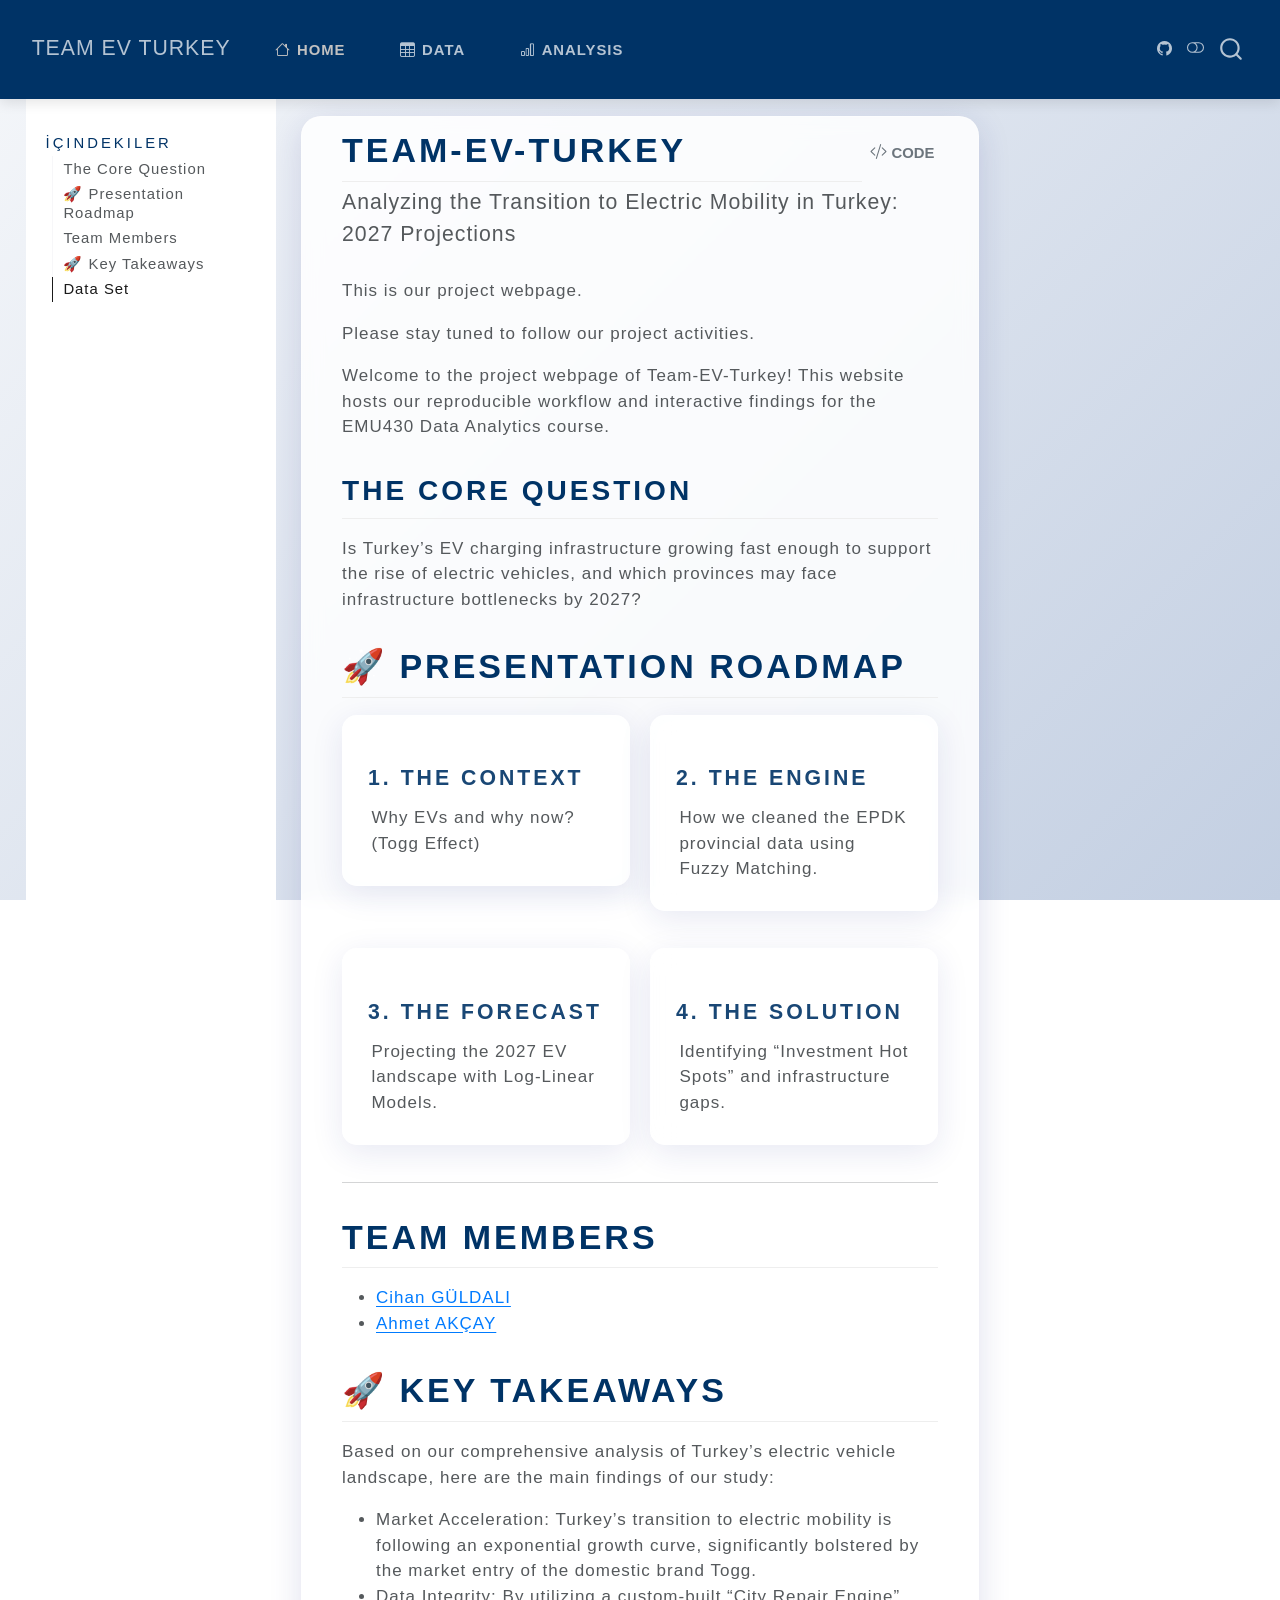
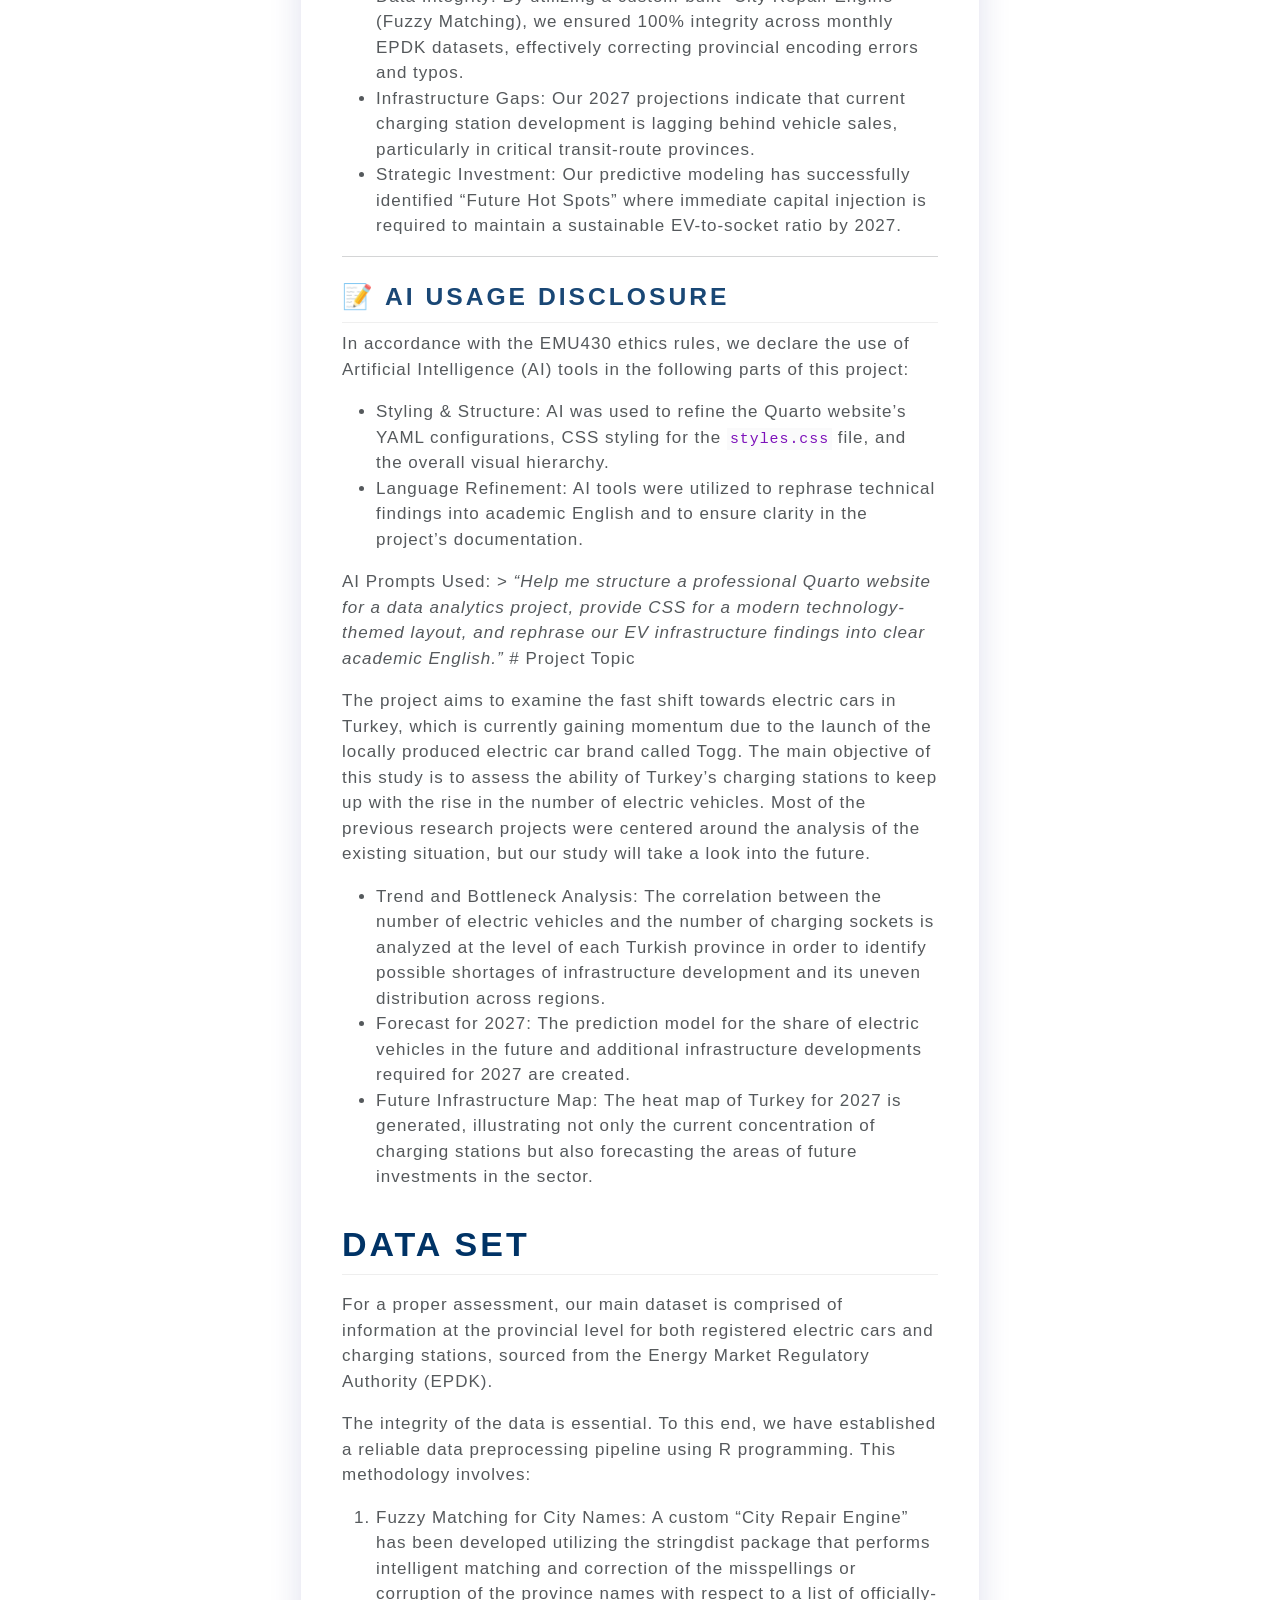
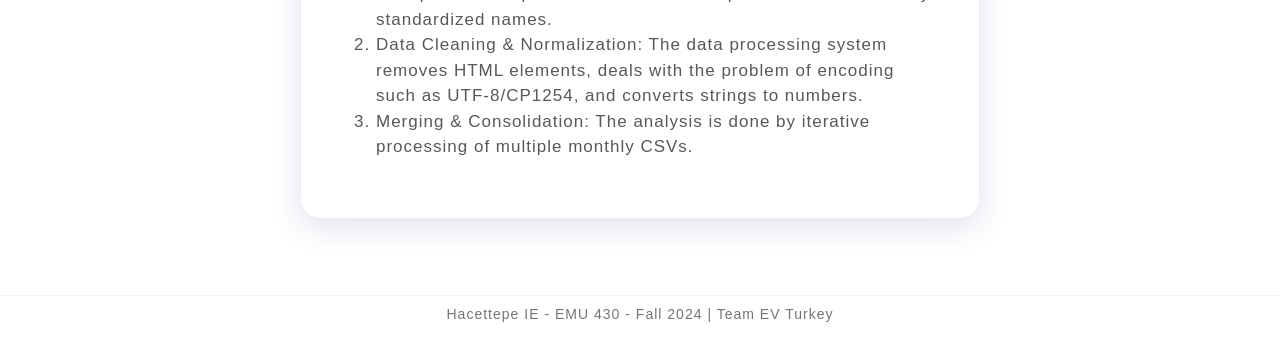
==== commit 8afc9b50: "Project migrated from 2024 to 2026 repository" ====
--- a/docs/index.html
+++ b/docs/index.html
@@ -2,16 +2,13 @@
 <html xmlns="http://www.w3.org/1999/xhtml" lang="en" xml:lang="en"><head>
 
 <meta charset="utf-8">
-<meta name="generator" content="quarto-1.9.29">
+<meta name="generator" content="quarto-1.8.25">
 
 <meta name="viewport" content="width=device-width, initial-scale=1.0, user-scalable=yes">
 
 
 <title>Team-EV-Turkey – Team EV Turkey</title>
 <style>
-/* Default styles provided by pandoc.
-** See https://pandoc.org/MANUAL.html#variables-for-html for config info.
-*/
 code{white-space: pre-wrap;}
 span.smallcaps{font-variant: small-caps;}
 div.columns{display: flex; gap: min(4vw, 1.5em);}
@@ -71,18 +68,19 @@
 <link href="./https://raw.githubusercontent.com/google/material-design-icons/master/png/device/battery_charging_full/materialicons/48dp/1x/baseline_battery_charging_full_black_48dp.png" rel="icon" type="image/png">
 <script src="site_libs/quarto-html/quarto.js" type="module"></script>
 <script src="site_libs/quarto-html/tabsets/tabsets.js" type="module"></script>
+<script src="site_libs/quarto-html/axe/axe-check.js" type="module"></script>
 <script src="site_libs/quarto-html/popper.min.js"></script>
 <script src="site_libs/quarto-html/tippy.umd.min.js"></script>
 <script src="site_libs/quarto-html/anchor.min.js"></script>
 <link href="site_libs/quarto-html/tippy.css" rel="stylesheet">
-<link href="site_libs/quarto-html/quarto-syntax-highlighting-dfa48a90d809c806c7ea2d5aecd9fc66.css" rel="stylesheet" class="quarto-color-scheme" id="quarto-text-highlighting-styles">
-<link href="site_libs/quarto-html/quarto-syntax-highlighting-dark-b7e9d026a7057f9c7db5de69bd565a73.css" rel="stylesheet" class="quarto-color-scheme quarto-color-alternate" id="quarto-text-highlighting-styles">
-<link href="site_libs/quarto-html/quarto-syntax-highlighting-dfa48a90d809c806c7ea2d5aecd9fc66.css" rel="stylesheet" class="quarto-color-scheme-extra" id="quarto-text-highlighting-styles">
+<link href="site_libs/quarto-html/quarto-syntax-highlighting-7b89279ff1a6dce999919e0e67d4d9ec.css" rel="stylesheet" class="quarto-color-scheme" id="quarto-text-highlighting-styles">
+<link href="site_libs/quarto-html/quarto-syntax-highlighting-dark-707d8167ce6003fca903bfe2be84ab7f.css" rel="stylesheet" class="quarto-color-scheme quarto-color-alternate" id="quarto-text-highlighting-styles">
+<link href="site_libs/quarto-html/quarto-syntax-highlighting-7b89279ff1a6dce999919e0e67d4d9ec.css" rel="stylesheet" class="quarto-color-scheme-extra" id="quarto-text-highlighting-styles">
 <script src="site_libs/bootstrap/bootstrap.min.js"></script>
 <link href="site_libs/bootstrap/bootstrap-icons.css" rel="stylesheet">
-<link href="site_libs/bootstrap/bootstrap-f0b09aa8865005aa16030095dc0580e4.min.css" rel="stylesheet" append-hash="true" class="quarto-color-scheme" id="quarto-bootstrap" data-mode="light">
-<link href="site_libs/bootstrap/bootstrap-dark-189acafdd542bb917a5eafebce35ac0d.min.css" rel="stylesheet" append-hash="true" class="quarto-color-scheme quarto-color-alternate" id="quarto-bootstrap" data-mode="dark">
-<link href="site_libs/bootstrap/bootstrap-f0b09aa8865005aa16030095dc0580e4.min.css" rel="stylesheet" append-hash="true" class="quarto-color-scheme-extra" id="quarto-bootstrap" data-mode="light">
+<link href="site_libs/bootstrap/bootstrap-743a8433c710c74d60f99ba239a18893.min.css" rel="stylesheet" append-hash="true" class="quarto-color-scheme" id="quarto-bootstrap" data-mode="light">
+<link href="site_libs/bootstrap/bootstrap-dark-3b57930e583fd2c7e0f872b524e54519.min.css" rel="stylesheet" append-hash="true" class="quarto-color-scheme quarto-color-alternate" id="quarto-bootstrap" data-mode="dark">
+<link href="site_libs/bootstrap/bootstrap-743a8433c710c74d60f99ba239a18893.min.css" rel="stylesheet" append-hash="true" class="quarto-color-scheme-extra" id="quarto-bootstrap" data-mode="light">
 <script id="quarto-search-options" type="application/json">{
   "location": "navbar",
   "copy-button": false,
@@ -285,6 +283,8 @@
     <nav class="navbar navbar-expand-lg " data-bs-theme="dark">
       <div class="navbar-container container-fluid">
       <div class="navbar-brand-container mx-auto">
+    <a href="./index.html" class="navbar-brand navbar-brand-logo">
+    </a>
     <a class="navbar-brand" href="./index.html">
     <span class="navbar-title">Team EV Turkey</span>
     </a>
--- a/docs/site_libs/quarto-html/quarto-syntax-highlighting-7b89279ff1a6dce999919e0e67d4d9ec.css
+++ b/docs/site_libs/quarto-html/quarto-syntax-highlighting-7b89279ff1a6dce999919e0e67d4d9ec.css
@@ -0,0 +1,236 @@
+/* quarto syntax highlight colors */
+:root {
+  --quarto-hl-ot-color: #003B4F;
+  --quarto-hl-at-color: #657422;
+  --quarto-hl-ss-color: #20794D;
+  --quarto-hl-an-color: #5E5E5E;
+  --quarto-hl-fu-color: #4758AB;
+  --quarto-hl-st-color: #20794D;
+  --quarto-hl-cf-color: #003B4F;
+  --quarto-hl-op-color: #5E5E5E;
+  --quarto-hl-er-color: #AD0000;
+  --quarto-hl-bn-color: #AD0000;
+  --quarto-hl-al-color: #AD0000;
+  --quarto-hl-va-color: #111111;
+  --quarto-hl-bu-color: inherit;
+  --quarto-hl-ex-color: inherit;
+  --quarto-hl-pp-color: #AD0000;
+  --quarto-hl-in-color: #5E5E5E;
+  --quarto-hl-vs-color: #20794D;
+  --quarto-hl-wa-color: #5E5E5E;
+  --quarto-hl-do-color: #5E5E5E;
+  --quarto-hl-im-color: #00769E;
+  --quarto-hl-ch-color: #20794D;
+  --quarto-hl-dt-color: #AD0000;
+  --quarto-hl-fl-color: #AD0000;
+  --quarto-hl-co-color: #5E5E5E;
+  --quarto-hl-cv-color: #5E5E5E;
+  --quarto-hl-cn-color: #8f5902;
+  --quarto-hl-sc-color: #5E5E5E;
+  --quarto-hl-dv-color: #AD0000;
+  --quarto-hl-kw-color: #003B4F;
+}
+
+/* other quarto variables */
+:root {
+  --quarto-font-monospace: SFMono-Regular, Menlo, Monaco, Consolas, "Liberation Mono", "Courier New", monospace;
+}
+
+/* syntax highlight based on Pandoc's rules */
+pre > code.sourceCode > span {
+  color: #003B4F;
+}
+
+code.sourceCode > span {
+  color: #003B4F;
+}
+
+div.sourceCode,
+div.sourceCode pre.sourceCode {
+  color: #003B4F;
+}
+
+/* Normal */
+code span {
+  color: #003B4F;
+}
+
+/* Alert */
+code span.al {
+  color: #AD0000;
+  font-style: inherit;
+}
+
+/* Annotation */
+code span.an {
+  color: #5E5E5E;
+  font-style: inherit;
+}
+
+/* Attribute */
+code span.at {
+  color: #657422;
+  font-style: inherit;
+}
+
+/* BaseN */
+code span.bn {
+  color: #AD0000;
+  font-style: inherit;
+}
+
+/* BuiltIn */
+code span.bu {
+  font-style: inherit;
+}
+
+/* ControlFlow */
+code span.cf {
+  color: #003B4F;
+  font-weight: bold;
+  font-style: inherit;
+}
+
+/* Char */
+code span.ch {
+  color: #20794D;
+  font-style: inherit;
+}
+
+/* Constant */
+code span.cn {
+  color: #8f5902;
+  font-style: inherit;
+}
+
+/* Comment */
+code span.co {
+  color: #5E5E5E;
+  font-style: inherit;
+}
+
+/* CommentVar */
+code span.cv {
+  color: #5E5E5E;
+  font-style: italic;
+}
+
+/* Documentation */
+code span.do {
+  color: #5E5E5E;
+  font-style: italic;
+}
+
+/* DataType */
+code span.dt {
+  color: #AD0000;
+  font-style: inherit;
+}
+
+/* DecVal */
+code span.dv {
+  color: #AD0000;
+  font-style: inherit;
+}
+
+/* Error */
+code span.er {
+  color: #AD0000;
+  font-style: inherit;
+}
+
+/* Extension */
+code span.ex {
+  font-style: inherit;
+}
+
+/* Float */
+code span.fl {
+  color: #AD0000;
+  font-style: inherit;
+}
+
+/* Function */
+code span.fu {
+  color: #4758AB;
+  font-style: inherit;
+}
+
+/* Import */
+code span.im {
+  color: #00769E;
+  font-style: inherit;
+}
+
+/* Information */
+code span.in {
+  color: #5E5E5E;
+  font-style: inherit;
+}
+
+/* Keyword */
+code span.kw {
+  color: #003B4F;
+  font-weight: bold;
+  font-style: inherit;
+}
+
+/* Operator */
+code span.op {
+  color: #5E5E5E;
+  font-style: inherit;
+}
+
+/* Other */
+code span.ot {
+  color: #003B4F;
+  font-style: inherit;
+}
+
+/* Preprocessor */
+code span.pp {
+  color: #AD0000;
+  font-style: inherit;
+}
+
+/* SpecialChar */
+code span.sc {
+  color: #5E5E5E;
+  font-style: inherit;
+}
+
+/* SpecialString */
+code span.ss {
+  color: #20794D;
+  font-style: inherit;
+}
+
+/* String */
+code span.st {
+  color: #20794D;
+  font-style: inherit;
+}
+
+/* Variable */
+code span.va {
+  color: #111111;
+  font-style: inherit;
+}
+
+/* VerbatimString */
+code span.vs {
+  color: #20794D;
+  font-style: inherit;
+}
+
+/* Warning */
+code span.wa {
+  color: #5E5E5E;
+  font-style: italic;
+}
+
+.prevent-inlining {
+  content: "</";
+}
+
+/*# sourceMappingURL=3944bc705cfaf4c80e56f77c5205168a.css.map */
--- a/docs/site_libs/quarto-html/quarto-syntax-highlighting-dark-707d8167ce6003fca903bfe2be84ab7f.css
+++ b/docs/site_libs/quarto-html/quarto-syntax-highlighting-dark-707d8167ce6003fca903bfe2be84ab7f.css
@@ -0,0 +1,219 @@
+/* quarto syntax highlight colors */
+:root {
+  --quarto-hl-al-color: #f07178;
+  --quarto-hl-an-color: #d4d0ab;
+  --quarto-hl-at-color: #00e0e0;
+  --quarto-hl-bn-color: #d4d0ab;
+  --quarto-hl-bu-color: #abe338;
+  --quarto-hl-ch-color: #abe338;
+  --quarto-hl-co-color: #f8f8f2;
+  --quarto-hl-cv-color: #ffd700;
+  --quarto-hl-cn-color: #ffd700;
+  --quarto-hl-cf-color: #ffa07a;
+  --quarto-hl-dt-color: #ffa07a;
+  --quarto-hl-dv-color: #d4d0ab;
+  --quarto-hl-do-color: #f8f8f2;
+  --quarto-hl-er-color: #f07178;
+  --quarto-hl-ex-color: #00e0e0;
+  --quarto-hl-fl-color: #d4d0ab;
+  --quarto-hl-fu-color: #ffa07a;
+  --quarto-hl-im-color: #abe338;
+  --quarto-hl-in-color: #d4d0ab;
+  --quarto-hl-kw-color: #ffa07a;
+  --quarto-hl-op-color: #ffa07a;
+  --quarto-hl-ot-color: #00e0e0;
+  --quarto-hl-pp-color: #dcc6e0;
+  --quarto-hl-re-color: #00e0e0;
+  --quarto-hl-sc-color: #abe338;
+  --quarto-hl-ss-color: #abe338;
+  --quarto-hl-st-color: #abe338;
+  --quarto-hl-va-color: #00e0e0;
+  --quarto-hl-vs-color: #abe338;
+  --quarto-hl-wa-color: #dcc6e0;
+}
+
+/* other quarto variables */
+:root {
+  --quarto-font-monospace: SFMono-Regular, Menlo, Monaco, Consolas, "Liberation Mono", "Courier New", monospace;
+}
+
+/* syntax highlight based on Pandoc's rules */
+pre > code.sourceCode > span {
+  color: #f8f8f2;
+}
+
+code.sourceCode > span {
+  color: #f8f8f2;
+}
+
+div.sourceCode,
+div.sourceCode pre.sourceCode {
+  color: #f8f8f2;
+}
+
+/* Normal */
+code span {
+  color: #f8f8f2;
+}
+
+/* Alert */
+code span.al {
+  color: #f07178;
+}
+
+/* Annotation */
+code span.an {
+  color: #d4d0ab;
+}
+
+/* Attribute */
+code span.at {
+  color: #00e0e0;
+}
+
+/* BaseN */
+code span.bn {
+  color: #d4d0ab;
+}
+
+/* BuiltIn */
+code span.bu {
+  color: #abe338;
+}
+
+/* ControlFlow */
+code span.cf {
+  font-weight: bold;
+  color: #ffa07a;
+}
+
+/* Char */
+code span.ch {
+  color: #abe338;
+}
+
+/* Constant */
+code span.cn {
+  color: #ffd700;
+}
+
+/* Comment */
+code span.co {
+  font-style: italic;
+  color: #f8f8f2;
+}
+
+/* CommentVar */
+code span.cv {
+  color: #ffd700;
+}
+
+/* Documentation */
+code span.do {
+  color: #f8f8f2;
+}
+
+/* DataType */
+code span.dt {
+  color: #ffa07a;
+}
+
+/* DecVal */
+code span.dv {
+  color: #d4d0ab;
+}
+
+/* Error */
+code span.er {
+  color: #f07178;
+  text-decoration: underline;
+}
+
+/* Extension */
+code span.ex {
+  font-weight: bold;
+  color: #00e0e0;
+}
+
+/* Float */
+code span.fl {
+  color: #d4d0ab;
+}
+
+/* Function */
+code span.fu {
+  color: #ffa07a;
+}
+
+/* Import */
+code span.im {
+  color: #abe338;
+}
+
+/* Information */
+code span.in {
+  color: #d4d0ab;
+}
+
+/* Keyword */
+code span.kw {
+  font-weight: bold;
+  color: #ffa07a;
+}
+
+/* Operator */
+code span.op {
+  color: #ffa07a;
+}
+
+/* Other */
+code span.ot {
+  color: #00e0e0;
+}
+
+/* Preprocessor */
+code span.pp {
+  color: #dcc6e0;
+}
+
+/* RegionMarker */
+code span.re {
+  background-color: #f8f8f2;
+  color: #00e0e0;
+}
+
+/* SpecialChar */
+code span.sc {
+  color: #abe338;
+}
+
+/* SpecialString */
+code span.ss {
+  color: #abe338;
+}
+
+/* String */
+code span.st {
+  color: #abe338;
+}
+
+/* Variable */
+code span.va {
+  color: #00e0e0;
+}
+
+/* VerbatimString */
+code span.vs {
+  color: #abe338;
+}
+
+/* Warning */
+code span.wa {
+  color: #dcc6e0;
+}
+
+.prevent-inlining {
+  content: "</";
+}
+
+/*# sourceMappingURL=f5ab3bb6f5ded8da9f12dd3a91d3da26.css.map */
--- a/docs/site_libs/quarto-html/quarto-syntax-highlighting-7b89279ff1a6dce999919e0e67d4d9ec.css
+++ b/docs/site_libs/quarto-html/quarto-syntax-highlighting-7b89279ff1a6dce999919e0e67d4d9ec.css
@@ -0,0 +1,236 @@
+/* quarto syntax highlight colors */
+:root {
+  --quarto-hl-ot-color: #003B4F;
+  --quarto-hl-at-color: #657422;
+  --quarto-hl-ss-color: #20794D;
+  --quarto-hl-an-color: #5E5E5E;
+  --quarto-hl-fu-color: #4758AB;
+  --quarto-hl-st-color: #20794D;
+  --quarto-hl-cf-color: #003B4F;
+  --quarto-hl-op-color: #5E5E5E;
+  --quarto-hl-er-color: #AD0000;
+  --quarto-hl-bn-color: #AD0000;
+  --quarto-hl-al-color: #AD0000;
+  --quarto-hl-va-color: #111111;
+  --quarto-hl-bu-color: inherit;
+  --quarto-hl-ex-color: inherit;
+  --quarto-hl-pp-color: #AD0000;
+  --quarto-hl-in-color: #5E5E5E;
+  --quarto-hl-vs-color: #20794D;
+  --quarto-hl-wa-color: #5E5E5E;
+  --quarto-hl-do-color: #5E5E5E;
+  --quarto-hl-im-color: #00769E;
+  --quarto-hl-ch-color: #20794D;
+  --quarto-hl-dt-color: #AD0000;
+  --quarto-hl-fl-color: #AD0000;
+  --quarto-hl-co-color: #5E5E5E;
+  --quarto-hl-cv-color: #5E5E5E;
+  --quarto-hl-cn-color: #8f5902;
+  --quarto-hl-sc-color: #5E5E5E;
+  --quarto-hl-dv-color: #AD0000;
+  --quarto-hl-kw-color: #003B4F;
+}
+
+/* other quarto variables */
+:root {
+  --quarto-font-monospace: SFMono-Regular, Menlo, Monaco, Consolas, "Liberation Mono", "Courier New", monospace;
+}
+
+/* syntax highlight based on Pandoc's rules */
+pre > code.sourceCode > span {
+  color: #003B4F;
+}
+
+code.sourceCode > span {
+  color: #003B4F;
+}
+
+div.sourceCode,
+div.sourceCode pre.sourceCode {
+  color: #003B4F;
+}
+
+/* Normal */
+code span {
+  color: #003B4F;
+}
+
+/* Alert */
+code span.al {
+  color: #AD0000;
+  font-style: inherit;
+}
+
+/* Annotation */
+code span.an {
+  color: #5E5E5E;
+  font-style: inherit;
+}
+
+/* Attribute */
+code span.at {
+  color: #657422;
+  font-style: inherit;
+}
+
+/* BaseN */
+code span.bn {
+  color: #AD0000;
+  font-style: inherit;
+}
+
+/* BuiltIn */
+code span.bu {
+  font-style: inherit;
+}
+
+/* ControlFlow */
+code span.cf {
+  color: #003B4F;
+  font-weight: bold;
+  font-style: inherit;
+}
+
+/* Char */
+code span.ch {
+  color: #20794D;
+  font-style: inherit;
+}
+
+/* Constant */
+code span.cn {
+  color: #8f5902;
+  font-style: inherit;
+}
+
+/* Comment */
+code span.co {
+  color: #5E5E5E;
+  font-style: inherit;
+}
+
+/* CommentVar */
+code span.cv {
+  color: #5E5E5E;
+  font-style: italic;
+}
+
+/* Documentation */
+code span.do {
+  color: #5E5E5E;
+  font-style: italic;
+}
+
+/* DataType */
+code span.dt {
+  color: #AD0000;
+  font-style: inherit;
+}
+
+/* DecVal */
+code span.dv {
+  color: #AD0000;
+  font-style: inherit;
+}
+
+/* Error */
+code span.er {
+  color: #AD0000;
+  font-style: inherit;
+}
+
+/* Extension */
+code span.ex {
+  font-style: inherit;
+}
+
+/* Float */
+code span.fl {
+  color: #AD0000;
+  font-style: inherit;
+}
+
+/* Function */
+code span.fu {
+  color: #4758AB;
+  font-style: inherit;
+}
+
+/* Import */
+code span.im {
+  color: #00769E;
+  font-style: inherit;
+}
+
+/* Information */
+code span.in {
+  color: #5E5E5E;
+  font-style: inherit;
+}
+
+/* Keyword */
+code span.kw {
+  color: #003B4F;
+  font-weight: bold;
+  font-style: inherit;
+}
+
+/* Operator */
+code span.op {
+  color: #5E5E5E;
+  font-style: inherit;
+}
+
+/* Other */
+code span.ot {
+  color: #003B4F;
+  font-style: inherit;
+}
+
+/* Preprocessor */
+code span.pp {
+  color: #AD0000;
+  font-style: inherit;
+}
+
+/* SpecialChar */
+code span.sc {
+  color: #5E5E5E;
+  font-style: inherit;
+}
+
+/* SpecialString */
+code span.ss {
+  color: #20794D;
+  font-style: inherit;
+}
+
+/* String */
+code span.st {
+  color: #20794D;
+  font-style: inherit;
+}
+
+/* Variable */
+code span.va {
+  color: #111111;
+  font-style: inherit;
+}
+
+/* VerbatimString */
+code span.vs {
+  color: #20794D;
+  font-style: inherit;
+}
+
+/* Warning */
+code span.wa {
+  color: #5E5E5E;
+  font-style: italic;
+}
+
+.prevent-inlining {
+  content: "</";
+}
+
+/*# sourceMappingURL=3944bc705cfaf4c80e56f77c5205168a.css.map */
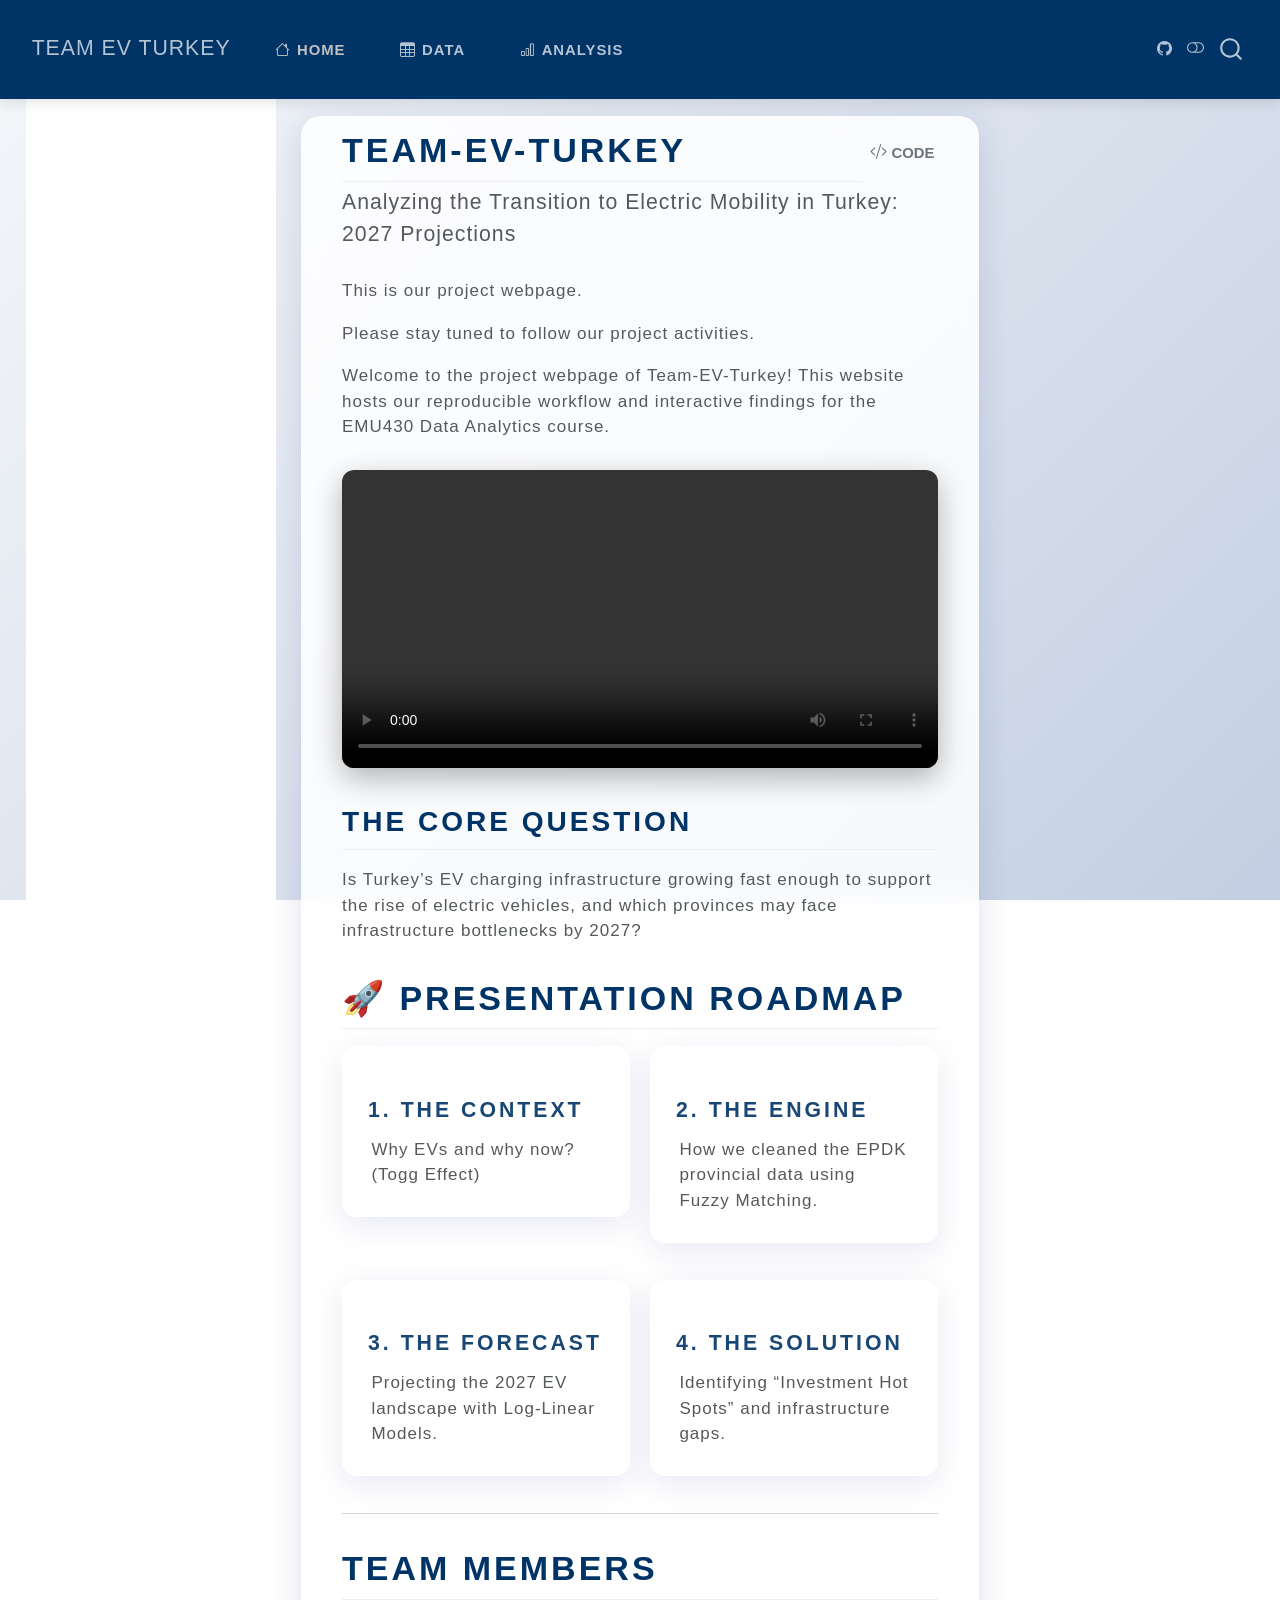
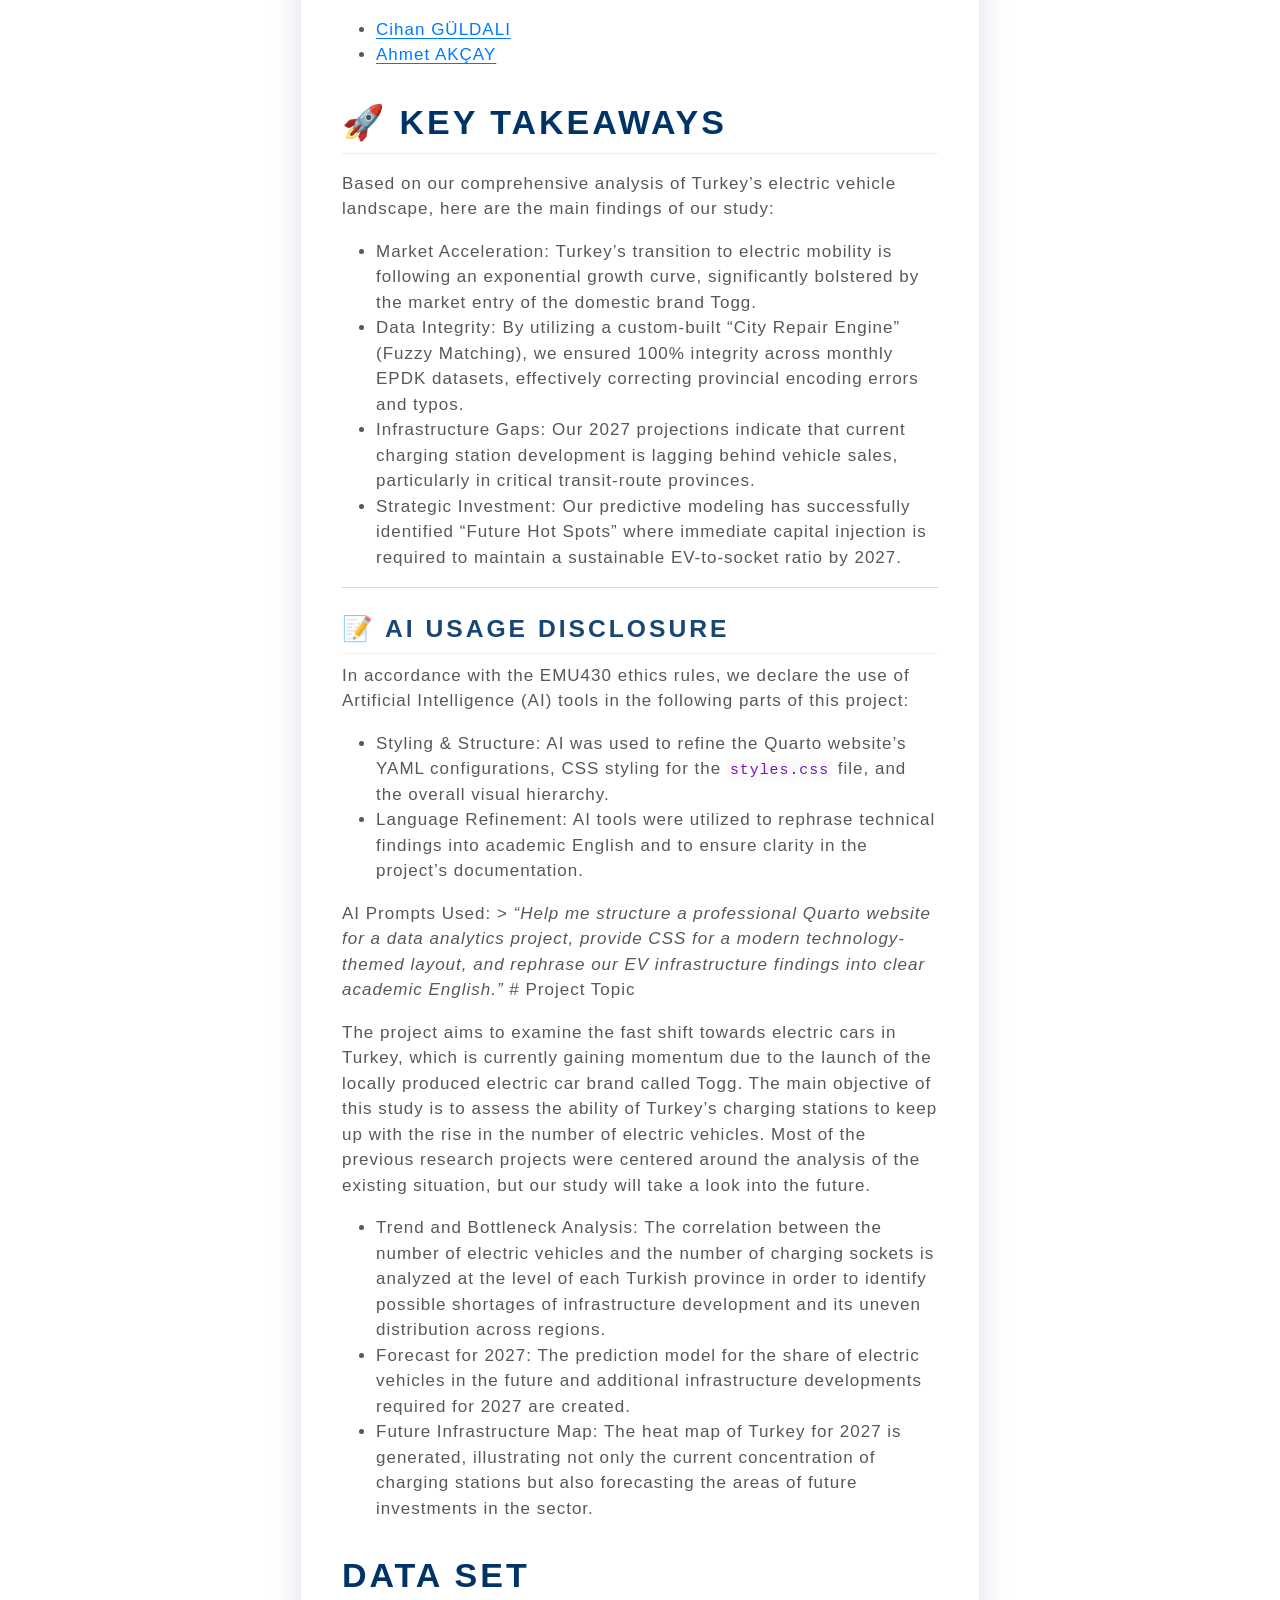
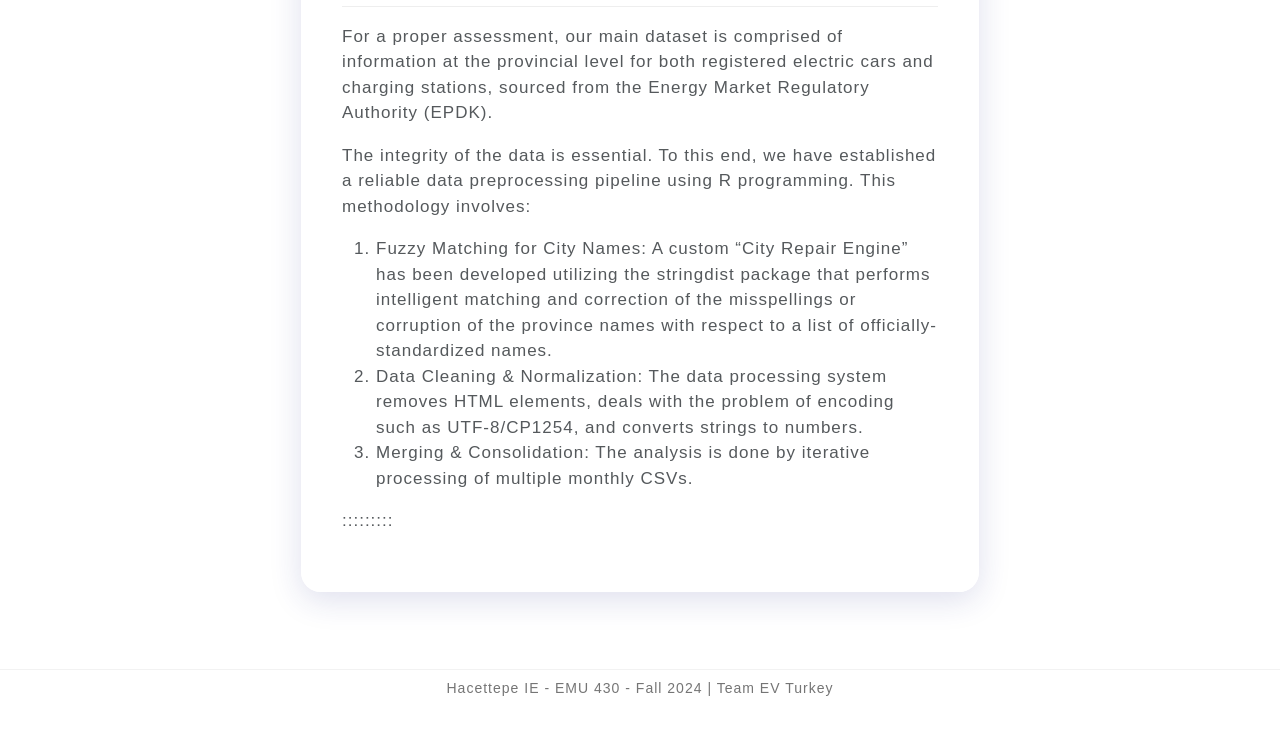
==== commit 63107bb7: "Video" ====
--- a/docs/index.html
+++ b/docs/index.html
@@ -323,27 +323,113 @@
 <div id="quarto-content" class="quarto-container page-columns page-rows-contents page-layout-article page-navbar">
 <!-- sidebar -->
   <nav id="quarto-sidebar" class="sidebar collapse collapse-horizontal quarto-sidebar-collapse-item sidebar-navigation floating overflow-auto">
-    <nav id="TOC" role="doc-toc" class="toc-active">
-    <h2 id="toc-title">İçindekiler</h2>
-   
-  <ul>
-  <li><a href="#the-core-question" id="toc-the-core-question" class="nav-link active" data-scroll-target="#the-core-question">The Core Question</a></li>
-  <li><a href="#presentation-roadmap" id="toc-presentation-roadmap" class="nav-link" data-scroll-target="#presentation-roadmap">🚀 Presentation Roadmap</a></li>
-  <li><a href="#team-members" id="toc-team-members" class="nav-link" data-scroll-target="#team-members">Team Members</a></li>
-  <li><a href="#key-takeaways" id="toc-key-takeaways" class="nav-link" data-scroll-target="#key-takeaways">🚀 Key Takeaways</a>
-  <ul class="collapse">
-  <li><a href="#ai-usage-disclosure" id="toc-ai-usage-disclosure" class="nav-link" data-scroll-target="#ai-usage-disclosure">📝 AI Usage Disclosure</a></li>
-  </ul></li>
-  <li><a href="#data-set" id="toc-data-set" class="nav-link" data-scroll-target="#data-set">Data Set</a></li>
-  </ul>
-</nav>
+    
 </nav>
 <div id="quarto-sidebar-glass" class="quarto-sidebar-collapse-item" data-bs-toggle="collapse" data-bs-target=".quarto-sidebar-collapse-item"></div>
 <!-- margin-sidebar -->
     <div id="quarto-margin-sidebar" class="sidebar margin-sidebar zindex-bottom">
     </div>
 <!-- main -->
-<main class="content" id="quarto-document-content">
+<div class="modal fade" id="quarto-embedded-source-code-modal" tabindex="-1" aria-labelledby="quarto-embedded-source-code-modal-label" aria-hidden="true"><div class="modal-dialog modal-dialog-scrollable"><div class="modal-content"><div class="modal-header"><h5 class="modal-title" id="quarto-embedded-source-code-modal-label">Source Code</h5><button class="btn-close" data-bs-dismiss="modal"></button></div><div class="modal-body"><div class="">
+<div class="code-copy-outer-scaffold"><div class="sourceCode" id="cb1" data-shortcodes="false"><pre class="sourceCode markdown code-with-copy"><code class="sourceCode markdown"><span id="cb1-1"><a href="#cb1-1" aria-hidden="true" tabindex="-1"></a><span class="co">---</span></span>
+<span id="cb1-2"><a href="#cb1-2" aria-hidden="true" tabindex="-1"></a><span class="an">title:</span><span class="co"> "Team-EV-Turkey"</span></span>
+<span id="cb1-3"><a href="#cb1-3" aria-hidden="true" tabindex="-1"></a><span class="an">subtitle:</span><span class="co"> "Analyzing the Transition to Electric Mobility in Turkey: 2027 Projections"</span></span>
+<span id="cb1-4"><a href="#cb1-4" aria-hidden="true" tabindex="-1"></a><span class="an">sidebar:</span><span class="co"> false </span></span>
+<span id="cb1-5"><a href="#cb1-5" aria-hidden="true" tabindex="-1"></a><span class="co">---</span></span>
+<span id="cb1-6"><a href="#cb1-6" aria-hidden="true" tabindex="-1"></a></span>
+<span id="cb1-7"><a href="#cb1-7" aria-hidden="true" tabindex="-1"></a>This is our project webpage.</span>
+<span id="cb1-8"><a href="#cb1-8" aria-hidden="true" tabindex="-1"></a></span>
+<span id="cb1-9"><a href="#cb1-9" aria-hidden="true" tabindex="-1"></a>Please stay tuned to follow our project activities.</span>
+<span id="cb1-10"><a href="#cb1-10" aria-hidden="true" tabindex="-1"></a></span>
+<span id="cb1-11"><a href="#cb1-11" aria-hidden="true" tabindex="-1"></a>Welcome to the project webpage of **Team-EV-Turkey**! This website hosts our reproducible workflow and interactive findings for the **EMU430 Data Analytics** course.\</span>
+<span id="cb1-12"><a href="#cb1-12" aria-hidden="true" tabindex="-1"></a></span>
+<span id="cb1-13"><a href="#cb1-13" aria-hidden="true" tabindex="-1"></a>::::::::: {style="text-align: center; margin: 30px 0;"}</span>
+<span id="cb1-14"><a href="#cb1-14" aria-hidden="true" tabindex="-1"></a><span class="dt">&lt;</span><span class="kw">video</span><span class="ot"> style</span><span class="op">=</span><span class="st">"width: 100%; max-width: 900px; border-radius: 12px; box-shadow: 0 10px 30px rgba(0,0,0,0.3);"</span><span class="ot"> controls</span><span class="dt">&gt;</span></span>
+<span id="cb1-15"><a href="#cb1-15" aria-hidden="true" tabindex="-1"></a></span>
+<span id="cb1-16"><a href="#cb1-16" aria-hidden="true" tabindex="-1"></a><span class="dt">&lt;</span><span class="kw">source</span><span class="ot"> src</span><span class="op">=</span><span class="st">"images/son.mp4"</span><span class="ot"> type</span><span class="op">=</span><span class="st">"video/mp4"</span><span class="dt">&gt;</span></span>
+<span id="cb1-17"><a href="#cb1-17" aria-hidden="true" tabindex="-1"></a></span>
+<span id="cb1-18"><a href="#cb1-18" aria-hidden="true" tabindex="-1"></a>Tarayıcınız video etiketini desteklemiyor. <span class="dt">&lt;/</span><span class="kw">video</span><span class="dt">&gt;</span></span>
+<span id="cb1-19"><a href="#cb1-19" aria-hidden="true" tabindex="-1"></a></span>
+<span id="cb1-20"><a href="#cb1-20" aria-hidden="true" tabindex="-1"></a><span class="dt">&lt;/</span><span class="kw">div</span><span class="dt">&gt;</span></span>
+<span id="cb1-21"><a href="#cb1-21" aria-hidden="true" tabindex="-1"></a></span>
+<span id="cb1-22"><a href="#cb1-22" aria-hidden="true" tabindex="-1"></a><span class="fu">## The Core Question</span></span>
+<span id="cb1-23"><a href="#cb1-23" aria-hidden="true" tabindex="-1"></a></span>
+<span id="cb1-24"><a href="#cb1-24" aria-hidden="true" tabindex="-1"></a>Is Turkey’s EV charging infrastructure growing fast enough to support the rise of electric vehicles, and which provinces may face infrastructure bottlenecks by 2027?</span>
+<span id="cb1-25"><a href="#cb1-25" aria-hidden="true" tabindex="-1"></a></span>
+<span id="cb1-26"><a href="#cb1-26" aria-hidden="true" tabindex="-1"></a><span class="fu"># 🚀 Presentation Roadmap</span></span>
+<span id="cb1-27"><a href="#cb1-27" aria-hidden="true" tabindex="-1"></a></span>
+<span id="cb1-28"><a href="#cb1-28" aria-hidden="true" tabindex="-1"></a>::::: {layout-ncol="2"}</span>
+<span id="cb1-29"><a href="#cb1-29" aria-hidden="true" tabindex="-1"></a>::: {.card .glass-card}</span>
+<span id="cb1-30"><a href="#cb1-30" aria-hidden="true" tabindex="-1"></a><span class="fu">#### 1. The Context</span></span>
+<span id="cb1-31"><a href="#cb1-31" aria-hidden="true" tabindex="-1"></a></span>
+<span id="cb1-32"><a href="#cb1-32" aria-hidden="true" tabindex="-1"></a>Why EVs and why now? (Togg Effect)</span>
+<span id="cb1-33"><a href="#cb1-33" aria-hidden="true" tabindex="-1"></a>:::</span>
+<span id="cb1-34"><a href="#cb1-34" aria-hidden="true" tabindex="-1"></a></span>
+<span id="cb1-35"><a href="#cb1-35" aria-hidden="true" tabindex="-1"></a>::: {.card .glass-card}</span>
+<span id="cb1-36"><a href="#cb1-36" aria-hidden="true" tabindex="-1"></a><span class="fu">#### 2. The Engine</span></span>
+<span id="cb1-37"><a href="#cb1-37" aria-hidden="true" tabindex="-1"></a></span>
+<span id="cb1-38"><a href="#cb1-38" aria-hidden="true" tabindex="-1"></a>How we cleaned the EPDK provincial data using Fuzzy Matching.</span>
+<span id="cb1-39"><a href="#cb1-39" aria-hidden="true" tabindex="-1"></a>:::</span>
+<span id="cb1-40"><a href="#cb1-40" aria-hidden="true" tabindex="-1"></a>:::::</span>
+<span id="cb1-41"><a href="#cb1-41" aria-hidden="true" tabindex="-1"></a></span>
+<span id="cb1-42"><a href="#cb1-42" aria-hidden="true" tabindex="-1"></a>::::: {layout-ncol="2"}</span>
+<span id="cb1-43"><a href="#cb1-43" aria-hidden="true" tabindex="-1"></a>::: {.card .glass-card}</span>
+<span id="cb1-44"><a href="#cb1-44" aria-hidden="true" tabindex="-1"></a><span class="fu">#### 3. The Forecast</span></span>
+<span id="cb1-45"><a href="#cb1-45" aria-hidden="true" tabindex="-1"></a></span>
+<span id="cb1-46"><a href="#cb1-46" aria-hidden="true" tabindex="-1"></a>Projecting the 2027 EV landscape with Log-Linear Models.</span>
+<span id="cb1-47"><a href="#cb1-47" aria-hidden="true" tabindex="-1"></a>:::</span>
+<span id="cb1-48"><a href="#cb1-48" aria-hidden="true" tabindex="-1"></a></span>
+<span id="cb1-49"><a href="#cb1-49" aria-hidden="true" tabindex="-1"></a>::: {.card .glass-card}</span>
+<span id="cb1-50"><a href="#cb1-50" aria-hidden="true" tabindex="-1"></a><span class="fu">#### 4. The Solution</span></span>
+<span id="cb1-51"><a href="#cb1-51" aria-hidden="true" tabindex="-1"></a></span>
+<span id="cb1-52"><a href="#cb1-52" aria-hidden="true" tabindex="-1"></a>Identifying "Investment Hot Spots" and infrastructure gaps.</span>
+<span id="cb1-53"><a href="#cb1-53" aria-hidden="true" tabindex="-1"></a>:::</span>
+<span id="cb1-54"><a href="#cb1-54" aria-hidden="true" tabindex="-1"></a>:::::</span>
+<span id="cb1-55"><a href="#cb1-55" aria-hidden="true" tabindex="-1"></a></span>
+<span id="cb1-56"><a href="#cb1-56" aria-hidden="true" tabindex="-1"></a>------------------------------------------------------------------------</span>
+<span id="cb1-57"><a href="#cb1-57" aria-hidden="true" tabindex="-1"></a></span>
+<span id="cb1-58"><a href="#cb1-58" aria-hidden="true" tabindex="-1"></a><span class="fu"># Team Members</span></span>
+<span id="cb1-59"><a href="#cb1-59" aria-hidden="true" tabindex="-1"></a></span>
+<span id="cb1-60"><a href="#cb1-60" aria-hidden="true" tabindex="-1"></a><span class="ss">-   </span><span class="co">[</span><span class="ot">Cihan GÜLDALI</span><span class="co">](https://github.com/cihanguldali-del)</span></span>
+<span id="cb1-61"><a href="#cb1-61" aria-hidden="true" tabindex="-1"></a><span class="ss">-   </span><span class="co">[</span><span class="ot">Ahmet AKÇAY</span><span class="co">](https://github.com/ahmetakcay06)</span></span>
+<span id="cb1-62"><a href="#cb1-62" aria-hidden="true" tabindex="-1"></a></span>
+<span id="cb1-63"><a href="#cb1-63" aria-hidden="true" tabindex="-1"></a><span class="fu"># 🚀 Key Takeaways</span></span>
+<span id="cb1-64"><a href="#cb1-64" aria-hidden="true" tabindex="-1"></a></span>
+<span id="cb1-65"><a href="#cb1-65" aria-hidden="true" tabindex="-1"></a>Based on our comprehensive analysis of Turkey's electric vehicle landscape, here are the main findings of our study:</span>
+<span id="cb1-66"><a href="#cb1-66" aria-hidden="true" tabindex="-1"></a></span>
+<span id="cb1-67"><a href="#cb1-67" aria-hidden="true" tabindex="-1"></a><span class="ss">-   </span>**Market Acceleration:** Turkey's transition to electric mobility is following an exponential growth curve, significantly bolstered by the market entry of the domestic brand Togg.</span>
+<span id="cb1-68"><a href="#cb1-68" aria-hidden="true" tabindex="-1"></a><span class="ss">-   </span>**Data Integrity:** By utilizing a custom-built "City Repair Engine" (Fuzzy Matching), we ensured 100% integrity across monthly EPDK datasets, effectively correcting provincial encoding errors and typos.</span>
+<span id="cb1-69"><a href="#cb1-69" aria-hidden="true" tabindex="-1"></a><span class="ss">-   </span>**Infrastructure Gaps:** Our 2027 projections indicate that current charging station development is lagging behind vehicle sales, particularly in critical transit-route provinces.</span>
+<span id="cb1-70"><a href="#cb1-70" aria-hidden="true" tabindex="-1"></a><span class="ss">-   </span>**Strategic Investment:** Our predictive modeling has successfully identified "Future Hot Spots" where immediate capital injection is required to maintain a sustainable EV-to-socket ratio by 2027.</span>
+<span id="cb1-71"><a href="#cb1-71" aria-hidden="true" tabindex="-1"></a></span>
+<span id="cb1-72"><a href="#cb1-72" aria-hidden="true" tabindex="-1"></a>------------------------------------------------------------------------</span>
+<span id="cb1-73"><a href="#cb1-73" aria-hidden="true" tabindex="-1"></a></span>
+<span id="cb1-74"><a href="#cb1-74" aria-hidden="true" tabindex="-1"></a><span class="fu">### 📝 AI Usage Disclosure</span></span>
+<span id="cb1-75"><a href="#cb1-75" aria-hidden="true" tabindex="-1"></a></span>
+<span id="cb1-76"><a href="#cb1-76" aria-hidden="true" tabindex="-1"></a>In accordance with the EMU430 ethics rules, we declare the use of Artificial Intelligence (AI) tools in the following parts of this project:</span>
+<span id="cb1-77"><a href="#cb1-77" aria-hidden="true" tabindex="-1"></a></span>
+<span id="cb1-78"><a href="#cb1-78" aria-hidden="true" tabindex="-1"></a><span class="ss">-   </span>**Styling &amp; Structure:** AI was used to refine the Quarto website's YAML configurations, CSS styling for the <span class="in">`styles.css`</span> file, and the overall visual hierarchy.</span>
+<span id="cb1-79"><a href="#cb1-79" aria-hidden="true" tabindex="-1"></a><span class="ss">-   </span>**Language Refinement:** AI tools were utilized to rephrase technical findings into academic English and to ensure clarity in the project's documentation.</span>
+<span id="cb1-80"><a href="#cb1-80" aria-hidden="true" tabindex="-1"></a></span>
+<span id="cb1-81"><a href="#cb1-81" aria-hidden="true" tabindex="-1"></a>**AI Prompts Used:** <span class="sc">\&gt;</span> *"Help me structure a professional Quarto website for a data analytics project, provide CSS for a modern technology-themed layout, and rephrase our EV infrastructure findings into clear academic English."* <span class="sc">\#</span> Project Topic</span>
+<span id="cb1-82"><a href="#cb1-82" aria-hidden="true" tabindex="-1"></a></span>
+<span id="cb1-83"><a href="#cb1-83" aria-hidden="true" tabindex="-1"></a>The project aims to examine the fast shift towards electric cars in Turkey, which is currently gaining momentum due to the launch of the locally produced electric car brand called Togg. The main objective of this study is to assess the ability of Turkey's charging stations to keep up with the rise in the number of electric vehicles. Most of the previous research projects were centered around the analysis of the existing situation, but our study will take a look into the future.</span>
+<span id="cb1-84"><a href="#cb1-84" aria-hidden="true" tabindex="-1"></a></span>
+<span id="cb1-85"><a href="#cb1-85" aria-hidden="true" tabindex="-1"></a><span class="ss">-   </span>**Trend and Bottleneck Analysis:** The correlation between the number of electric vehicles and the number of charging sockets is analyzed at the level of each Turkish province in order to identify possible shortages of infrastructure development and its uneven distribution across regions.</span>
+<span id="cb1-86"><a href="#cb1-86" aria-hidden="true" tabindex="-1"></a><span class="ss">-   </span>**Forecast for 2027:** The prediction model for the share of electric vehicles in the future and additional infrastructure developments required for 2027 are created.</span>
+<span id="cb1-87"><a href="#cb1-87" aria-hidden="true" tabindex="-1"></a><span class="ss">-   </span>**Future Infrastructure Map:** The heat map of Turkey for 2027 is generated, illustrating not only the current concentration of charging stations but also forecasting the areas of future investments in the sector.</span>
+<span id="cb1-88"><a href="#cb1-88" aria-hidden="true" tabindex="-1"></a></span>
+<span id="cb1-89"><a href="#cb1-89" aria-hidden="true" tabindex="-1"></a><span class="fu"># Data Set</span></span>
+<span id="cb1-90"><a href="#cb1-90" aria-hidden="true" tabindex="-1"></a></span>
+<span id="cb1-91"><a href="#cb1-91" aria-hidden="true" tabindex="-1"></a>For a proper assessment, our main dataset is comprised of information at the provincial level for both registered electric cars and charging stations, sourced from the Energy Market Regulatory Authority (EPDK).</span>
+<span id="cb1-92"><a href="#cb1-92" aria-hidden="true" tabindex="-1"></a></span>
+<span id="cb1-93"><a href="#cb1-93" aria-hidden="true" tabindex="-1"></a>The integrity of the data is essential. To this end, we have established a reliable data preprocessing pipeline using R programming. This methodology involves:</span>
+<span id="cb1-94"><a href="#cb1-94" aria-hidden="true" tabindex="-1"></a></span>
+<span id="cb1-95"><a href="#cb1-95" aria-hidden="true" tabindex="-1"></a><span class="ss">1.  </span>**Fuzzy Matching for City Names:** A custom "City Repair Engine" has been developed utilizing the stringdist package that performs intelligent matching and correction of the misspellings or corruption of the province names with respect to a list of officially-standardized names.</span>
+<span id="cb1-96"><a href="#cb1-96" aria-hidden="true" tabindex="-1"></a><span class="ss">2.  </span>**Data Cleaning &amp; Normalization:** The data processing system removes HTML elements, deals with the problem of encoding such as UTF-8/CP1254, and converts strings to numbers.</span>
+<span id="cb1-97"><a href="#cb1-97" aria-hidden="true" tabindex="-1"></a><span class="ss">3.  </span>**Merging &amp; Consolidation:** The analysis is done by iterative processing of multiple monthly CSVs.</span>
+<span id="cb1-98"><a href="#cb1-98" aria-hidden="true" tabindex="-1"></a>:::::::::</span></code></pre></div><button title="Copy to Clipboard" class="code-copy-button" data-in-quarto-modal=""><i class="bi"></i></button></div>
+</div></div></div></div></div><main class="content" id="quarto-document-content">
 
 
 <header id="title-block-header" class="quarto-title-block default">
@@ -368,7 +454,13 @@
 
 <p>This is our project webpage.</p>
 <p>Please stay tuned to follow our project activities.</p>
-<p>Welcome to the project webpage of <strong>Team-EV-Turkey</strong>! This website hosts our reproducible workflow and interactive findings for the <strong>EMU430 Data Analytics</strong> course.</p>
+<p>Welcome to the project webpage of <strong>Team-EV-Turkey</strong>! This website hosts our reproducible workflow and interactive findings for the <strong>EMU430 Data Analytics</strong> course.<br>
+</p>
+<div style="text-align: center; margin: 30px 0;">
+<video style="width: 100%; max-width: 900px; border-radius: 12px; box-shadow: 0 10px 30px rgba(0,0,0,0.3);" controls="">
+<source src="images/son.mp4" type="video/mp4">
+<p>Tarayıcınız video etiketini desteklemiyor. </p>
+</video></div>
 <section id="the-core-question" class="level2">
 <h2 class="anchored" data-anchor-id="the-core-question">The Core Question</h2>
 <p>Is Turkey’s EV charging infrastructure growing fast enough to support the rise of electric vehicles, and which provinces may face infrastructure bottlenecks by 2027?</p>
@@ -443,13 +535,15 @@
 <li><strong>Data Cleaning &amp; Normalization:</strong> The data processing system removes HTML elements, deals with the problem of encoding such as UTF-8/CP1254, and converts strings to numbers.</li>
 <li><strong>Merging &amp; Consolidation:</strong> The analysis is done by iterative processing of multiple monthly CSVs.</li>
 </ol>
+<p>:::::::::</p>
 
 
 <!-- -->
 
 </section>
-
-<a onclick="window.scrollTo(0, 0); return false;" role="button" id="quarto-back-to-top"><i class="bi bi-arrow-up"></i> Back to top</a></main> <!-- /main -->
+<a onclick="window.scrollTo(0, 0); return false;" role="button" id="quarto-back-to-top"><i class="bi bi-arrow-up"></i> Back to top</a></main></div>
+
+ <!-- /main -->
 <script id="quarto-html-after-body" type="application/javascript">
   window.document.addEventListener("DOMContentLoaded", function (event) {
     // Ensure there is a toggle, if there isn't float one in the top right
@@ -913,93 +1007,8 @@
       }
     }
   });
-  </script><div class="modal fade" id="quarto-embedded-source-code-modal" tabindex="-1" aria-labelledby="quarto-embedded-source-code-modal-label" aria-hidden="true"><div class="modal-dialog modal-dialog-scrollable"><div class="modal-content"><div class="modal-header"><h5 class="modal-title" id="quarto-embedded-source-code-modal-label">Source Code</h5><button class="btn-close" data-bs-dismiss="modal"></button></div><div class="modal-body"><div class="">
-<div class="code-copy-outer-scaffold"><div class="sourceCode" id="cb1" data-shortcodes="false"><pre class="sourceCode markdown code-with-copy"><code class="sourceCode markdown"><span id="cb1-1"><a href="#cb1-1" aria-hidden="true" tabindex="-1"></a><span class="co">---</span></span>
-<span id="cb1-2"><a href="#cb1-2" aria-hidden="true" tabindex="-1"></a><span class="an">title:</span><span class="co"> "Team-EV-Turkey"</span></span>
-<span id="cb1-3"><a href="#cb1-3" aria-hidden="true" tabindex="-1"></a><span class="an">subtitle:</span><span class="co"> "Analyzing the Transition to Electric Mobility in Turkey: 2027 Projections"</span></span>
-<span id="cb1-4"><a href="#cb1-4" aria-hidden="true" tabindex="-1"></a><span class="an">sidebar:</span><span class="co"> false </span></span>
-<span id="cb1-5"><a href="#cb1-5" aria-hidden="true" tabindex="-1"></a><span class="co">---</span></span>
-<span id="cb1-6"><a href="#cb1-6" aria-hidden="true" tabindex="-1"></a></span>
-<span id="cb1-7"><a href="#cb1-7" aria-hidden="true" tabindex="-1"></a>This is our project webpage.</span>
-<span id="cb1-8"><a href="#cb1-8" aria-hidden="true" tabindex="-1"></a></span>
-<span id="cb1-9"><a href="#cb1-9" aria-hidden="true" tabindex="-1"></a>Please stay tuned to follow our project activities.</span>
-<span id="cb1-10"><a href="#cb1-10" aria-hidden="true" tabindex="-1"></a></span>
-<span id="cb1-11"><a href="#cb1-11" aria-hidden="true" tabindex="-1"></a>Welcome to the project webpage of **Team-EV-Turkey**! This website hosts our reproducible workflow and interactive findings for the **EMU430 Data Analytics** course.</span>
-<span id="cb1-12"><a href="#cb1-12" aria-hidden="true" tabindex="-1"></a></span>
-<span id="cb1-13"><a href="#cb1-13" aria-hidden="true" tabindex="-1"></a><span class="fu">## The Core Question</span></span>
-<span id="cb1-14"><a href="#cb1-14" aria-hidden="true" tabindex="-1"></a></span>
-<span id="cb1-15"><a href="#cb1-15" aria-hidden="true" tabindex="-1"></a>Is Turkey’s EV charging infrastructure growing fast enough to support the rise of electric vehicles, and which provinces may face infrastructure bottlenecks by 2027?</span>
-<span id="cb1-16"><a href="#cb1-16" aria-hidden="true" tabindex="-1"></a></span>
-<span id="cb1-17"><a href="#cb1-17" aria-hidden="true" tabindex="-1"></a><span class="fu"># 🚀 Presentation Roadmap</span></span>
-<span id="cb1-18"><a href="#cb1-18" aria-hidden="true" tabindex="-1"></a></span>
-<span id="cb1-19"><a href="#cb1-19" aria-hidden="true" tabindex="-1"></a>::: {layout-ncol=2}</span>
-<span id="cb1-20"><a href="#cb1-20" aria-hidden="true" tabindex="-1"></a>::: {.card .glass-card}</span>
-<span id="cb1-21"><a href="#cb1-21" aria-hidden="true" tabindex="-1"></a><span class="fu">#### 1. The Context</span></span>
-<span id="cb1-22"><a href="#cb1-22" aria-hidden="true" tabindex="-1"></a>Why EVs and why now? (Togg Effect)</span>
-<span id="cb1-23"><a href="#cb1-23" aria-hidden="true" tabindex="-1"></a>:::</span>
-<span id="cb1-24"><a href="#cb1-24" aria-hidden="true" tabindex="-1"></a></span>
-<span id="cb1-25"><a href="#cb1-25" aria-hidden="true" tabindex="-1"></a>::: {.card .glass-card}</span>
-<span id="cb1-26"><a href="#cb1-26" aria-hidden="true" tabindex="-1"></a><span class="fu">#### 2. The Engine</span></span>
-<span id="cb1-27"><a href="#cb1-27" aria-hidden="true" tabindex="-1"></a>How we cleaned the EPDK provincial data using Fuzzy Matching.</span>
-<span id="cb1-28"><a href="#cb1-28" aria-hidden="true" tabindex="-1"></a>:::</span>
-<span id="cb1-29"><a href="#cb1-29" aria-hidden="true" tabindex="-1"></a>:::</span>
-<span id="cb1-30"><a href="#cb1-30" aria-hidden="true" tabindex="-1"></a></span>
-<span id="cb1-31"><a href="#cb1-31" aria-hidden="true" tabindex="-1"></a>::: {layout-ncol=2}</span>
-<span id="cb1-32"><a href="#cb1-32" aria-hidden="true" tabindex="-1"></a>::: {.card .glass-card}</span>
-<span id="cb1-33"><a href="#cb1-33" aria-hidden="true" tabindex="-1"></a><span class="fu">#### 3. The Forecast</span></span>
-<span id="cb1-34"><a href="#cb1-34" aria-hidden="true" tabindex="-1"></a>Projecting the 2027 EV landscape with Log-Linear Models.</span>
-<span id="cb1-35"><a href="#cb1-35" aria-hidden="true" tabindex="-1"></a>:::</span>
-<span id="cb1-36"><a href="#cb1-36" aria-hidden="true" tabindex="-1"></a></span>
-<span id="cb1-37"><a href="#cb1-37" aria-hidden="true" tabindex="-1"></a>::: {.card .glass-card}</span>
-<span id="cb1-38"><a href="#cb1-38" aria-hidden="true" tabindex="-1"></a><span class="fu">#### 4. The Solution</span></span>
-<span id="cb1-39"><a href="#cb1-39" aria-hidden="true" tabindex="-1"></a>Identifying "Investment Hot Spots" and infrastructure gaps.</span>
-<span id="cb1-40"><a href="#cb1-40" aria-hidden="true" tabindex="-1"></a>:::</span>
-<span id="cb1-41"><a href="#cb1-41" aria-hidden="true" tabindex="-1"></a>:::</span>
-<span id="cb1-42"><a href="#cb1-42" aria-hidden="true" tabindex="-1"></a></span>
-<span id="cb1-43"><a href="#cb1-43" aria-hidden="true" tabindex="-1"></a>------------------------------------------------------------------------</span>
-<span id="cb1-44"><a href="#cb1-44" aria-hidden="true" tabindex="-1"></a></span>
-<span id="cb1-45"><a href="#cb1-45" aria-hidden="true" tabindex="-1"></a><span class="fu"># Team Members</span></span>
-<span id="cb1-46"><a href="#cb1-46" aria-hidden="true" tabindex="-1"></a></span>
-<span id="cb1-47"><a href="#cb1-47" aria-hidden="true" tabindex="-1"></a><span class="ss">- </span><span class="co">[</span><span class="ot">Cihan GÜLDALI</span><span class="co">](https://github.com/cihanguldali-del)</span></span>
-<span id="cb1-48"><a href="#cb1-48" aria-hidden="true" tabindex="-1"></a><span class="ss">- </span><span class="co">[</span><span class="ot">Ahmet AKÇAY</span><span class="co">](https://github.com/ahmetakcay06)</span></span>
-<span id="cb1-49"><a href="#cb1-49" aria-hidden="true" tabindex="-1"></a></span>
-<span id="cb1-50"><a href="#cb1-50" aria-hidden="true" tabindex="-1"></a><span class="fu"># 🚀 Key Takeaways</span></span>
-<span id="cb1-51"><a href="#cb1-51" aria-hidden="true" tabindex="-1"></a></span>
-<span id="cb1-52"><a href="#cb1-52" aria-hidden="true" tabindex="-1"></a>Based on our comprehensive analysis of Turkey's electric vehicle landscape, here are the main findings of our study:</span>
-<span id="cb1-53"><a href="#cb1-53" aria-hidden="true" tabindex="-1"></a></span>
-<span id="cb1-54"><a href="#cb1-54" aria-hidden="true" tabindex="-1"></a><span class="ss">- </span>**Market Acceleration:** Turkey's transition to electric mobility is following an exponential growth curve, significantly bolstered by the market entry of the domestic brand Togg.</span>
-<span id="cb1-55"><a href="#cb1-55" aria-hidden="true" tabindex="-1"></a><span class="ss">- </span>**Data Integrity:** By utilizing a custom-built "City Repair Engine" (Fuzzy Matching), we ensured 100% integrity across monthly EPDK datasets, effectively correcting provincial encoding errors and typos.</span>
-<span id="cb1-56"><a href="#cb1-56" aria-hidden="true" tabindex="-1"></a><span class="ss">- </span>**Infrastructure Gaps:** Our 2027 projections indicate that current charging station development is lagging behind vehicle sales, particularly in critical transit-route provinces.</span>
-<span id="cb1-57"><a href="#cb1-57" aria-hidden="true" tabindex="-1"></a><span class="ss">- </span>**Strategic Investment:** Our predictive modeling has successfully identified "Future Hot Spots" where immediate capital injection is required to maintain a sustainable EV-to-socket ratio by 2027.</span>
-<span id="cb1-58"><a href="#cb1-58" aria-hidden="true" tabindex="-1"></a></span>
-<span id="cb1-59"><a href="#cb1-59" aria-hidden="true" tabindex="-1"></a>------------------------------------------------------------------------</span>
-<span id="cb1-60"><a href="#cb1-60" aria-hidden="true" tabindex="-1"></a></span>
-<span id="cb1-61"><a href="#cb1-61" aria-hidden="true" tabindex="-1"></a><span class="fu">### 📝 AI Usage Disclosure</span></span>
-<span id="cb1-62"><a href="#cb1-62" aria-hidden="true" tabindex="-1"></a></span>
-<span id="cb1-63"><a href="#cb1-63" aria-hidden="true" tabindex="-1"></a>In accordance with the EMU430 ethics rules, we declare the use of Artificial Intelligence (AI) tools in the following parts of this project:</span>
-<span id="cb1-64"><a href="#cb1-64" aria-hidden="true" tabindex="-1"></a></span>
-<span id="cb1-65"><a href="#cb1-65" aria-hidden="true" tabindex="-1"></a><span class="ss">- </span>**Styling &amp; Structure:** AI was used to refine the Quarto website's YAML configurations, CSS styling for the <span class="in">`styles.css`</span> file, and the overall visual hierarchy.</span>
-<span id="cb1-66"><a href="#cb1-66" aria-hidden="true" tabindex="-1"></a><span class="ss">- </span>**Language Refinement:** AI tools were utilized to rephrase technical findings into academic English and to ensure clarity in the project's documentation.</span>
-<span id="cb1-67"><a href="#cb1-67" aria-hidden="true" tabindex="-1"></a></span>
-<span id="cb1-68"><a href="#cb1-68" aria-hidden="true" tabindex="-1"></a>**AI Prompts Used:** <span class="sc">\&gt;</span> *"Help me structure a professional Quarto website for a data analytics project, provide CSS for a modern technology-themed layout, and rephrase our EV infrastructure findings into clear academic English."* <span class="sc">\#</span> Project Topic</span>
-<span id="cb1-69"><a href="#cb1-69" aria-hidden="true" tabindex="-1"></a></span>
-<span id="cb1-70"><a href="#cb1-70" aria-hidden="true" tabindex="-1"></a>The project aims to examine the fast shift towards electric cars in Turkey, which is currently gaining momentum due to the launch of the locally produced electric car brand called Togg. The main objective of this study is to assess the ability of Turkey's charging stations to keep up with the rise in the number of electric vehicles. Most of the previous research projects were centered around the analysis of the existing situation, but our study will take a look into the future.</span>
-<span id="cb1-71"><a href="#cb1-71" aria-hidden="true" tabindex="-1"></a></span>
-<span id="cb1-72"><a href="#cb1-72" aria-hidden="true" tabindex="-1"></a><span class="ss">- </span>**Trend and Bottleneck Analysis:** The correlation between the number of electric vehicles and the number of charging sockets is analyzed at the level of each Turkish province in order to identify possible shortages of infrastructure development and its uneven distribution across regions.</span>
-<span id="cb1-73"><a href="#cb1-73" aria-hidden="true" tabindex="-1"></a><span class="ss">- </span>**Forecast for 2027:** The prediction model for the share of electric vehicles in the future and additional infrastructure developments required for 2027 are created.</span>
-<span id="cb1-74"><a href="#cb1-74" aria-hidden="true" tabindex="-1"></a><span class="ss">- </span>**Future Infrastructure Map:** The heat map of Turkey for 2027 is generated, illustrating not only the current concentration of charging stations but also forecasting the areas of future investments in the sector.</span>
-<span id="cb1-75"><a href="#cb1-75" aria-hidden="true" tabindex="-1"></a></span>
-<span id="cb1-76"><a href="#cb1-76" aria-hidden="true" tabindex="-1"></a><span class="fu"># Data Set</span></span>
-<span id="cb1-77"><a href="#cb1-77" aria-hidden="true" tabindex="-1"></a></span>
-<span id="cb1-78"><a href="#cb1-78" aria-hidden="true" tabindex="-1"></a>For a proper assessment, our main dataset is comprised of information at the provincial level for both registered electric cars and charging stations, sourced from the Energy Market Regulatory Authority (EPDK).</span>
-<span id="cb1-79"><a href="#cb1-79" aria-hidden="true" tabindex="-1"></a></span>
-<span id="cb1-80"><a href="#cb1-80" aria-hidden="true" tabindex="-1"></a>The integrity of the data is essential. To this end, we have established a reliable data preprocessing pipeline using R programming. This methodology involves:</span>
-<span id="cb1-81"><a href="#cb1-81" aria-hidden="true" tabindex="-1"></a></span>
-<span id="cb1-82"><a href="#cb1-82" aria-hidden="true" tabindex="-1"></a><span class="ss">1.  </span>**Fuzzy Matching for City Names:** A custom "City Repair Engine" has been developed utilizing the stringdist package that performs intelligent matching and correction of the misspellings or corruption of the province names with respect to a list of officially-standardized names.</span>
-<span id="cb1-83"><a href="#cb1-83" aria-hidden="true" tabindex="-1"></a><span class="ss">2.  </span>**Data Cleaning &amp; Normalization:** The data processing system removes HTML elements, deals with the problem of encoding such as UTF-8/CP1254, and converts strings to numbers.</span>
-<span id="cb1-84"><a href="#cb1-84" aria-hidden="true" tabindex="-1"></a><span class="ss">3.  </span>**Merging &amp; Consolidation:** The analysis is done by iterative processing of multiple monthly CSVs.</span></code></pre></div><button title="Copy to Clipboard" class="code-copy-button" data-in-quarto-modal=""><i class="bi"></i></button></div>
-</div></div></div></div></div>
-</div> <!-- /content -->
+  </script>
+ <!-- /content -->
 <footer class="footer">
   <div class="nav-footer">
     <div class="nav-footer-left">
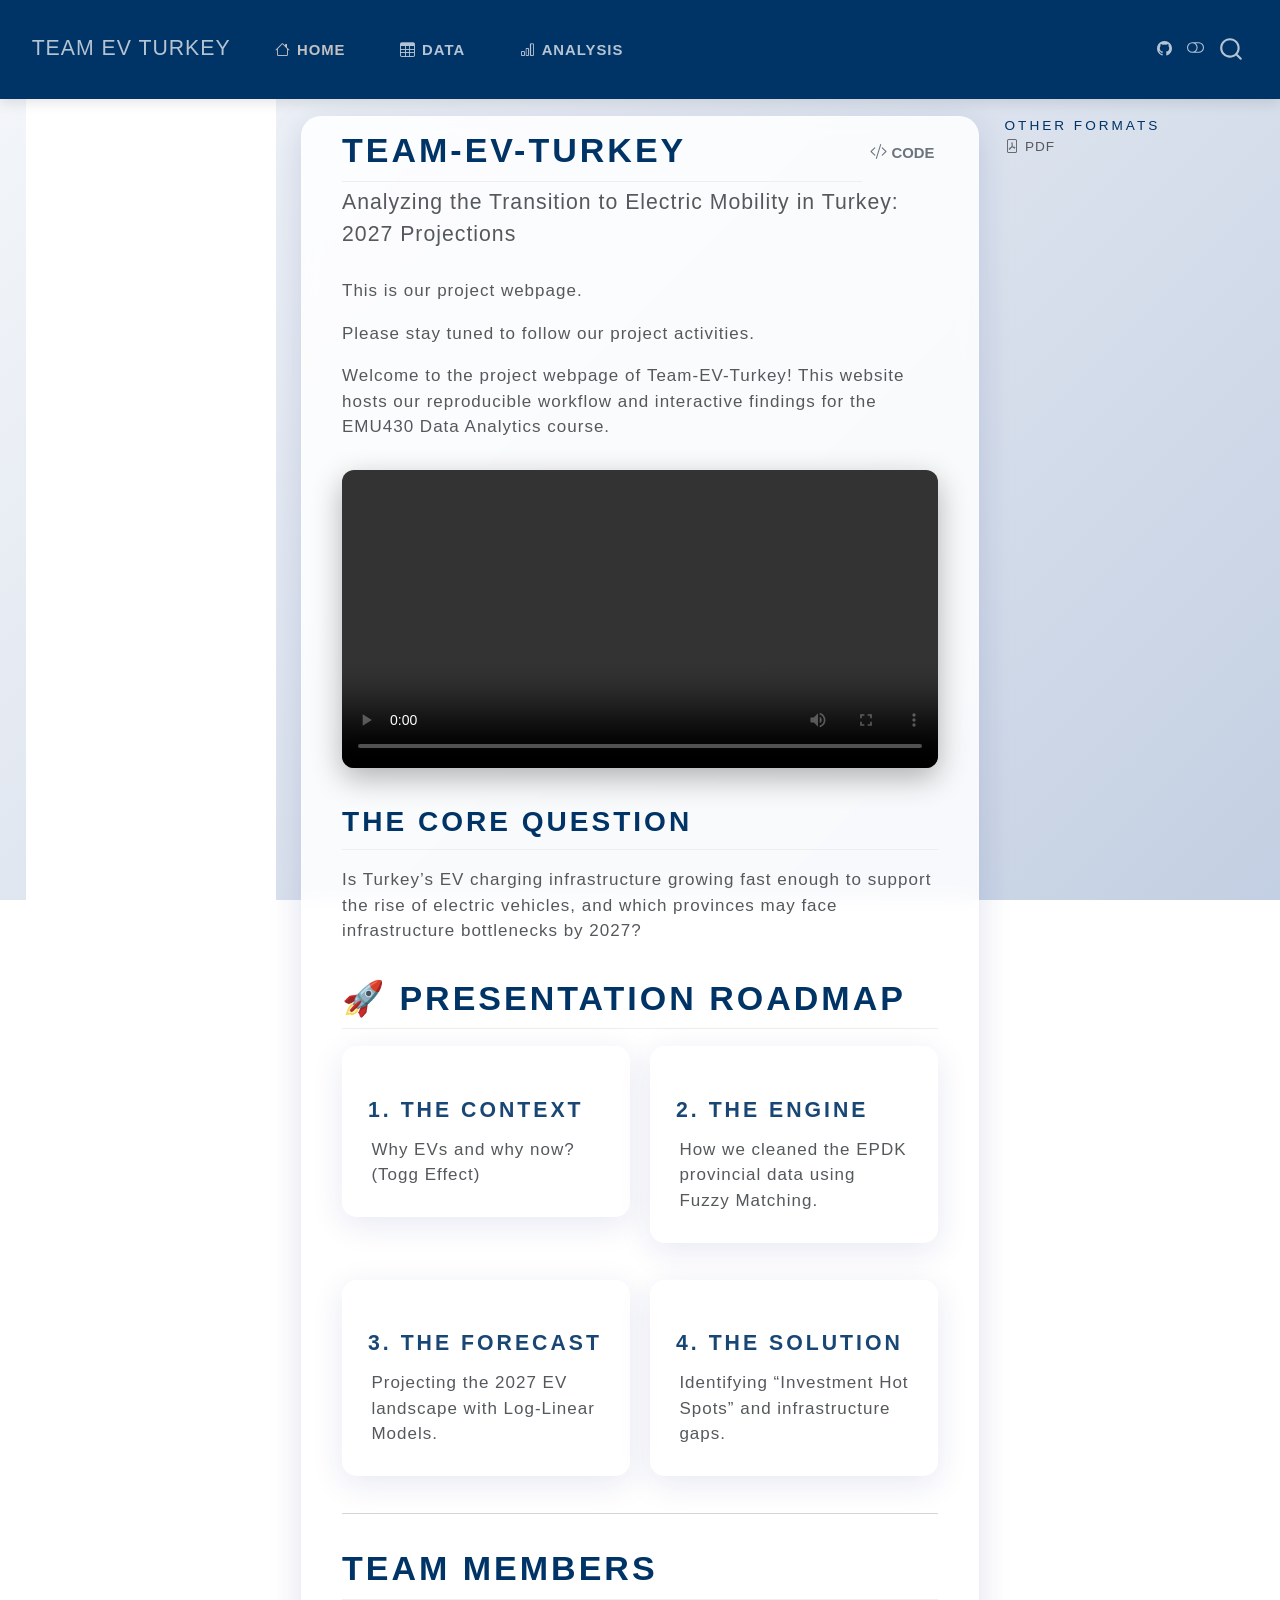
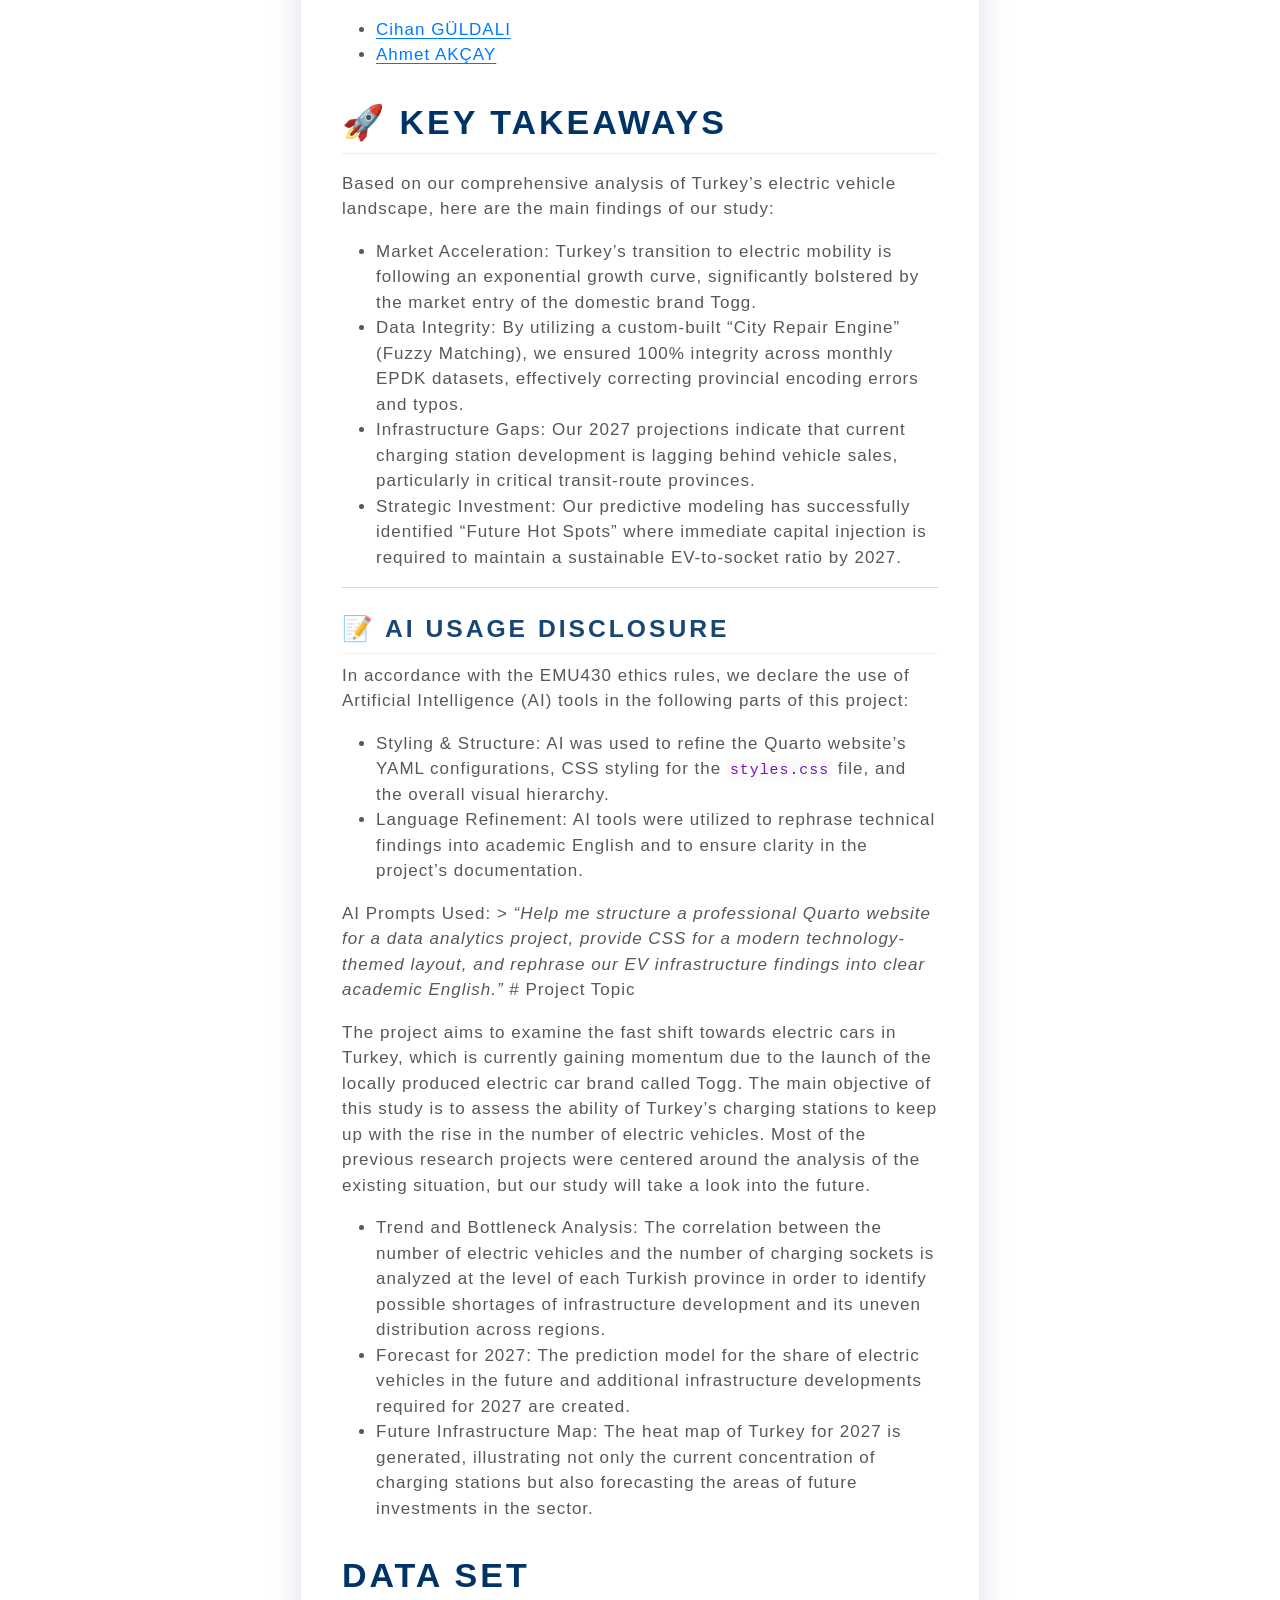
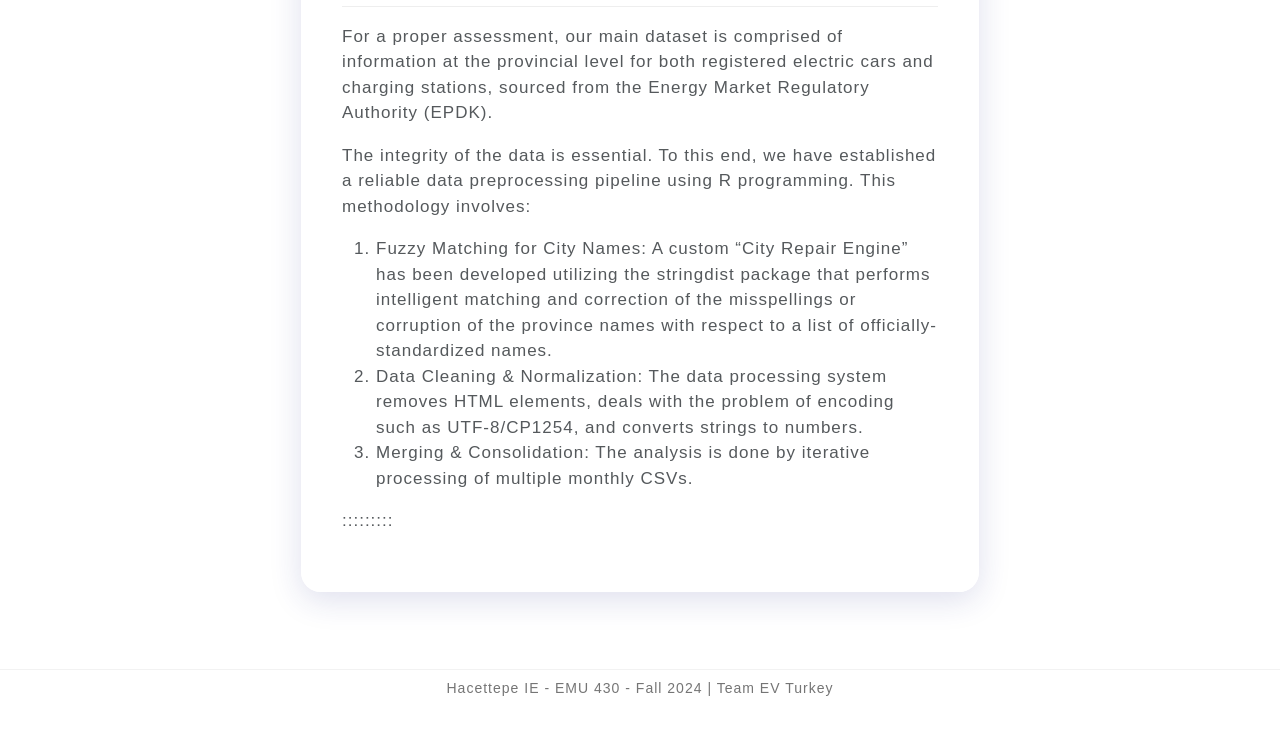
==== commit c882e59c: "Final PDF outputs generated" ====
--- a/docs/index.html
+++ b/docs/index.html
@@ -327,108 +327,118 @@
 </nav>
 <div id="quarto-sidebar-glass" class="quarto-sidebar-collapse-item" data-bs-toggle="collapse" data-bs-target=".quarto-sidebar-collapse-item"></div>
 <!-- margin-sidebar -->
-    <div id="quarto-margin-sidebar" class="sidebar margin-sidebar zindex-bottom">
-    </div>
+    <div id="quarto-margin-sidebar" class="sidebar margin-sidebar">
+    <div class="quarto-alternate-formats"><h2>Other Formats</h2><ul><li><a href="index.pdf"><i class="bi bi-file-pdf"></i>PDF</a></li></ul></div></div>
 <!-- main -->
 <div class="modal fade" id="quarto-embedded-source-code-modal" tabindex="-1" aria-labelledby="quarto-embedded-source-code-modal-label" aria-hidden="true"><div class="modal-dialog modal-dialog-scrollable"><div class="modal-content"><div class="modal-header"><h5 class="modal-title" id="quarto-embedded-source-code-modal-label">Source Code</h5><button class="btn-close" data-bs-dismiss="modal"></button></div><div class="modal-body"><div class="">
 <div class="code-copy-outer-scaffold"><div class="sourceCode" id="cb1" data-shortcodes="false"><pre class="sourceCode markdown code-with-copy"><code class="sourceCode markdown"><span id="cb1-1"><a href="#cb1-1" aria-hidden="true" tabindex="-1"></a><span class="co">---</span></span>
 <span id="cb1-2"><a href="#cb1-2" aria-hidden="true" tabindex="-1"></a><span class="an">title:</span><span class="co"> "Team-EV-Turkey"</span></span>
 <span id="cb1-3"><a href="#cb1-3" aria-hidden="true" tabindex="-1"></a><span class="an">subtitle:</span><span class="co"> "Analyzing the Transition to Electric Mobility in Turkey: 2027 Projections"</span></span>
-<span id="cb1-4"><a href="#cb1-4" aria-hidden="true" tabindex="-1"></a><span class="an">sidebar:</span><span class="co"> false </span></span>
-<span id="cb1-5"><a href="#cb1-5" aria-hidden="true" tabindex="-1"></a><span class="co">---</span></span>
-<span id="cb1-6"><a href="#cb1-6" aria-hidden="true" tabindex="-1"></a></span>
-<span id="cb1-7"><a href="#cb1-7" aria-hidden="true" tabindex="-1"></a>This is our project webpage.</span>
-<span id="cb1-8"><a href="#cb1-8" aria-hidden="true" tabindex="-1"></a></span>
-<span id="cb1-9"><a href="#cb1-9" aria-hidden="true" tabindex="-1"></a>Please stay tuned to follow our project activities.</span>
-<span id="cb1-10"><a href="#cb1-10" aria-hidden="true" tabindex="-1"></a></span>
-<span id="cb1-11"><a href="#cb1-11" aria-hidden="true" tabindex="-1"></a>Welcome to the project webpage of **Team-EV-Turkey**! This website hosts our reproducible workflow and interactive findings for the **EMU430 Data Analytics** course.\</span>
-<span id="cb1-12"><a href="#cb1-12" aria-hidden="true" tabindex="-1"></a></span>
-<span id="cb1-13"><a href="#cb1-13" aria-hidden="true" tabindex="-1"></a>::::::::: {style="text-align: center; margin: 30px 0;"}</span>
-<span id="cb1-14"><a href="#cb1-14" aria-hidden="true" tabindex="-1"></a><span class="dt">&lt;</span><span class="kw">video</span><span class="ot"> style</span><span class="op">=</span><span class="st">"width: 100%; max-width: 900px; border-radius: 12px; box-shadow: 0 10px 30px rgba(0,0,0,0.3);"</span><span class="ot"> controls</span><span class="dt">&gt;</span></span>
-<span id="cb1-15"><a href="#cb1-15" aria-hidden="true" tabindex="-1"></a></span>
-<span id="cb1-16"><a href="#cb1-16" aria-hidden="true" tabindex="-1"></a><span class="dt">&lt;</span><span class="kw">source</span><span class="ot"> src</span><span class="op">=</span><span class="st">"images/son.mp4"</span><span class="ot"> type</span><span class="op">=</span><span class="st">"video/mp4"</span><span class="dt">&gt;</span></span>
-<span id="cb1-17"><a href="#cb1-17" aria-hidden="true" tabindex="-1"></a></span>
-<span id="cb1-18"><a href="#cb1-18" aria-hidden="true" tabindex="-1"></a>Tarayıcınız video etiketini desteklemiyor. <span class="dt">&lt;/</span><span class="kw">video</span><span class="dt">&gt;</span></span>
-<span id="cb1-19"><a href="#cb1-19" aria-hidden="true" tabindex="-1"></a></span>
-<span id="cb1-20"><a href="#cb1-20" aria-hidden="true" tabindex="-1"></a><span class="dt">&lt;/</span><span class="kw">div</span><span class="dt">&gt;</span></span>
-<span id="cb1-21"><a href="#cb1-21" aria-hidden="true" tabindex="-1"></a></span>
-<span id="cb1-22"><a href="#cb1-22" aria-hidden="true" tabindex="-1"></a><span class="fu">## The Core Question</span></span>
-<span id="cb1-23"><a href="#cb1-23" aria-hidden="true" tabindex="-1"></a></span>
-<span id="cb1-24"><a href="#cb1-24" aria-hidden="true" tabindex="-1"></a>Is Turkey’s EV charging infrastructure growing fast enough to support the rise of electric vehicles, and which provinces may face infrastructure bottlenecks by 2027?</span>
+<span id="cb1-4"><a href="#cb1-4" aria-hidden="true" tabindex="-1"></a><span class="an">sidebar:</span><span class="co"> false</span></span>
+<span id="cb1-5"><a href="#cb1-5" aria-hidden="true" tabindex="-1"></a><span class="an">format:</span></span>
+<span id="cb1-6"><a href="#cb1-6" aria-hidden="true" tabindex="-1"></a><span class="co">  html: default</span></span>
+<span id="cb1-7"><a href="#cb1-7" aria-hidden="true" tabindex="-1"></a><span class="co">  pdf:</span></span>
+<span id="cb1-8"><a href="#cb1-8" aria-hidden="true" tabindex="-1"></a><span class="co">    colorlinks: true</span></span>
+<span id="cb1-9"><a href="#cb1-9" aria-hidden="true" tabindex="-1"></a><span class="co">    papersize: a4</span></span>
+<span id="cb1-10"><a href="#cb1-10" aria-hidden="true" tabindex="-1"></a><span class="co">    fontsize: 11pt</span></span>
+<span id="cb1-11"><a href="#cb1-11" aria-hidden="true" tabindex="-1"></a><span class="co">    margin-left: 2cm</span></span>
+<span id="cb1-12"><a href="#cb1-12" aria-hidden="true" tabindex="-1"></a><span class="co">    margin-right: 2cm</span></span>
+<span id="cb1-13"><a href="#cb1-13" aria-hidden="true" tabindex="-1"></a><span class="co">    margin-top: 2cm</span></span>
+<span id="cb1-14"><a href="#cb1-14" aria-hidden="true" tabindex="-1"></a><span class="co">    margin-bottom: 2cm</span></span>
+<span id="cb1-15"><a href="#cb1-15" aria-hidden="true" tabindex="-1"></a><span class="co">---</span></span>
+<span id="cb1-16"><a href="#cb1-16" aria-hidden="true" tabindex="-1"></a></span>
+<span id="cb1-17"><a href="#cb1-17" aria-hidden="true" tabindex="-1"></a>This is our project webpage.</span>
+<span id="cb1-18"><a href="#cb1-18" aria-hidden="true" tabindex="-1"></a></span>
+<span id="cb1-19"><a href="#cb1-19" aria-hidden="true" tabindex="-1"></a>Please stay tuned to follow our project activities.</span>
+<span id="cb1-20"><a href="#cb1-20" aria-hidden="true" tabindex="-1"></a></span>
+<span id="cb1-21"><a href="#cb1-21" aria-hidden="true" tabindex="-1"></a>Welcome to the project webpage of **Team-EV-Turkey**! This website hosts our reproducible workflow and interactive findings for the **EMU430 Data Analytics** course.\</span>
+<span id="cb1-22"><a href="#cb1-22" aria-hidden="true" tabindex="-1"></a></span>
+<span id="cb1-23"><a href="#cb1-23" aria-hidden="true" tabindex="-1"></a>::::::::: {style="text-align: center; margin: 30px 0;"}</span>
+<span id="cb1-24"><a href="#cb1-24" aria-hidden="true" tabindex="-1"></a><span class="dt">&lt;</span><span class="kw">video</span><span class="ot"> style</span><span class="op">=</span><span class="st">"width: 100%; max-width: 900px; border-radius: 12px; box-shadow: 0 10px 30px rgba(0,0,0,0.3);"</span><span class="ot"> controls</span><span class="dt">&gt;</span></span>
 <span id="cb1-25"><a href="#cb1-25" aria-hidden="true" tabindex="-1"></a></span>
-<span id="cb1-26"><a href="#cb1-26" aria-hidden="true" tabindex="-1"></a><span class="fu"># 🚀 Presentation Roadmap</span></span>
+<span id="cb1-26"><a href="#cb1-26" aria-hidden="true" tabindex="-1"></a><span class="dt">&lt;</span><span class="kw">source</span><span class="ot"> src</span><span class="op">=</span><span class="st">"images/son.mp4"</span><span class="ot"> type</span><span class="op">=</span><span class="st">"video/mp4"</span><span class="dt">&gt;</span></span>
 <span id="cb1-27"><a href="#cb1-27" aria-hidden="true" tabindex="-1"></a></span>
-<span id="cb1-28"><a href="#cb1-28" aria-hidden="true" tabindex="-1"></a>::::: {layout-ncol="2"}</span>
-<span id="cb1-29"><a href="#cb1-29" aria-hidden="true" tabindex="-1"></a>::: {.card .glass-card}</span>
-<span id="cb1-30"><a href="#cb1-30" aria-hidden="true" tabindex="-1"></a><span class="fu">#### 1. The Context</span></span>
+<span id="cb1-28"><a href="#cb1-28" aria-hidden="true" tabindex="-1"></a>Tarayıcınız video etiketini desteklemiyor. <span class="dt">&lt;/</span><span class="kw">video</span><span class="dt">&gt;</span></span>
+<span id="cb1-29"><a href="#cb1-29" aria-hidden="true" tabindex="-1"></a></span>
+<span id="cb1-30"><a href="#cb1-30" aria-hidden="true" tabindex="-1"></a><span class="dt">&lt;/</span><span class="kw">div</span><span class="dt">&gt;</span></span>
 <span id="cb1-31"><a href="#cb1-31" aria-hidden="true" tabindex="-1"></a></span>
-<span id="cb1-32"><a href="#cb1-32" aria-hidden="true" tabindex="-1"></a>Why EVs and why now? (Togg Effect)</span>
-<span id="cb1-33"><a href="#cb1-33" aria-hidden="true" tabindex="-1"></a>:::</span>
-<span id="cb1-34"><a href="#cb1-34" aria-hidden="true" tabindex="-1"></a></span>
-<span id="cb1-35"><a href="#cb1-35" aria-hidden="true" tabindex="-1"></a>::: {.card .glass-card}</span>
-<span id="cb1-36"><a href="#cb1-36" aria-hidden="true" tabindex="-1"></a><span class="fu">#### 2. The Engine</span></span>
+<span id="cb1-32"><a href="#cb1-32" aria-hidden="true" tabindex="-1"></a><span class="fu">## The Core Question</span></span>
+<span id="cb1-33"><a href="#cb1-33" aria-hidden="true" tabindex="-1"></a></span>
+<span id="cb1-34"><a href="#cb1-34" aria-hidden="true" tabindex="-1"></a>Is Turkey’s EV charging infrastructure growing fast enough to support the rise of electric vehicles, and which provinces may face infrastructure bottlenecks by 2027?</span>
+<span id="cb1-35"><a href="#cb1-35" aria-hidden="true" tabindex="-1"></a></span>
+<span id="cb1-36"><a href="#cb1-36" aria-hidden="true" tabindex="-1"></a><span class="fu"># 🚀 Presentation Roadmap</span></span>
 <span id="cb1-37"><a href="#cb1-37" aria-hidden="true" tabindex="-1"></a></span>
-<span id="cb1-38"><a href="#cb1-38" aria-hidden="true" tabindex="-1"></a>How we cleaned the EPDK provincial data using Fuzzy Matching.</span>
-<span id="cb1-39"><a href="#cb1-39" aria-hidden="true" tabindex="-1"></a>:::</span>
-<span id="cb1-40"><a href="#cb1-40" aria-hidden="true" tabindex="-1"></a>:::::</span>
+<span id="cb1-38"><a href="#cb1-38" aria-hidden="true" tabindex="-1"></a>::::: {layout-ncol="2"}</span>
+<span id="cb1-39"><a href="#cb1-39" aria-hidden="true" tabindex="-1"></a>::: {.card .glass-card}</span>
+<span id="cb1-40"><a href="#cb1-40" aria-hidden="true" tabindex="-1"></a><span class="fu">#### 1. The Context</span></span>
 <span id="cb1-41"><a href="#cb1-41" aria-hidden="true" tabindex="-1"></a></span>
-<span id="cb1-42"><a href="#cb1-42" aria-hidden="true" tabindex="-1"></a>::::: {layout-ncol="2"}</span>
-<span id="cb1-43"><a href="#cb1-43" aria-hidden="true" tabindex="-1"></a>::: {.card .glass-card}</span>
-<span id="cb1-44"><a href="#cb1-44" aria-hidden="true" tabindex="-1"></a><span class="fu">#### 3. The Forecast</span></span>
-<span id="cb1-45"><a href="#cb1-45" aria-hidden="true" tabindex="-1"></a></span>
-<span id="cb1-46"><a href="#cb1-46" aria-hidden="true" tabindex="-1"></a>Projecting the 2027 EV landscape with Log-Linear Models.</span>
-<span id="cb1-47"><a href="#cb1-47" aria-hidden="true" tabindex="-1"></a>:::</span>
-<span id="cb1-48"><a href="#cb1-48" aria-hidden="true" tabindex="-1"></a></span>
-<span id="cb1-49"><a href="#cb1-49" aria-hidden="true" tabindex="-1"></a>::: {.card .glass-card}</span>
-<span id="cb1-50"><a href="#cb1-50" aria-hidden="true" tabindex="-1"></a><span class="fu">#### 4. The Solution</span></span>
+<span id="cb1-42"><a href="#cb1-42" aria-hidden="true" tabindex="-1"></a>Why EVs and why now? (Togg Effect)</span>
+<span id="cb1-43"><a href="#cb1-43" aria-hidden="true" tabindex="-1"></a>:::</span>
+<span id="cb1-44"><a href="#cb1-44" aria-hidden="true" tabindex="-1"></a></span>
+<span id="cb1-45"><a href="#cb1-45" aria-hidden="true" tabindex="-1"></a>::: {.card .glass-card}</span>
+<span id="cb1-46"><a href="#cb1-46" aria-hidden="true" tabindex="-1"></a><span class="fu">#### 2. The Engine</span></span>
+<span id="cb1-47"><a href="#cb1-47" aria-hidden="true" tabindex="-1"></a></span>
+<span id="cb1-48"><a href="#cb1-48" aria-hidden="true" tabindex="-1"></a>How we cleaned the EPDK provincial data using Fuzzy Matching.</span>
+<span id="cb1-49"><a href="#cb1-49" aria-hidden="true" tabindex="-1"></a>:::</span>
+<span id="cb1-50"><a href="#cb1-50" aria-hidden="true" tabindex="-1"></a>:::::</span>
 <span id="cb1-51"><a href="#cb1-51" aria-hidden="true" tabindex="-1"></a></span>
-<span id="cb1-52"><a href="#cb1-52" aria-hidden="true" tabindex="-1"></a>Identifying "Investment Hot Spots" and infrastructure gaps.</span>
-<span id="cb1-53"><a href="#cb1-53" aria-hidden="true" tabindex="-1"></a>:::</span>
-<span id="cb1-54"><a href="#cb1-54" aria-hidden="true" tabindex="-1"></a>:::::</span>
+<span id="cb1-52"><a href="#cb1-52" aria-hidden="true" tabindex="-1"></a>::::: {layout-ncol="2"}</span>
+<span id="cb1-53"><a href="#cb1-53" aria-hidden="true" tabindex="-1"></a>::: {.card .glass-card}</span>
+<span id="cb1-54"><a href="#cb1-54" aria-hidden="true" tabindex="-1"></a><span class="fu">#### 3. The Forecast</span></span>
 <span id="cb1-55"><a href="#cb1-55" aria-hidden="true" tabindex="-1"></a></span>
-<span id="cb1-56"><a href="#cb1-56" aria-hidden="true" tabindex="-1"></a>------------------------------------------------------------------------</span>
-<span id="cb1-57"><a href="#cb1-57" aria-hidden="true" tabindex="-1"></a></span>
-<span id="cb1-58"><a href="#cb1-58" aria-hidden="true" tabindex="-1"></a><span class="fu"># Team Members</span></span>
-<span id="cb1-59"><a href="#cb1-59" aria-hidden="true" tabindex="-1"></a></span>
-<span id="cb1-60"><a href="#cb1-60" aria-hidden="true" tabindex="-1"></a><span class="ss">-   </span><span class="co">[</span><span class="ot">Cihan GÜLDALI</span><span class="co">](https://github.com/cihanguldali-del)</span></span>
-<span id="cb1-61"><a href="#cb1-61" aria-hidden="true" tabindex="-1"></a><span class="ss">-   </span><span class="co">[</span><span class="ot">Ahmet AKÇAY</span><span class="co">](https://github.com/ahmetakcay06)</span></span>
-<span id="cb1-62"><a href="#cb1-62" aria-hidden="true" tabindex="-1"></a></span>
-<span id="cb1-63"><a href="#cb1-63" aria-hidden="true" tabindex="-1"></a><span class="fu"># 🚀 Key Takeaways</span></span>
-<span id="cb1-64"><a href="#cb1-64" aria-hidden="true" tabindex="-1"></a></span>
-<span id="cb1-65"><a href="#cb1-65" aria-hidden="true" tabindex="-1"></a>Based on our comprehensive analysis of Turkey's electric vehicle landscape, here are the main findings of our study:</span>
-<span id="cb1-66"><a href="#cb1-66" aria-hidden="true" tabindex="-1"></a></span>
-<span id="cb1-67"><a href="#cb1-67" aria-hidden="true" tabindex="-1"></a><span class="ss">-   </span>**Market Acceleration:** Turkey's transition to electric mobility is following an exponential growth curve, significantly bolstered by the market entry of the domestic brand Togg.</span>
-<span id="cb1-68"><a href="#cb1-68" aria-hidden="true" tabindex="-1"></a><span class="ss">-   </span>**Data Integrity:** By utilizing a custom-built "City Repair Engine" (Fuzzy Matching), we ensured 100% integrity across monthly EPDK datasets, effectively correcting provincial encoding errors and typos.</span>
-<span id="cb1-69"><a href="#cb1-69" aria-hidden="true" tabindex="-1"></a><span class="ss">-   </span>**Infrastructure Gaps:** Our 2027 projections indicate that current charging station development is lagging behind vehicle sales, particularly in critical transit-route provinces.</span>
-<span id="cb1-70"><a href="#cb1-70" aria-hidden="true" tabindex="-1"></a><span class="ss">-   </span>**Strategic Investment:** Our predictive modeling has successfully identified "Future Hot Spots" where immediate capital injection is required to maintain a sustainable EV-to-socket ratio by 2027.</span>
-<span id="cb1-71"><a href="#cb1-71" aria-hidden="true" tabindex="-1"></a></span>
-<span id="cb1-72"><a href="#cb1-72" aria-hidden="true" tabindex="-1"></a>------------------------------------------------------------------------</span>
-<span id="cb1-73"><a href="#cb1-73" aria-hidden="true" tabindex="-1"></a></span>
-<span id="cb1-74"><a href="#cb1-74" aria-hidden="true" tabindex="-1"></a><span class="fu">### 📝 AI Usage Disclosure</span></span>
-<span id="cb1-75"><a href="#cb1-75" aria-hidden="true" tabindex="-1"></a></span>
-<span id="cb1-76"><a href="#cb1-76" aria-hidden="true" tabindex="-1"></a>In accordance with the EMU430 ethics rules, we declare the use of Artificial Intelligence (AI) tools in the following parts of this project:</span>
-<span id="cb1-77"><a href="#cb1-77" aria-hidden="true" tabindex="-1"></a></span>
-<span id="cb1-78"><a href="#cb1-78" aria-hidden="true" tabindex="-1"></a><span class="ss">-   </span>**Styling &amp; Structure:** AI was used to refine the Quarto website's YAML configurations, CSS styling for the <span class="in">`styles.css`</span> file, and the overall visual hierarchy.</span>
-<span id="cb1-79"><a href="#cb1-79" aria-hidden="true" tabindex="-1"></a><span class="ss">-   </span>**Language Refinement:** AI tools were utilized to rephrase technical findings into academic English and to ensure clarity in the project's documentation.</span>
-<span id="cb1-80"><a href="#cb1-80" aria-hidden="true" tabindex="-1"></a></span>
-<span id="cb1-81"><a href="#cb1-81" aria-hidden="true" tabindex="-1"></a>**AI Prompts Used:** <span class="sc">\&gt;</span> *"Help me structure a professional Quarto website for a data analytics project, provide CSS for a modern technology-themed layout, and rephrase our EV infrastructure findings into clear academic English."* <span class="sc">\#</span> Project Topic</span>
-<span id="cb1-82"><a href="#cb1-82" aria-hidden="true" tabindex="-1"></a></span>
-<span id="cb1-83"><a href="#cb1-83" aria-hidden="true" tabindex="-1"></a>The project aims to examine the fast shift towards electric cars in Turkey, which is currently gaining momentum due to the launch of the locally produced electric car brand called Togg. The main objective of this study is to assess the ability of Turkey's charging stations to keep up with the rise in the number of electric vehicles. Most of the previous research projects were centered around the analysis of the existing situation, but our study will take a look into the future.</span>
-<span id="cb1-84"><a href="#cb1-84" aria-hidden="true" tabindex="-1"></a></span>
-<span id="cb1-85"><a href="#cb1-85" aria-hidden="true" tabindex="-1"></a><span class="ss">-   </span>**Trend and Bottleneck Analysis:** The correlation between the number of electric vehicles and the number of charging sockets is analyzed at the level of each Turkish province in order to identify possible shortages of infrastructure development and its uneven distribution across regions.</span>
-<span id="cb1-86"><a href="#cb1-86" aria-hidden="true" tabindex="-1"></a><span class="ss">-   </span>**Forecast for 2027:** The prediction model for the share of electric vehicles in the future and additional infrastructure developments required for 2027 are created.</span>
-<span id="cb1-87"><a href="#cb1-87" aria-hidden="true" tabindex="-1"></a><span class="ss">-   </span>**Future Infrastructure Map:** The heat map of Turkey for 2027 is generated, illustrating not only the current concentration of charging stations but also forecasting the areas of future investments in the sector.</span>
-<span id="cb1-88"><a href="#cb1-88" aria-hidden="true" tabindex="-1"></a></span>
-<span id="cb1-89"><a href="#cb1-89" aria-hidden="true" tabindex="-1"></a><span class="fu"># Data Set</span></span>
+<span id="cb1-56"><a href="#cb1-56" aria-hidden="true" tabindex="-1"></a>Projecting the 2027 EV landscape with Log-Linear Models.</span>
+<span id="cb1-57"><a href="#cb1-57" aria-hidden="true" tabindex="-1"></a>:::</span>
+<span id="cb1-58"><a href="#cb1-58" aria-hidden="true" tabindex="-1"></a></span>
+<span id="cb1-59"><a href="#cb1-59" aria-hidden="true" tabindex="-1"></a>::: {.card .glass-card}</span>
+<span id="cb1-60"><a href="#cb1-60" aria-hidden="true" tabindex="-1"></a><span class="fu">#### 4. The Solution</span></span>
+<span id="cb1-61"><a href="#cb1-61" aria-hidden="true" tabindex="-1"></a></span>
+<span id="cb1-62"><a href="#cb1-62" aria-hidden="true" tabindex="-1"></a>Identifying "Investment Hot Spots" and infrastructure gaps.</span>
+<span id="cb1-63"><a href="#cb1-63" aria-hidden="true" tabindex="-1"></a>:::</span>
+<span id="cb1-64"><a href="#cb1-64" aria-hidden="true" tabindex="-1"></a>:::::</span>
+<span id="cb1-65"><a href="#cb1-65" aria-hidden="true" tabindex="-1"></a></span>
+<span id="cb1-66"><a href="#cb1-66" aria-hidden="true" tabindex="-1"></a>------------------------------------------------------------------------</span>
+<span id="cb1-67"><a href="#cb1-67" aria-hidden="true" tabindex="-1"></a></span>
+<span id="cb1-68"><a href="#cb1-68" aria-hidden="true" tabindex="-1"></a><span class="fu"># Team Members</span></span>
+<span id="cb1-69"><a href="#cb1-69" aria-hidden="true" tabindex="-1"></a></span>
+<span id="cb1-70"><a href="#cb1-70" aria-hidden="true" tabindex="-1"></a><span class="ss">-   </span><span class="co">[</span><span class="ot">Cihan GÜLDALI</span><span class="co">](https://github.com/cihanguldali-del)</span></span>
+<span id="cb1-71"><a href="#cb1-71" aria-hidden="true" tabindex="-1"></a><span class="ss">-   </span><span class="co">[</span><span class="ot">Ahmet AKÇAY</span><span class="co">](https://github.com/ahmetakcay06)</span></span>
+<span id="cb1-72"><a href="#cb1-72" aria-hidden="true" tabindex="-1"></a></span>
+<span id="cb1-73"><a href="#cb1-73" aria-hidden="true" tabindex="-1"></a><span class="fu"># 🚀 Key Takeaways</span></span>
+<span id="cb1-74"><a href="#cb1-74" aria-hidden="true" tabindex="-1"></a></span>
+<span id="cb1-75"><a href="#cb1-75" aria-hidden="true" tabindex="-1"></a>Based on our comprehensive analysis of Turkey's electric vehicle landscape, here are the main findings of our study:</span>
+<span id="cb1-76"><a href="#cb1-76" aria-hidden="true" tabindex="-1"></a></span>
+<span id="cb1-77"><a href="#cb1-77" aria-hidden="true" tabindex="-1"></a><span class="ss">-   </span>**Market Acceleration:** Turkey's transition to electric mobility is following an exponential growth curve, significantly bolstered by the market entry of the domestic brand Togg.</span>
+<span id="cb1-78"><a href="#cb1-78" aria-hidden="true" tabindex="-1"></a><span class="ss">-   </span>**Data Integrity:** By utilizing a custom-built "City Repair Engine" (Fuzzy Matching), we ensured 100% integrity across monthly EPDK datasets, effectively correcting provincial encoding errors and typos.</span>
+<span id="cb1-79"><a href="#cb1-79" aria-hidden="true" tabindex="-1"></a><span class="ss">-   </span>**Infrastructure Gaps:** Our 2027 projections indicate that current charging station development is lagging behind vehicle sales, particularly in critical transit-route provinces.</span>
+<span id="cb1-80"><a href="#cb1-80" aria-hidden="true" tabindex="-1"></a><span class="ss">-   </span>**Strategic Investment:** Our predictive modeling has successfully identified "Future Hot Spots" where immediate capital injection is required to maintain a sustainable EV-to-socket ratio by 2027.</span>
+<span id="cb1-81"><a href="#cb1-81" aria-hidden="true" tabindex="-1"></a></span>
+<span id="cb1-82"><a href="#cb1-82" aria-hidden="true" tabindex="-1"></a>------------------------------------------------------------------------</span>
+<span id="cb1-83"><a href="#cb1-83" aria-hidden="true" tabindex="-1"></a></span>
+<span id="cb1-84"><a href="#cb1-84" aria-hidden="true" tabindex="-1"></a><span class="fu">### 📝 AI Usage Disclosure</span></span>
+<span id="cb1-85"><a href="#cb1-85" aria-hidden="true" tabindex="-1"></a></span>
+<span id="cb1-86"><a href="#cb1-86" aria-hidden="true" tabindex="-1"></a>In accordance with the EMU430 ethics rules, we declare the use of Artificial Intelligence (AI) tools in the following parts of this project:</span>
+<span id="cb1-87"><a href="#cb1-87" aria-hidden="true" tabindex="-1"></a></span>
+<span id="cb1-88"><a href="#cb1-88" aria-hidden="true" tabindex="-1"></a><span class="ss">-   </span>**Styling &amp; Structure:** AI was used to refine the Quarto website's YAML configurations, CSS styling for the <span class="in">`styles.css`</span> file, and the overall visual hierarchy.</span>
+<span id="cb1-89"><a href="#cb1-89" aria-hidden="true" tabindex="-1"></a><span class="ss">-   </span>**Language Refinement:** AI tools were utilized to rephrase technical findings into academic English and to ensure clarity in the project's documentation.</span>
 <span id="cb1-90"><a href="#cb1-90" aria-hidden="true" tabindex="-1"></a></span>
-<span id="cb1-91"><a href="#cb1-91" aria-hidden="true" tabindex="-1"></a>For a proper assessment, our main dataset is comprised of information at the provincial level for both registered electric cars and charging stations, sourced from the Energy Market Regulatory Authority (EPDK).</span>
+<span id="cb1-91"><a href="#cb1-91" aria-hidden="true" tabindex="-1"></a>**AI Prompts Used:** <span class="sc">\&gt;</span> *"Help me structure a professional Quarto website for a data analytics project, provide CSS for a modern technology-themed layout, and rephrase our EV infrastructure findings into clear academic English."* <span class="sc">\#</span> Project Topic</span>
 <span id="cb1-92"><a href="#cb1-92" aria-hidden="true" tabindex="-1"></a></span>
-<span id="cb1-93"><a href="#cb1-93" aria-hidden="true" tabindex="-1"></a>The integrity of the data is essential. To this end, we have established a reliable data preprocessing pipeline using R programming. This methodology involves:</span>
+<span id="cb1-93"><a href="#cb1-93" aria-hidden="true" tabindex="-1"></a>The project aims to examine the fast shift towards electric cars in Turkey, which is currently gaining momentum due to the launch of the locally produced electric car brand called Togg. The main objective of this study is to assess the ability of Turkey's charging stations to keep up with the rise in the number of electric vehicles. Most of the previous research projects were centered around the analysis of the existing situation, but our study will take a look into the future.</span>
 <span id="cb1-94"><a href="#cb1-94" aria-hidden="true" tabindex="-1"></a></span>
-<span id="cb1-95"><a href="#cb1-95" aria-hidden="true" tabindex="-1"></a><span class="ss">1.  </span>**Fuzzy Matching for City Names:** A custom "City Repair Engine" has been developed utilizing the stringdist package that performs intelligent matching and correction of the misspellings or corruption of the province names with respect to a list of officially-standardized names.</span>
-<span id="cb1-96"><a href="#cb1-96" aria-hidden="true" tabindex="-1"></a><span class="ss">2.  </span>**Data Cleaning &amp; Normalization:** The data processing system removes HTML elements, deals with the problem of encoding such as UTF-8/CP1254, and converts strings to numbers.</span>
-<span id="cb1-97"><a href="#cb1-97" aria-hidden="true" tabindex="-1"></a><span class="ss">3.  </span>**Merging &amp; Consolidation:** The analysis is done by iterative processing of multiple monthly CSVs.</span>
-<span id="cb1-98"><a href="#cb1-98" aria-hidden="true" tabindex="-1"></a>:::::::::</span></code></pre></div><button title="Copy to Clipboard" class="code-copy-button" data-in-quarto-modal=""><i class="bi"></i></button></div>
+<span id="cb1-95"><a href="#cb1-95" aria-hidden="true" tabindex="-1"></a><span class="ss">-   </span>**Trend and Bottleneck Analysis:** The correlation between the number of electric vehicles and the number of charging sockets is analyzed at the level of each Turkish province in order to identify possible shortages of infrastructure development and its uneven distribution across regions.</span>
+<span id="cb1-96"><a href="#cb1-96" aria-hidden="true" tabindex="-1"></a><span class="ss">-   </span>**Forecast for 2027:** The prediction model for the share of electric vehicles in the future and additional infrastructure developments required for 2027 are created.</span>
+<span id="cb1-97"><a href="#cb1-97" aria-hidden="true" tabindex="-1"></a><span class="ss">-   </span>**Future Infrastructure Map:** The heat map of Turkey for 2027 is generated, illustrating not only the current concentration of charging stations but also forecasting the areas of future investments in the sector.</span>
+<span id="cb1-98"><a href="#cb1-98" aria-hidden="true" tabindex="-1"></a></span>
+<span id="cb1-99"><a href="#cb1-99" aria-hidden="true" tabindex="-1"></a><span class="fu"># Data Set</span></span>
+<span id="cb1-100"><a href="#cb1-100" aria-hidden="true" tabindex="-1"></a></span>
+<span id="cb1-101"><a href="#cb1-101" aria-hidden="true" tabindex="-1"></a>For a proper assessment, our main dataset is comprised of information at the provincial level for both registered electric cars and charging stations, sourced from the Energy Market Regulatory Authority (EPDK).</span>
+<span id="cb1-102"><a href="#cb1-102" aria-hidden="true" tabindex="-1"></a></span>
+<span id="cb1-103"><a href="#cb1-103" aria-hidden="true" tabindex="-1"></a>The integrity of the data is essential. To this end, we have established a reliable data preprocessing pipeline using R programming. This methodology involves:</span>
+<span id="cb1-104"><a href="#cb1-104" aria-hidden="true" tabindex="-1"></a></span>
+<span id="cb1-105"><a href="#cb1-105" aria-hidden="true" tabindex="-1"></a><span class="ss">1.  </span>**Fuzzy Matching for City Names:** A custom "City Repair Engine" has been developed utilizing the stringdist package that performs intelligent matching and correction of the misspellings or corruption of the province names with respect to a list of officially-standardized names.</span>
+<span id="cb1-106"><a href="#cb1-106" aria-hidden="true" tabindex="-1"></a><span class="ss">2.  </span>**Data Cleaning &amp; Normalization:** The data processing system removes HTML elements, deals with the problem of encoding such as UTF-8/CP1254, and converts strings to numbers.</span>
+<span id="cb1-107"><a href="#cb1-107" aria-hidden="true" tabindex="-1"></a><span class="ss">3.  </span>**Merging &amp; Consolidation:** The analysis is done by iterative processing of multiple monthly CSVs.</span>
+<span id="cb1-108"><a href="#cb1-108" aria-hidden="true" tabindex="-1"></a>:::::::::</span></code></pre></div><button title="Copy to Clipboard" class="code-copy-button" data-in-quarto-modal=""><i class="bi"></i></button></div>
 </div></div></div></div></div><main class="content" id="quarto-document-content">
 
 
